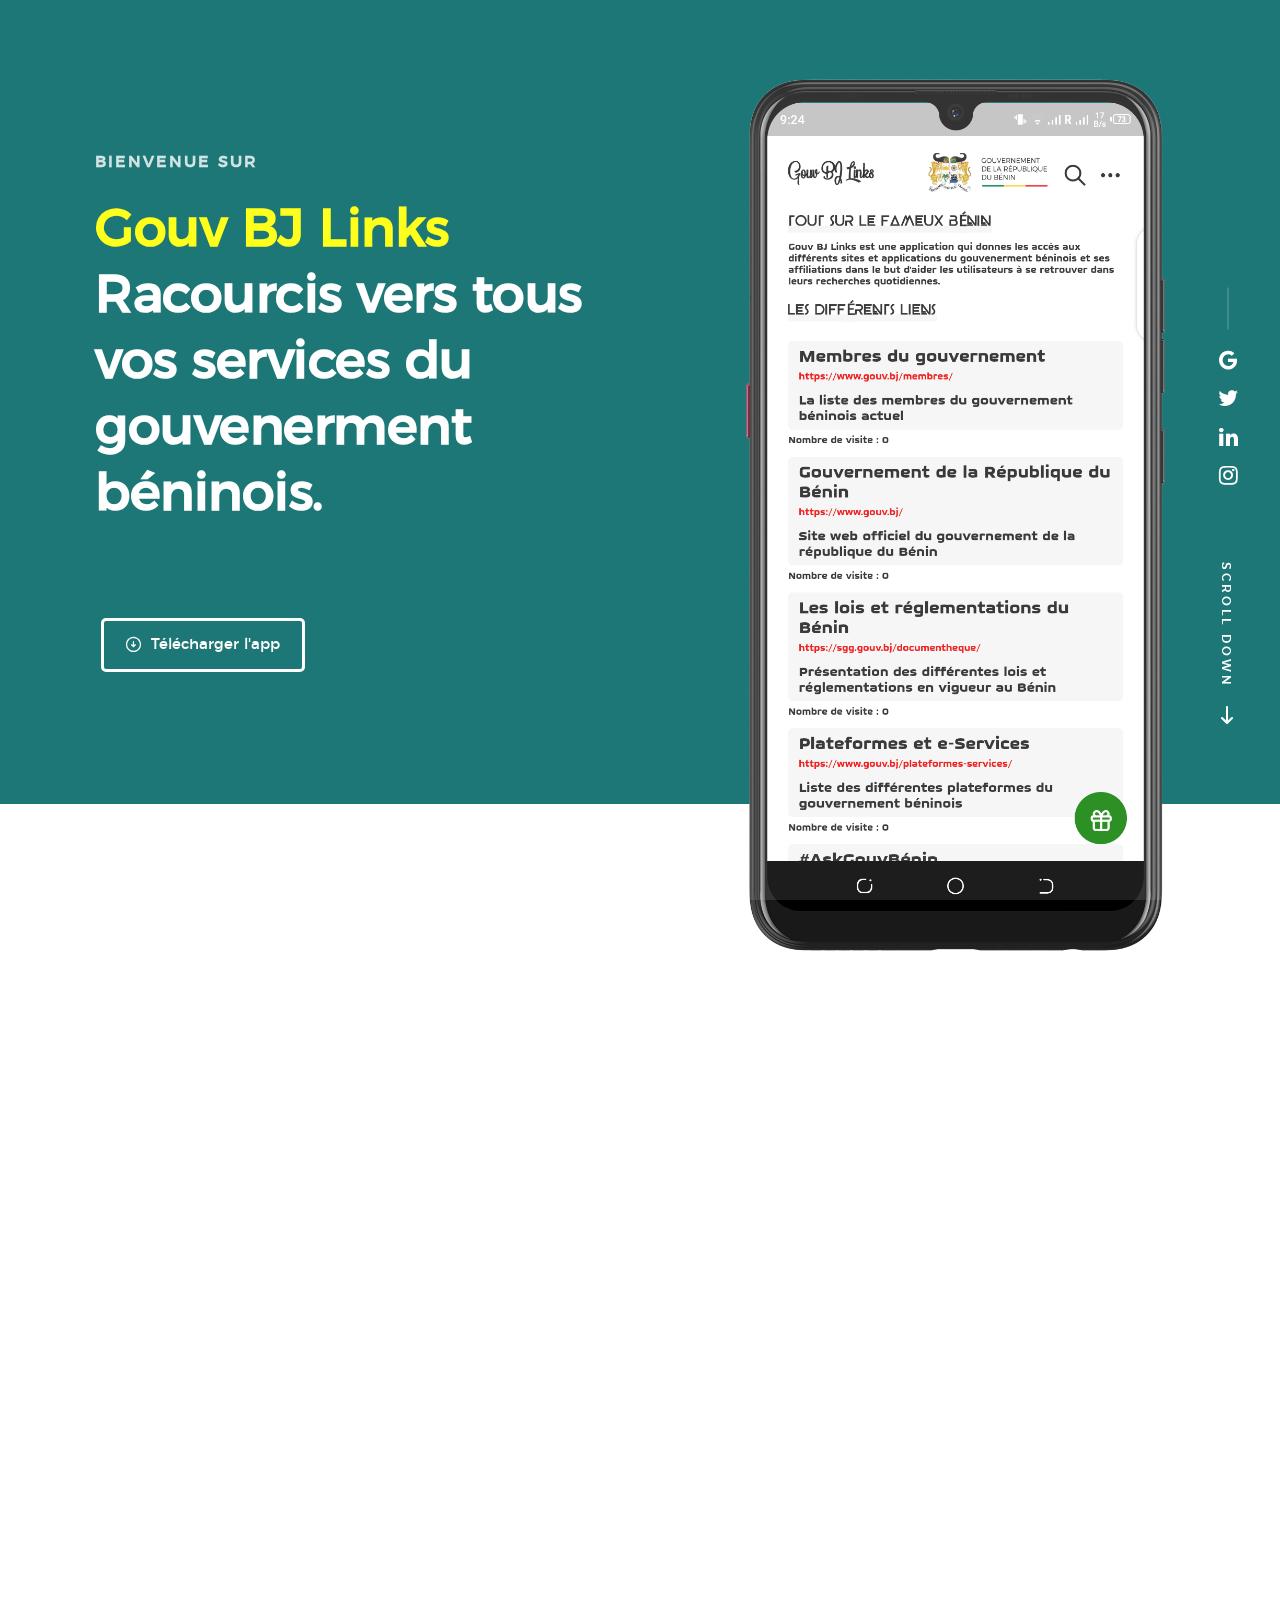
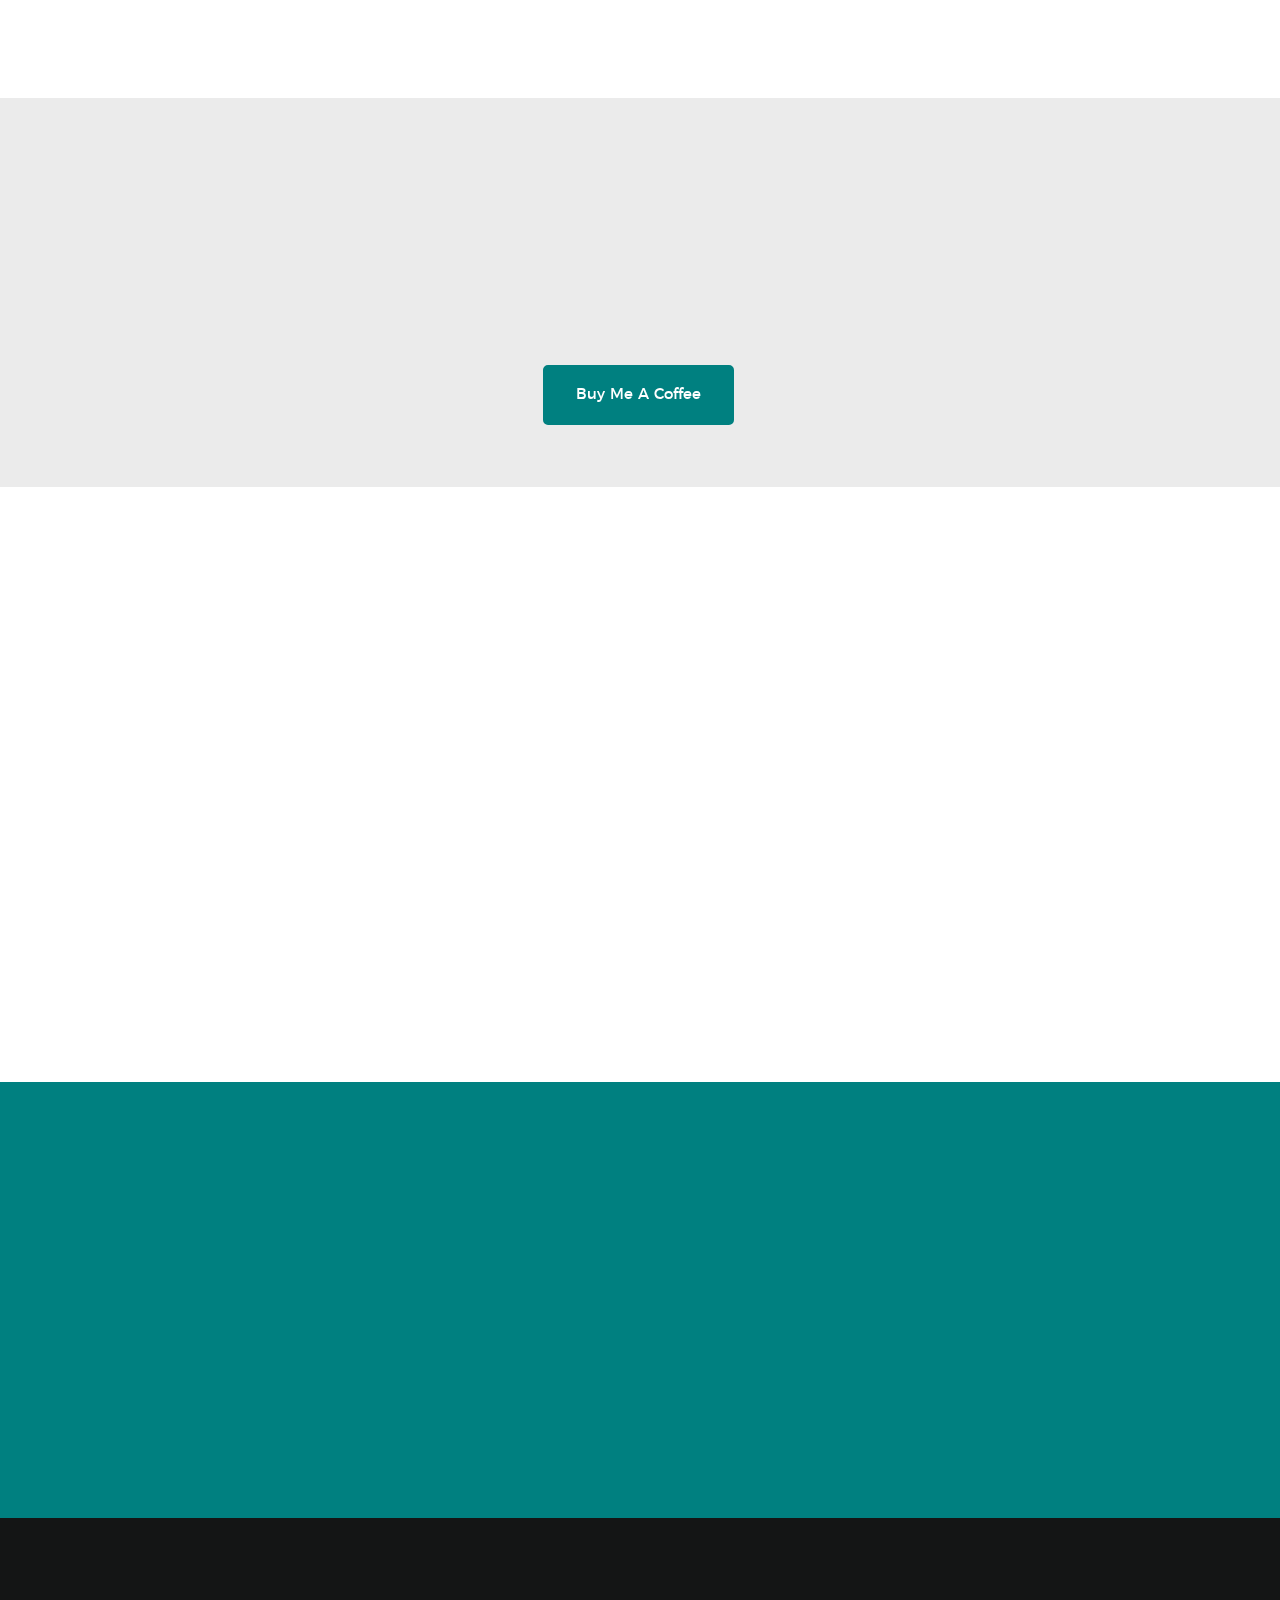
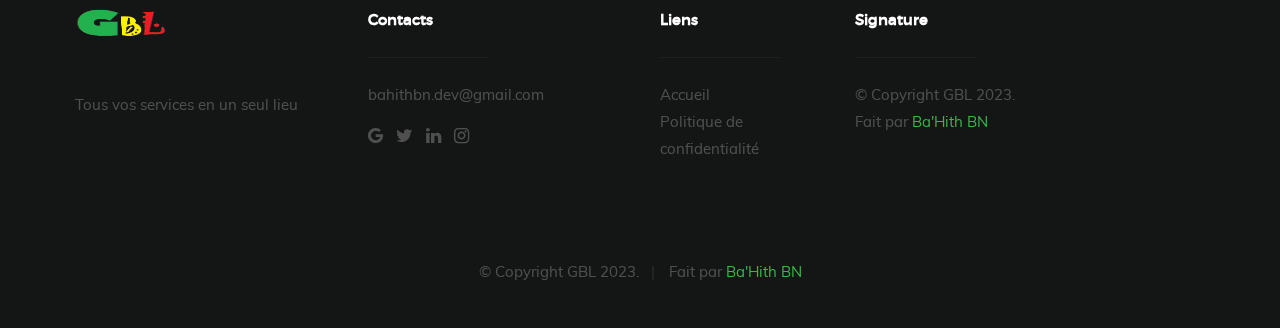
==== index.html @ 859602ef "index manag 2" ====
<!DOCTYPE html>
<!--[if lt IE 9 ]><html class="no-js oldie" lang="en"> <![endif]-->
<!--[if IE 9 ]><html class="no-js oldie ie9" lang="en"> <![endif]-->
<!--[if (gte IE 9)|!(IE)]><!-->
<html class="no-js" lang="en">
<!--<![endif]-->

<head>

    <!--- basic page needs
   ================================================== -->
    <meta charset="utf-8">
    <title>GBJL | Accueil</title>
    <meta name="description" content="">
    <meta name="author" content="">

    <!-- mobile specific metas
   ================================================== -->
    <meta name="viewport" content="width=device-width, initial-scale=1">

    <!-- CSS
   ================================================== -->
    <link rel="stylesheet" href="pages/css/base.css">
    <link rel="stylesheet" href="pages/css/vendor.css">
    <link rel="stylesheet" href="pages/css/main.css">

    <!-- script
   ================================================== -->
    <script src="pages/js/modernizr.js"></script>
    <script src="pages/js/pace.min.js"></script>

    <!-- favicons
	================================================== -->
    <link rel="shortcut icon" href="pages/images/app_logo_off.png" type="image/x-icon">
    <link rel="icon" href="pages/images/app_logo_off.png" type="image/x-icon">

</head>

<body id="top">

   <!-- home
   ================================================== -->
   <section id="home" data-parallax="scroll" data-image-src="pages/images/hero-bg.jpg" data-natural-width=3000 data-natural-height=2000>

        <div class="overlay"></div>
        <div class="home-content">        
            <div class="row contents">                     
                <div class="home-content-left">
                    <h3 data-aos="fade-up font-beyno">Bienvenue sur</h3>
                    <h1 data-aos="fade-up">
                        <span style="color: yellow;"> Gouv BJ Links </span><br>
                        <span>
                            Racourcis vers tous<br>
                            vos services du gouvenerment<br>
                            béninois.
                        </span>
                    </h1>
                    <div class="buttons" data-aos="fade-up">
                        <a href="#download" class="smoothscroll button stroke">
                            <span class="icon-circle-down" aria-hidden="true"></span>
                            Télécharger l'app
                        </a>
                    </div>                                         

                </div>

                <div class="home-image-right">
                    <img src="pages/images/app_1.png" 
                        srcset="pages/images/app_1.png 1x, pages/images/app_2.png 2x"  
                        data-aos="fade-up">
                </div>
            </div>

        </div> <!-- end home-content -->

        <ul class="home-social-list">
            <li>
                <a href="mailto:bahithbn.dev@gmail.com"><i class="fa fa-google"></i></a>
            </li>
            <li>
                <a href="https://twitter.com/SaazhAl?t=oyw2-KrS9MAQXTLAEJsPbg&s=09"><i class="fa fa-twitter"></i></a>
            </li>
            <li>
                <a href="https://www.linkedin.com/in/ba-hith-bn-1179a51b2"><i class="fa fa-linkedin"></i></a>
            </li>
            <li>
                <a href="https://www.instagram.com/saazh_albahith_bn/"><i class="fa fa-instagram"></i></a>
            </li>
        </ul>
        <!-- end home-social-list -->

        <div class="home-scrolldown">
            <a href="#about" class="scroll-icon smoothscroll">
                <span>Scroll Down</span>
                <i class="icon-arrow-right" aria-hidden="true"></i>
            </a>
        </div>

    </section> <!-- end home -->  


    <!-- about
    ================================================== -->
    <section id="about">

        <div class="row about-intro">

            <div class="col-four">
                <h1 class="intro-header" data-aos="fade-up">A propos de notre app.</h1>
            </div>
            <div class="col-eight">
                <p class="lead text-bold" data-aos="fade-up">
                    Gouv BJ Links est une application qui donne un accès aux différents sites et applications
                    du gouvenerment béninois et ses affiliations dans le but d'aider les utilisateurs à se retrouver dans leurs recherches quotidiennes. 
                </p>
            </div>                       
            
        </div>

        <div class="row about-how">
          
            <h1 class="intro-header" data-aos="fade-up">Comment ça marche ?</h1>           

            <div class="about-how-content" data-aos="fade-up">
                <div class="about-how-steps block-1-2 block-tab-full group">
                    <div class="bgrid step" data-item="1">
                        <h3>Rechercher</h3>
                        <p>
                            Rechercher le lien vers un service du gouvernement béninois en parcourant notre catalogue de liens 
                            à votre disposition ou en entrant des mots-clés.       
                        </p> 
                    </div>
                    <div class="bgrid step" data-item="2">
                        <h3>Commencer</h3>
                        <p>
                            Une fois votre lien trouvé, vous pouvez le copier ou simplement continuer votre navigation en cliquant dessus.
                        </p> 
                    </div>   

                </div>           
           </div> <!-- end about-how-content -->

        </div> <!-- end about-how -->
    
        
    </section> <!-- end about -->  
   

    <!-- pricing
    ================================================== -->
    <section class="bgSupport" id="testimonials">
        <div class="row">
            <div class="col-twelve">
                <h1 class="intro-header" data-aos="fade-up">Soutenez l'équipe de développeurs.</h1>
            </div>   		
        </div>   	
        <div class="row pb-4">
            <p data-aos="fade-up" class="support">
                Développer une application, quelque soit sa taille, demande du temps et des resources. 
                Ainsi pour mieux continuer à satisfaire les utilisateurs, vous pouvez leur exprimer votre soutien.
            </p>
            <a class="button button-teal large" href="https://www.buymeacoffee.com/saazh">Buy Me A Coffee</a>       
            <div class="pb-4"></div>
        </div> <!-- end flex-container -->
    </section> <!-- end testimonials -->


    <!-- Testimonials Section
    ================================================== -->
    <section id="testimonials">

        <div class="row">
            <div class="col-twelve">
                <h1 class="intro-header" data-aos="fade-up">Que disent-ils à propose de notre app ?!</h1>
            </div>   		
        </div>   	

        <div class="row ">

            <div id="testimonial-slider"  data-aos="fade-up">

                <div class="slides owl-carousel">

                    <div>
                        <p>
                            Cette application me simplifie la vie. Maintenant quand j'ai besoin de retrouver un site 
                            sans me balader sur internet et demander à tous le monde des informations, j'utilise GBJL.
                        </p> 

                        <div class="testimonial-author">
                                <div class="author-info">
                                    Marie Oluwa-Fêmi
                                    <span class="position">Etudiante en Gestion Economique.</span>
                                </div>
                        </div>                 
                    </div> 

                    <div>
                        <p>
                        Quand je voulais faire mes demandes d'obtention de carte d'ID biométrique, mon acte de naissance sécurisé, et d'autres documents,
                        j'ai utilisé cette application pour retrouver directement les sites ou me rendre. Je gagne énormement de temps.
                        </p>

                        <div class="testimonial-author">
                                <div class="author-info">
                                    Arsène AWOUNOU
                                    <span>Développeur front-end web.</span>
                                </div>
                        </div>                                         
                    </div> 

                </div> <!-- end slides -->

            </div> <!-- end testimonial-slider -->         
            
        </div> <!-- end flex-container -->

    </section> <!-- end testimonials -->
    

    <!-- download
    ================================================== -->
    <section id="download">

        <div class="row">
            <div class="col-full">
                <h1 class="intro-header"  data-aos="fade-up">Téléchergez notre application dès aujourd'hui !</h1>

                

                <ul class="download-badges">
                    <li><a href="#" title="" class="badge-googleplay" data-aos="fade-up">Play Store</a></li>
                </ul>

            </div>
        </div>

    </section> <!-- end download -->    


    <!-- footer
    ================================================== -->
    <footer>

        <div class="footer-main">
            <div class="row">  

                <div class="col-three md-1-3 tab-full footer-info">            

                    <div class="footer-logo"></div>

                    <p>
                        Tous vos services en un seul lieu                    
                    </p>
                    
                    
                </div> <!-- end footer-info -->

                <div class="col-three md-1-3 tab-1-2 mob-full footer-contact">

                    <h4>Contacts</h4>

                    <p>
                        bahithbn.dev@gmail.com <br>
                    </p>        
                    
                    <ul class="footer-social-list">
                        <li>
                            <a href="mailto:bahithbn.dev@gmail.com"><i class="fa fa-google"></i></a>
                        </li>
                        <li>
                            <a href="https://twitter.com/SaazhAl?t=oyw2-KrS9MAQXTLAEJsPbg&s=09"><i class="fa fa-twitter"></i></a>
                        </li>
                        <li>
                            <a href="https://www.linkedin.com/in/ba-hith-bn-1179a51b2"><i class="fa fa-linkedin"></i></a>
                        </li>
                        <li>
                            <a href="https://www.instagram.com/saazh_albahith_bn/"><i class="fa fa-instagram"></i></a>
                        </li>
                    </ul>

                </div> <!-- end footer-contact -->  

                <div class="col-two md-1-3 tab-1-2 mob-full footer-site-links">

                    <h4>Liens</h4>

                    <ul class="list-links">
                        <li><a href="#">Accueil</a></li>
                        <li><a href="pages/privacy.html">Politique de confidentialité</a></li>
                    </ul>	      		
                            
                </div> <!-- end footer-site-links --> 

                <div class="col-four md-1-2 tab-full footer-subscribe">

                    <h4>Signature</h4>

                    <div class="copyright">
                        <span>© Copyright GBL 2023.</span> <br>
                        <span>Fait par <a href="http://www.styleshout.com/">Ba'Hith BN</a></span>		         	
                    </div>      		
                            
                </div> <!-- end footer-subscribe -->         

            </div> <!-- /row -->
        </div> <!-- end footer-main -->


      <div class="footer-bottom">

      	<div class="row">

      		<div class="col-twelve">
	      		<div class="copyright">
		         	<span>© Copyright GBL 2023.</span> 
		         	<span>Fait par <a href="http://www.styleshout.com/">Ba'Hith BN</a></span>		         	
		         </div>

		         <div id="go-top">
		            <a class="smoothscroll" title="Back to Top" href="#top"><i class="icon-arrow-up"></i></a>
		         </div>         
	      	</div>

      	</div> <!-- end footer-bottom -->     	

      </div>

    </footer>

    <div id="preloader"> 
    	<div id="loader"></div>
    </div>  

    <!-- Java Script
    ================================================== -->
    <script src="pages/js/jquery-2.1.3.min.js"></script>
    <script src="pages/js/plugins.js"></script>
    <script src="pages/js/main.js"></script>

</body>

</html>
---- pages/css/base.css ----
/* =================================================================== 
 *
 *  Dazzle v1.0 Base Stylesheet
 *  04-27-2017
 *  ------------------------------------------------------------------
 *
 *  TOC:
 *  01. reset 
 *  02. basic/base setup styles
 *  03. grid
 *  04. block grids
 *  05. MISC
 *
 * =================================================================== */


/* ===================================================================
 *  01. reset  
 *  normalize.css v5.0.0 | MIT License | 
 *  github.com/necolas/normalize.css
 *
 * ------------------------------------------------------------------- */

html {
  font-family: sans-serif;
  line-height: 1.15;
  -ms-text-size-adjust: 100%;
  -webkit-text-size-adjust: 100%;
}

body {
  margin: 0;
}

article,
aside,
footer,
header,
nav,
section {
  display: block;
}

h1 {
  font-size: 2em;
  margin: 0.67em 0;
}

figcaption,
figure,
main {
  display: block;
}

figure {
  margin: 1em 40px;
}

hr {
  box-sizing: content-box;
  height: 0;
  overflow: visible;
}

pre {
  font-family: monospace, monospace;
  font-size: 1em;
}

a {
  background-color: transparent;
  -webkit-text-decoration-skip: objects;
}

a:active,
a:hover {
  outline-width: 0;
}

abbr[title] {
  border-bottom: none;
  text-decoration: underline;
  text-decoration: underline dotted;
}

b,
strong {
  font-weight: inherit;
}

b,
strong {
  font-weight: bolder;
}

code,
kbd,
samp {
  font-family: monospace, monospace;
  font-size: 1em;
}

dfn {
  font-style: italic;
}

mark {
  background-color: #ff0;
  color: #000;
}

small {
  font-size: 80%;
}

sub,
sup {
  font-size: 75%;
  line-height: 0;
  position: relative;
  vertical-align: baseline;
}

sub {
  bottom: -0.25em;
}

sup {
  top: -0.5em;
}

audio,
video {
  display: inline-block;
}

audio:not([controls]) {
  display: none;
  height: 0;
}

img {
  border-style: none;
}

svg:not(:root) {
  overflow: hidden;
}

button,
input,
optgroup,
select,
textarea {
  font-family: sans-serif;
  font-size: 100%;
  line-height: 1.15;
  margin: 0;
}

button,
input {
  overflow: visible;
}

button,
select {
  text-transform: none;
}

button,
html [type="button"],
[type="reset"],
[type="submit"] {
  -webkit-appearance: button;
}

button::-moz-focus-inner,
[type="button"]::-moz-focus-inner,
[type="reset"]::-moz-focus-inner,
[type="submit"]::-moz-focus-inner {
  border-style: none;
  padding: 0;
}

button:-moz-focusring,
[type="button"]:-moz-focusring,
[type="reset"]:-moz-focusring,
[type="submit"]:-moz-focusring {
  outline: 1px dotted ButtonText;
}

fieldset {
  border: 1px solid #c0c0c0;
  margin: 0 2px;
  padding: 0.35em 0.625em 0.75em;
}

legend {
  box-sizing: border-box;
  color: inherit;
  display: table;
  max-width: 100%;
  padding: 0;
  white-space: normal;
}

progress {
  display: inline-block;
  vertical-align: baseline;
}

textarea {
  overflow: auto;
}

[type="checkbox"],
[type="radio"] {
  box-sizing: border-box;
  padding: 0;
}

[type="number"]::-webkit-inner-spin-button,
[type="number"]::-webkit-outer-spin-button {
  height: auto;
}

[type="search"] {
  -webkit-appearance: textfield;
  outline-offset: -2px;
}

[type="search"]::-webkit-search-cancel-button,
[type="search"]::-webkit-search-decoration {
  -webkit-appearance: none;
}

::-webkit-file-upload-button {
  -webkit-appearance: button;
  font: inherit;
}

details,
menu {
  display: block;
}

summary {
  display: list-item;
}

canvas {
  display: inline-block;
}

template {
  display: none;
}

[hidden] {
  display: none;
}


/* ===================================================================
 *  02. basic/base setup styles - (_basic.scss)
 *
 * ------------------------------------------------------------------- */

html {
  font-size: 62.5%;
  box-sizing: border-box;
}

*,
*::before,
*::after {
  box-sizing: inherit;
}

body {
  font-weight: normal;
  line-height: 1;
  text-rendering: optimizeLegibility;
  word-wrap: break-word;
  -webkit-overflow-scrolling: touch;
  -webkit-text-size-adjust: none;
}

body,
input,
button {
  -moz-osx-font-smoothing: grayscale;
  -webkit-font-smoothing: antialiased;
}


/* ------------------------------------------------------------------- 
 * Media - (_basic.scss)
 * ------------------------------------------------------------------- */

img,
video {
  max-width: 100%;
  height: auto;
}


/* ------------------------------------------------------------------- 
 * Typography resets - (_basic.scss)
 * ------------------------------------------------------------------- */

div, dl, dt, dd, ul, ol, li, h1, h2, h3, h4, h5, h6, pre, form, p, blockquote, th, td {
  margin: 0;
  padding: 0;
}

h1, h2, h3, h4, h5, h6 {
  -webkit-font-variant-ligatures: common-ligatures;
  -moz-font-variant-ligatures: common-ligatures;
  font-variant-ligatures: common-ligatures;
  text-rendering: optimizeLegibility;
}

em,
i {
  font-style: italic;
  line-height: inherit;
}

strong,
b {
  font-weight: bold;
  line-height: inherit;
}

small {
  font-size: 60%;
  line-height: inherit;
}

ol,
ul {
  list-style: none;
}

li {
  display: block;
}


/* ------------------------------------------------------------------- 
 * links - (_basic.scss)
 * ------------------------------------------------------------------- */

a {
  text-decoration: none;
  line-height: inherit;
}

a img {
  border: none;
}


/* ------------------------------------------------------------------- 
 * inputs - (_basic.scss)
 * ------------------------------------------------------------------- */

fieldset {
  margin: 0;
  padding: 0;
}

input[type="email"],
input[type="number"],
input[type="search"],
input[type="text"],
input[type="tel"],
input[type="url"],
input[type="password"],
textarea {
  -webkit-appearance: none;
  -moz-appearance: none;
  -ms-appearance: none;
  -o-appearance: none;
  appearance: none;
}


/* ===================================================================
 *  03. grid - (_grid.scss)
 *
 * ------------------------------------------------------------------- */

.row {
  width: 94%;
  max-width: 1170px;
  margin: 0 auto;
}

.row:after {
  content: "";
  display: table;
  clear: both;
}

.row .row {
  width: auto;
  max-width: none;
  margin-left: -20px;
  margin-right: -20px;
}

[class*="col-"],
.bgrid {
  float: left;
}

[class*="col-"]+[class*="col-"].end {
  float: right;
}

[class*="col-"] {
  padding: 0 20px;
}

.col-one {
  width: 8.33333%;
}

.col-two,
.col-1-6 {
  width: 16.66667%;
}

.col-three,
.col-1-4 {
  width: 25%;
}

.col-four,
.col-1-3 {
  width: 33.33333%;
}

.col-five {
  width: 41.66667%;
}

.col-six,
.col-1-2 {
  width: 50%;
}

.col-seven {
  width: 58.33333%;
}

.col-eight,
.col-2-3 {
  width: 66.66667%;
}

.col-nine,
.col-3-4 {
  width: 75%;
}

.col-ten,
.col-5-6 {
  width: 83.33333%;
}

.col-eleven {
  width: 91.66667%;
}

.col-twelve,
.col-full {
  width: 100%;
}


/* ------------------------------------------------------------------- 
 * medium size devices - (_grid.scss)
 * ------------------------------------------------------------------- */

@media only screen and (max-width: 1024px) {
  .row .row {
    margin-left: -18px;
    margin-right: -18px;
  }
  [class*="col-"] {
    padding: 0 18px;
  }
  .md-two,
  .md-1-6 {
    width: 16.66667%;
  }
  .md-one {
    width: 8.33333%;
  }
  .md-three,
  .md-1-4 {
    width: 25%;
  }
  .md-four,
  .md-1-3 {
    width: 33.33333%;
  }
  .md-five {
    width: 41.66667%;
  }
  .md-six,
  .md-1-2 {
    width: 50%;
  }
  .md-seven {
    width: 58.33333%;
  }
  .md-eight,
  .md-2-3 {
    width: 66.66667%;
  }
  .md-nine,
  .md-3-4 {
    width: 75%;
  }
  .md-ten,
  .md-5-6 {
    width: 83.33333%;
  }
  .md-eleven {
    width: 91.66667%;
  }
  .md-twelve,
  .md-full {
    width: 100%;
  }
}


/* ------------------------------------------------------------------- 
 * tablets - (_grid.scss)
 * ------------------------------------------------------------------- */

@media only screen and (max-width: 768px) {
  .row {
    width: auto;
    padding-left: 30px;
    padding-right: 30px;
  }
  .row .row {
    padding-left: 0;
    padding-right: 0;
    margin-left: -15px;
    margin-right: -15px;
  }
  [class*="col-"] {
    padding: 0 15px;
  }
  .tab-1-4 {
    width: 25%;
  }
  .tab-1-3 {
    width: 33.33333%;
  }
  .tab-1-2 {
    width: 50%;
  }
  .tab-2-3 {
    width: 66.66667%;
  }
  .tab-3-4 {
    width: 75%;
  }
  .tab-full {
    width: 100%;
  }
}


/* ------------------------------------------------------------------- 
 *  mobile devices - (_grid.scss)
 * ------------------------------------------------------------------- */

@media only screen and (max-width: 600px) {
  .row {
    padding-left: 25px;
    padding-right: 25px;
  }
  .row .row {
    margin-left: -10px;
    margin-right: -10px;
  }
  [class*="col-"] {
    padding: 0 10px;
  }
  .mob-1-4 {
    width: 25%;
  }
  .mob-1-3 {
    width: 33.33333%;
  }
  .mob-1-2 {
    width: 50%;
  }
  .mob-2-3 {
    width: 66.66667%;
  }
  .mob-3-4 {
    width: 75%;
  }
  .mob-full {
    width: 100%;
  }
}


/* ------------------------------------------------------------------- 
 * small mobile devices - (_grid.scss)
 * ------------------------------------------------------------------- */

@media only screen and (max-width: 400px) {
  .row .row {
    padding-left: 0;
    padding-right: 0;
    margin-left: 0;
    margin-right: 0;
  }
  [class*="col-"] {
    width: 100% !important;
    float: none !important;
    clear: both !important;
    margin-left: 0;
    margin-right: 0;
    padding: 0;
  }
  [class*="col-"]+[class*="col-"].end {
    float: none;
  }
}


/* ===================================================================
 *  04. block grids - (_grid.scss)
 *
 * ------------------------------------------------------------------- */

[class*="block-"]:after {
  content: "";
  display: table;
  clear: both;
}

.block-1-6 .bgrid {
  width: 16.66667%;
}

.block-1-5 .bgrid {
  width: 20%;
}

.block-1-4 .bgrid {
  width: 25%;
}

.block-1-3 .bgrid {
  width: 33.33333%;
}

.block-1-2 .bgrid {
  width: 50%;
}


/**
 * Clearing for block grid columns. Allow columns with 
 * different heights to align properly.
 */

.block-1-6 .bgrid:nth-child(6n+1),
.block-1-5 .bgrid:nth-child(5n+1),
.block-1-4 .bgrid:nth-child(4n+1),
.block-1-3 .bgrid:nth-child(3n+1),
.block-1-2 .bgrid:nth-child(2n+1) {
  clear: both;
}


/* ------------------------------------------------------------------- 
 * medium size devices - (_grid.scss)
 * ------------------------------------------------------------------- */

@media only screen and (max-width: 1024px) {
  .block-m-1-6 .bgrid {
    width: 16.66667%;
  }
  .block-m-1-5 .bgrid {
    width: 20%;
  }
  .block-m-1-4 .bgrid {
    width: 25%;
  }
  .block-m-1-3 .bgrid {
    width: 33.33333%;
  }
  .block-m-1-2 .bgrid {
    width: 50%;
  }
  .block-m-full .bgrid {
    width: 100%;
    clear: both;
  }
  [class*="block-m-"] .bgrid:nth-child(n) {
    clear: none;
  }
  .block-m-1-6 .bgrid:nth-child(6n+1),
  .block-m-1-5 .bgrid:nth-child(5n+1),
  .block-m-1-4 .bgrid:nth-child(4n+1),
  .block-m-1-3 .bgrid:nth-child(3n+1),
  .block-m-1-2 .bgrid:nth-child(2n+1) {
    clear: both;
  }
}


/* ------------------------------------------------------------------- 
 * tablets - (_grid.scss)
 * ------------------------------------------------------------------- */

@media only screen and (max-width: 768px) {
  .block-tab-1-6 .bgrid {
    width: 16.66667%;
  }
  .block-tab-1-5 .bgrid {
    width: 20%;
  }
  .block-tab-1-4 .bgrid {
    width: 25%;
  }
  .block-tab-1-3 .bgrid {
    width: 33.33333%;
  }
  .block-tab-1-2 .bgrid {
    width: 50%;
  }
  .block-tab-full .bgrid {
    width: 100%;
    clear: both;
  }
  [class*="block-tab-"] .bgrid:nth-child(n) {
    clear: none;
  }
  .block-tab-1-6 .bgrid:nth-child(6n+1),
  .block-tab-1-6 .bgrid:nth-child(5n+1),
  .block-tab-1-4 .bgrid:nth-child(4n+1),
  .block-tab-1-3 .bgrid:nth-child(3n+1),
  .block-tab-1-2 .bgrid:nth-child(2n+1) {
    clear: both;
  }
}


/* ------------------------------------------------------------------- 
 * mobile devices - (_grid.scss)
 * ------------------------------------------------------------------- */

@media only screen and (max-width: 600px) {
  .block-mob-1-6 .bgrid {
    width: 16.66667%;
  }
  .block-mob-1-5 .bgrid {
    width: 20%;
  }
  .block-mob-1-4 .bgrid {
    width: 25%;
  }
  .block-mob-1-3 .bgrid {
    width: 33.33333%;
  }
  .block-mob-1-2 .bgrid {
    width: 50%;
  }
  .block-mob-full .bgrid {
    width: 100%;
    clear: both;
  }
  [class*="block-mob-"] .bgrid:nth-child(n) {
    clear: none;
  }
  .block-mob-1-6 .bgrid:nth-child(6n+1),
  .block-mob-1-5 .bgrid:nth-child(5n+1),
  .block-mob-1-4 .bgrid:nth-child(4n+1),
  .block-mob-1-3 .bgrid:nth-child(3n+1),
  .block-mob-1-2 .bgrid:nth-child(2n+1) {
    clear: both;
  }
}


/* ------------------------------------------------------------------- 
 * stack on small mobile devices - (_grid.scss)
 * ------------------------------------------------------------------- */

@media only screen and (max-width: 400px) {
  .stack .bgrid {
    width: 100% !important;
    float: none !important;
    clear: both !important;
    margin-left: 0;
    margin-right: 0;
  }
}


/* ===================================================================
 *  05. MISC  - (_grid.scss)
 *
 * ------------------------------------------------------------------- */

.group:after {
  content: "";
  display: table;
  clear: both;
}


/* Misc Helper Styles */

.is-hidden {
  display: none;
}

.is-invisible {
  visibility: hidden;
}

.antialiased {
  -webkit-font-smoothing: antialiased;
  -moz-osx-font-smoothing: grayscale;
}

.overflow-hidden {
  overflow: hidden;
}

.remove-bottom {
  margin-bottom: 0;
}

.half-bottom {
  margin-bottom: 1.5rem !important;
}

.add-bottom {
  margin-bottom: 3rem !important;
}

.no-border {
  border: none;
}

.full-width {
  width: 100%;
}

.text-center {
  text-align: center;
}

.text-left {
  text-align: left;
}

.text-right {
  text-align: right;
}

.pull-left {
  float: left;
}

.pull-right {
  float: right;
}

.align-center {
  margin-left: auto;
  margin-right: auto;
  text-align: center;
}


/*# sourceMappingURL=base.css.map */
---- pages/css/vendor.css ----
/* =================================================================== 
 *
 *  Dazzle v1.0 Vendor/Third Party CSS 
 *  04-27-2017
 *  ------------------------------------------------------------------
 *
 *  TOC:
 *  01. animate on scroll
 *  02. owl carousel
 *  03. lity
 *
 * =================================================================== */


/*! 
 *  01. animate on scroll 
 *  https://michalsnik.github.io/aos/
 *
 */

[data-aos][data-aos][data-aos-duration='50'],
body[data-aos-duration='50'] [data-aos] {
  transition-duration: 50ms;
}

[data-aos][data-aos][data-aos-delay='50'],
body[data-aos-delay='50'] [data-aos] {
  transition-delay: 0;
}

[data-aos][data-aos][data-aos-delay='50'].aos-animate,
body[data-aos-delay='50'] [data-aos].aos-animate {
  transition-delay: 50ms;
}

[data-aos][data-aos][data-aos-duration='100'],
body[data-aos-duration='100'] [data-aos] {
  transition-duration: .1s;
}

[data-aos][data-aos][data-aos-delay='100'],
body[data-aos-delay='100'] [data-aos] {
  transition-delay: 0;
}

[data-aos][data-aos][data-aos-delay='100'].aos-animate,
body[data-aos-delay='100'] [data-aos].aos-animate {
  transition-delay: .1s;
}

[data-aos][data-aos][data-aos-duration='150'],
body[data-aos-duration='150'] [data-aos] {
  transition-duration: .15s;
}

[data-aos][data-aos][data-aos-delay='150'],
body[data-aos-delay='150'] [data-aos] {
  transition-delay: 0;
}

[data-aos][data-aos][data-aos-delay='150'].aos-animate,
body[data-aos-delay='150'] [data-aos].aos-animate {
  transition-delay: .15s;
}

[data-aos][data-aos][data-aos-duration='200'],
body[data-aos-duration='200'] [data-aos] {
  transition-duration: .2s;
}

[data-aos][data-aos][data-aos-delay='200'],
body[data-aos-delay='200'] [data-aos] {
  transition-delay: 0;
}

[data-aos][data-aos][data-aos-delay='200'].aos-animate,
body[data-aos-delay='200'] [data-aos].aos-animate {
  transition-delay: .2s;
}

[data-aos][data-aos][data-aos-duration='250'],
body[data-aos-duration='250'] [data-aos] {
  transition-duration: .25s;
}

[data-aos][data-aos][data-aos-delay='250'],
body[data-aos-delay='250'] [data-aos] {
  transition-delay: 0;
}

[data-aos][data-aos][data-aos-delay='250'].aos-animate,
body[data-aos-delay='250'] [data-aos].aos-animate {
  transition-delay: .25s;
}

[data-aos][data-aos][data-aos-duration='300'],
body[data-aos-duration='300'] [data-aos] {
  transition-duration: .3s;
}

[data-aos][data-aos][data-aos-delay='300'],
body[data-aos-delay='300'] [data-aos] {
  transition-delay: 0;
}

[data-aos][data-aos][data-aos-delay='300'].aos-animate,
body[data-aos-delay='300'] [data-aos].aos-animate {
  transition-delay: .3s;
}

[data-aos][data-aos][data-aos-duration='350'],
body[data-aos-duration='350'] [data-aos] {
  transition-duration: .35s;
}

[data-aos][data-aos][data-aos-delay='350'],
body[data-aos-delay='350'] [data-aos] {
  transition-delay: 0;
}

[data-aos][data-aos][data-aos-delay='350'].aos-animate,
body[data-aos-delay='350'] [data-aos].aos-animate {
  transition-delay: .35s;
}

[data-aos][data-aos][data-aos-duration='400'],
body[data-aos-duration='400'] [data-aos] {
  transition-duration: .4s;
}

[data-aos][data-aos][data-aos-delay='400'],
body[data-aos-delay='400'] [data-aos] {
  transition-delay: 0;
}

[data-aos][data-aos][data-aos-delay='400'].aos-animate,
body[data-aos-delay='400'] [data-aos].aos-animate {
  transition-delay: .4s;
}

[data-aos][data-aos][data-aos-duration='450'],
body[data-aos-duration='450'] [data-aos] {
  transition-duration: .45s;
}

[data-aos][data-aos][data-aos-delay='450'],
body[data-aos-delay='450'] [data-aos] {
  transition-delay: 0;
}

[data-aos][data-aos][data-aos-delay='450'].aos-animate,
body[data-aos-delay='450'] [data-aos].aos-animate {
  transition-delay: .45s;
}

[data-aos][data-aos][data-aos-duration='500'],
body[data-aos-duration='500'] [data-aos] {
  transition-duration: .5s;
}

[data-aos][data-aos][data-aos-delay='500'],
body[data-aos-delay='500'] [data-aos] {
  transition-delay: 0;
}

[data-aos][data-aos][data-aos-delay='500'].aos-animate,
body[data-aos-delay='500'] [data-aos].aos-animate {
  transition-delay: .5s;
}

[data-aos][data-aos][data-aos-duration='550'],
body[data-aos-duration='550'] [data-aos] {
  transition-duration: .55s;
}

[data-aos][data-aos][data-aos-delay='550'],
body[data-aos-delay='550'] [data-aos] {
  transition-delay: 0;
}

[data-aos][data-aos][data-aos-delay='550'].aos-animate,
body[data-aos-delay='550'] [data-aos].aos-animate {
  transition-delay: .55s;
}

[data-aos][data-aos][data-aos-duration='600'],
body[data-aos-duration='600'] [data-aos] {
  transition-duration: .6s;
}

[data-aos][data-aos][data-aos-delay='600'],
body[data-aos-delay='600'] [data-aos] {
  transition-delay: 0;
}

[data-aos][data-aos][data-aos-delay='600'].aos-animate,
body[data-aos-delay='600'] [data-aos].aos-animate {
  transition-delay: .6s;
}

[data-aos][data-aos][data-aos-duration='650'],
body[data-aos-duration='650'] [data-aos] {
  transition-duration: .65s;
}

[data-aos][data-aos][data-aos-delay='650'],
body[data-aos-delay='650'] [data-aos] {
  transition-delay: 0;
}

[data-aos][data-aos][data-aos-delay='650'].aos-animate,
body[data-aos-delay='650'] [data-aos].aos-animate {
  transition-delay: .65s;
}

[data-aos][data-aos][data-aos-duration='700'],
body[data-aos-duration='700'] [data-aos] {
  transition-duration: .7s;
}

[data-aos][data-aos][data-aos-delay='700'],
body[data-aos-delay='700'] [data-aos] {
  transition-delay: 0;
}

[data-aos][data-aos][data-aos-delay='700'].aos-animate,
body[data-aos-delay='700'] [data-aos].aos-animate {
  transition-delay: .7s;
}

[data-aos][data-aos][data-aos-duration='750'],
body[data-aos-duration='750'] [data-aos] {
  transition-duration: .75s;
}

[data-aos][data-aos][data-aos-delay='750'],
body[data-aos-delay='750'] [data-aos] {
  transition-delay: 0;
}

[data-aos][data-aos][data-aos-delay='750'].aos-animate,
body[data-aos-delay='750'] [data-aos].aos-animate {
  transition-delay: .75s;
}

[data-aos][data-aos][data-aos-duration='800'],
body[data-aos-duration='800'] [data-aos] {
  transition-duration: .8s;
}

[data-aos][data-aos][data-aos-delay='800'],
body[data-aos-delay='800'] [data-aos] {
  transition-delay: 0;
}

[data-aos][data-aos][data-aos-delay='800'].aos-animate,
body[data-aos-delay='800'] [data-aos].aos-animate {
  transition-delay: .8s;
}

[data-aos][data-aos][data-aos-duration='850'],
body[data-aos-duration='850'] [data-aos] {
  transition-duration: .85s;
}

[data-aos][data-aos][data-aos-delay='850'],
body[data-aos-delay='850'] [data-aos] {
  transition-delay: 0;
}

[data-aos][data-aos][data-aos-delay='850'].aos-animate,
body[data-aos-delay='850'] [data-aos].aos-animate {
  transition-delay: .85s;
}

[data-aos][data-aos][data-aos-duration='900'],
body[data-aos-duration='900'] [data-aos] {
  transition-duration: .9s;
}

[data-aos][data-aos][data-aos-delay='900'],
body[data-aos-delay='900'] [data-aos] {
  transition-delay: 0;
}

[data-aos][data-aos][data-aos-delay='900'].aos-animate,
body[data-aos-delay='900'] [data-aos].aos-animate {
  transition-delay: .9s;
}

[data-aos][data-aos][data-aos-duration='950'],
body[data-aos-duration='950'] [data-aos] {
  transition-duration: .95s;
}

[data-aos][data-aos][data-aos-delay='950'],
body[data-aos-delay='950'] [data-aos] {
  transition-delay: 0;
}

[data-aos][data-aos][data-aos-delay='950'].aos-animate,
body[data-aos-delay='950'] [data-aos].aos-animate {
  transition-delay: .95s;
}

[data-aos][data-aos][data-aos-duration='1000'],
body[data-aos-duration='1000'] [data-aos] {
  transition-duration: 1s;
}

[data-aos][data-aos][data-aos-delay='1000'],
body[data-aos-delay='1000'] [data-aos] {
  transition-delay: 0;
}

[data-aos][data-aos][data-aos-delay='1000'].aos-animate,
body[data-aos-delay='1000'] [data-aos].aos-animate {
  transition-delay: 1s;
}

[data-aos][data-aos][data-aos-duration='1050'],
body[data-aos-duration='1050'] [data-aos] {
  transition-duration: 1.05s;
}

[data-aos][data-aos][data-aos-delay='1050'],
body[data-aos-delay='1050'] [data-aos] {
  transition-delay: 0;
}

[data-aos][data-aos][data-aos-delay='1050'].aos-animate,
body[data-aos-delay='1050'] [data-aos].aos-animate {
  transition-delay: 1.05s;
}

[data-aos][data-aos][data-aos-duration='1100'],
body[data-aos-duration='1100'] [data-aos] {
  transition-duration: 1.1s;
}

[data-aos][data-aos][data-aos-delay='1100'],
body[data-aos-delay='1100'] [data-aos] {
  transition-delay: 0;
}

[data-aos][data-aos][data-aos-delay='1100'].aos-animate,
body[data-aos-delay='1100'] [data-aos].aos-animate {
  transition-delay: 1.1s;
}

[data-aos][data-aos][data-aos-duration='1150'],
body[data-aos-duration='1150'] [data-aos] {
  transition-duration: 1.15s;
}

[data-aos][data-aos][data-aos-delay='1150'],
body[data-aos-delay='1150'] [data-aos] {
  transition-delay: 0;
}

[data-aos][data-aos][data-aos-delay='1150'].aos-animate,
body[data-aos-delay='1150'] [data-aos].aos-animate {
  transition-delay: 1.15s;
}

[data-aos][data-aos][data-aos-duration='1200'],
body[data-aos-duration='1200'] [data-aos] {
  transition-duration: 1.2s;
}

[data-aos][data-aos][data-aos-delay='1200'],
body[data-aos-delay='1200'] [data-aos] {
  transition-delay: 0;
}

[data-aos][data-aos][data-aos-delay='1200'].aos-animate,
body[data-aos-delay='1200'] [data-aos].aos-animate {
  transition-delay: 1.2s;
}

[data-aos][data-aos][data-aos-duration='1250'],
body[data-aos-duration='1250'] [data-aos] {
  transition-duration: 1.25s;
}

[data-aos][data-aos][data-aos-delay='1250'],
body[data-aos-delay='1250'] [data-aos] {
  transition-delay: 0;
}

[data-aos][data-aos][data-aos-delay='1250'].aos-animate,
body[data-aos-delay='1250'] [data-aos].aos-animate {
  transition-delay: 1.25s;
}

[data-aos][data-aos][data-aos-duration='1300'],
body[data-aos-duration='1300'] [data-aos] {
  transition-duration: 1.3s;
}

[data-aos][data-aos][data-aos-delay='1300'],
body[data-aos-delay='1300'] [data-aos] {
  transition-delay: 0;
}

[data-aos][data-aos][data-aos-delay='1300'].aos-animate,
body[data-aos-delay='1300'] [data-aos].aos-animate {
  transition-delay: 1.3s;
}

[data-aos][data-aos][data-aos-duration='1350'],
body[data-aos-duration='1350'] [data-aos] {
  transition-duration: 1.35s;
}

[data-aos][data-aos][data-aos-delay='1350'],
body[data-aos-delay='1350'] [data-aos] {
  transition-delay: 0;
}

[data-aos][data-aos][data-aos-delay='1350'].aos-animate,
body[data-aos-delay='1350'] [data-aos].aos-animate {
  transition-delay: 1.35s;
}

[data-aos][data-aos][data-aos-duration='1400'],
body[data-aos-duration='1400'] [data-aos] {
  transition-duration: 1.4s;
}

[data-aos][data-aos][data-aos-delay='1400'],
body[data-aos-delay='1400'] [data-aos] {
  transition-delay: 0;
}

[data-aos][data-aos][data-aos-delay='1400'].aos-animate,
body[data-aos-delay='1400'] [data-aos].aos-animate {
  transition-delay: 1.4s;
}

[data-aos][data-aos][data-aos-duration='1450'],
body[data-aos-duration='1450'] [data-aos] {
  transition-duration: 1.45s;
}

[data-aos][data-aos][data-aos-delay='1450'],
body[data-aos-delay='1450'] [data-aos] {
  transition-delay: 0;
}

[data-aos][data-aos][data-aos-delay='1450'].aos-animate,
body[data-aos-delay='1450'] [data-aos].aos-animate {
  transition-delay: 1.45s;
}

[data-aos][data-aos][data-aos-duration='1500'],
body[data-aos-duration='1500'] [data-aos] {
  transition-duration: 1.5s;
}

[data-aos][data-aos][data-aos-delay='1500'],
body[data-aos-delay='1500'] [data-aos] {
  transition-delay: 0;
}

[data-aos][data-aos][data-aos-delay='1500'].aos-animate,
body[data-aos-delay='1500'] [data-aos].aos-animate {
  transition-delay: 1.5s;
}

[data-aos][data-aos][data-aos-duration='1550'],
body[data-aos-duration='1550'] [data-aos] {
  transition-duration: 1.55s;
}

[data-aos][data-aos][data-aos-delay='1550'],
body[data-aos-delay='1550'] [data-aos] {
  transition-delay: 0;
}

[data-aos][data-aos][data-aos-delay='1550'].aos-animate,
body[data-aos-delay='1550'] [data-aos].aos-animate {
  transition-delay: 1.55s;
}

[data-aos][data-aos][data-aos-duration='1600'],
body[data-aos-duration='1600'] [data-aos] {
  transition-duration: 1.6s;
}

[data-aos][data-aos][data-aos-delay='1600'],
body[data-aos-delay='1600'] [data-aos] {
  transition-delay: 0;
}

[data-aos][data-aos][data-aos-delay='1600'].aos-animate,
body[data-aos-delay='1600'] [data-aos].aos-animate {
  transition-delay: 1.6s;
}

[data-aos][data-aos][data-aos-duration='1650'],
body[data-aos-duration='1650'] [data-aos] {
  transition-duration: 1.65s;
}

[data-aos][data-aos][data-aos-delay='1650'],
body[data-aos-delay='1650'] [data-aos] {
  transition-delay: 0;
}

[data-aos][data-aos][data-aos-delay='1650'].aos-animate,
body[data-aos-delay='1650'] [data-aos].aos-animate {
  transition-delay: 1.65s;
}

[data-aos][data-aos][data-aos-duration='1700'],
body[data-aos-duration='1700'] [data-aos] {
  transition-duration: 1.7s;
}

[data-aos][data-aos][data-aos-delay='1700'],
body[data-aos-delay='1700'] [data-aos] {
  transition-delay: 0;
}

[data-aos][data-aos][data-aos-delay='1700'].aos-animate,
body[data-aos-delay='1700'] [data-aos].aos-animate {
  transition-delay: 1.7s;
}

[data-aos][data-aos][data-aos-duration='1750'],
body[data-aos-duration='1750'] [data-aos] {
  transition-duration: 1.75s;
}

[data-aos][data-aos][data-aos-delay='1750'],
body[data-aos-delay='1750'] [data-aos] {
  transition-delay: 0;
}

[data-aos][data-aos][data-aos-delay='1750'].aos-animate,
body[data-aos-delay='1750'] [data-aos].aos-animate {
  transition-delay: 1.75s;
}

[data-aos][data-aos][data-aos-duration='1800'],
body[data-aos-duration='1800'] [data-aos] {
  transition-duration: 1.8s;
}

[data-aos][data-aos][data-aos-delay='1800'],
body[data-aos-delay='1800'] [data-aos] {
  transition-delay: 0;
}

[data-aos][data-aos][data-aos-delay='1800'].aos-animate,
body[data-aos-delay='1800'] [data-aos].aos-animate {
  transition-delay: 1.8s;
}

[data-aos][data-aos][data-aos-duration='1850'],
body[data-aos-duration='1850'] [data-aos] {
  transition-duration: 1.85s;
}

[data-aos][data-aos][data-aos-delay='1850'],
body[data-aos-delay='1850'] [data-aos] {
  transition-delay: 0;
}

[data-aos][data-aos][data-aos-delay='1850'].aos-animate,
body[data-aos-delay='1850'] [data-aos].aos-animate {
  transition-delay: 1.85s;
}

[data-aos][data-aos][data-aos-duration='1900'],
body[data-aos-duration='1900'] [data-aos] {
  transition-duration: 1.9s;
}

[data-aos][data-aos][data-aos-delay='1900'],
body[data-aos-delay='1900'] [data-aos] {
  transition-delay: 0;
}

[data-aos][data-aos][data-aos-delay='1900'].aos-animate,
body[data-aos-delay='1900'] [data-aos].aos-animate {
  transition-delay: 1.9s;
}

[data-aos][data-aos][data-aos-duration='1950'],
body[data-aos-duration='1950'] [data-aos] {
  transition-duration: 1.95s;
}

[data-aos][data-aos][data-aos-delay='1950'],
body[data-aos-delay='1950'] [data-aos] {
  transition-delay: 0;
}

[data-aos][data-aos][data-aos-delay='1950'].aos-animate,
body[data-aos-delay='1950'] [data-aos].aos-animate {
  transition-delay: 1.95s;
}

[data-aos][data-aos][data-aos-duration='2000'],
body[data-aos-duration='2000'] [data-aos] {
  transition-duration: 2s;
}

[data-aos][data-aos][data-aos-delay='2000'],
body[data-aos-delay='2000'] [data-aos] {
  transition-delay: 0;
}

[data-aos][data-aos][data-aos-delay='2000'].aos-animate,
body[data-aos-delay='2000'] [data-aos].aos-animate {
  transition-delay: 2s;
}

[data-aos][data-aos][data-aos-duration='2050'],
body[data-aos-duration='2050'] [data-aos] {
  transition-duration: 2.05s;
}

[data-aos][data-aos][data-aos-delay='2050'],
body[data-aos-delay='2050'] [data-aos] {
  transition-delay: 0;
}

[data-aos][data-aos][data-aos-delay='2050'].aos-animate,
body[data-aos-delay='2050'] [data-aos].aos-animate {
  transition-delay: 2.05s;
}

[data-aos][data-aos][data-aos-duration='2100'],
body[data-aos-duration='2100'] [data-aos] {
  transition-duration: 2.1s;
}

[data-aos][data-aos][data-aos-delay='2100'],
body[data-aos-delay='2100'] [data-aos] {
  transition-delay: 0;
}

[data-aos][data-aos][data-aos-delay='2100'].aos-animate,
body[data-aos-delay='2100'] [data-aos].aos-animate {
  transition-delay: 2.1s;
}

[data-aos][data-aos][data-aos-duration='2150'],
body[data-aos-duration='2150'] [data-aos] {
  transition-duration: 2.15s;
}

[data-aos][data-aos][data-aos-delay='2150'],
body[data-aos-delay='2150'] [data-aos] {
  transition-delay: 0;
}

[data-aos][data-aos][data-aos-delay='2150'].aos-animate,
body[data-aos-delay='2150'] [data-aos].aos-animate {
  transition-delay: 2.15s;
}

[data-aos][data-aos][data-aos-duration='2200'],
body[data-aos-duration='2200'] [data-aos] {
  transition-duration: 2.2s;
}

[data-aos][data-aos][data-aos-delay='2200'],
body[data-aos-delay='2200'] [data-aos] {
  transition-delay: 0;
}

[data-aos][data-aos][data-aos-delay='2200'].aos-animate,
body[data-aos-delay='2200'] [data-aos].aos-animate {
  transition-delay: 2.2s;
}

[data-aos][data-aos][data-aos-duration='2250'],
body[data-aos-duration='2250'] [data-aos] {
  transition-duration: 2.25s;
}

[data-aos][data-aos][data-aos-delay='2250'],
body[data-aos-delay='2250'] [data-aos] {
  transition-delay: 0;
}

[data-aos][data-aos][data-aos-delay='2250'].aos-animate,
body[data-aos-delay='2250'] [data-aos].aos-animate {
  transition-delay: 2.25s;
}

[data-aos][data-aos][data-aos-duration='2300'],
body[data-aos-duration='2300'] [data-aos] {
  transition-duration: 2.3s;
}

[data-aos][data-aos][data-aos-delay='2300'],
body[data-aos-delay='2300'] [data-aos] {
  transition-delay: 0;
}

[data-aos][data-aos][data-aos-delay='2300'].aos-animate,
body[data-aos-delay='2300'] [data-aos].aos-animate {
  transition-delay: 2.3s;
}

[data-aos][data-aos][data-aos-duration='2350'],
body[data-aos-duration='2350'] [data-aos] {
  transition-duration: 2.35s;
}

[data-aos][data-aos][data-aos-delay='2350'],
body[data-aos-delay='2350'] [data-aos] {
  transition-delay: 0;
}

[data-aos][data-aos][data-aos-delay='2350'].aos-animate,
body[data-aos-delay='2350'] [data-aos].aos-animate {
  transition-delay: 2.35s;
}

[data-aos][data-aos][data-aos-duration='2400'],
body[data-aos-duration='2400'] [data-aos] {
  transition-duration: 2.4s;
}

[data-aos][data-aos][data-aos-delay='2400'],
body[data-aos-delay='2400'] [data-aos] {
  transition-delay: 0;
}

[data-aos][data-aos][data-aos-delay='2400'].aos-animate,
body[data-aos-delay='2400'] [data-aos].aos-animate {
  transition-delay: 2.4s;
}

[data-aos][data-aos][data-aos-duration='2450'],
body[data-aos-duration='2450'] [data-aos] {
  transition-duration: 2.45s;
}

[data-aos][data-aos][data-aos-delay='2450'],
body[data-aos-delay='2450'] [data-aos] {
  transition-delay: 0;
}

[data-aos][data-aos][data-aos-delay='2450'].aos-animate,
body[data-aos-delay='2450'] [data-aos].aos-animate {
  transition-delay: 2.45s;
}

[data-aos][data-aos][data-aos-duration='2500'],
body[data-aos-duration='2500'] [data-aos] {
  transition-duration: 2.5s;
}

[data-aos][data-aos][data-aos-delay='2500'],
body[data-aos-delay='2500'] [data-aos] {
  transition-delay: 0;
}

[data-aos][data-aos][data-aos-delay='2500'].aos-animate,
body[data-aos-delay='2500'] [data-aos].aos-animate {
  transition-delay: 2.5s;
}

[data-aos][data-aos][data-aos-duration='2550'],
body[data-aos-duration='2550'] [data-aos] {
  transition-duration: 2.55s;
}

[data-aos][data-aos][data-aos-delay='2550'],
body[data-aos-delay='2550'] [data-aos] {
  transition-delay: 0;
}

[data-aos][data-aos][data-aos-delay='2550'].aos-animate,
body[data-aos-delay='2550'] [data-aos].aos-animate {
  transition-delay: 2.55s;
}

[data-aos][data-aos][data-aos-duration='2600'],
body[data-aos-duration='2600'] [data-aos] {
  transition-duration: 2.6s;
}

[data-aos][data-aos][data-aos-delay='2600'],
body[data-aos-delay='2600'] [data-aos] {
  transition-delay: 0;
}

[data-aos][data-aos][data-aos-delay='2600'].aos-animate,
body[data-aos-delay='2600'] [data-aos].aos-animate {
  transition-delay: 2.6s;
}

[data-aos][data-aos][data-aos-duration='2650'],
body[data-aos-duration='2650'] [data-aos] {
  transition-duration: 2.65s;
}

[data-aos][data-aos][data-aos-delay='2650'],
body[data-aos-delay='2650'] [data-aos] {
  transition-delay: 0;
}

[data-aos][data-aos][data-aos-delay='2650'].aos-animate,
body[data-aos-delay='2650'] [data-aos].aos-animate {
  transition-delay: 2.65s;
}

[data-aos][data-aos][data-aos-duration='2700'],
body[data-aos-duration='2700'] [data-aos] {
  transition-duration: 2.7s;
}

[data-aos][data-aos][data-aos-delay='2700'],
body[data-aos-delay='2700'] [data-aos] {
  transition-delay: 0;
}

[data-aos][data-aos][data-aos-delay='2700'].aos-animate,
body[data-aos-delay='2700'] [data-aos].aos-animate {
  transition-delay: 2.7s;
}

[data-aos][data-aos][data-aos-duration='2750'],
body[data-aos-duration='2750'] [data-aos] {
  transition-duration: 2.75s;
}

[data-aos][data-aos][data-aos-delay='2750'],
body[data-aos-delay='2750'] [data-aos] {
  transition-delay: 0;
}

[data-aos][data-aos][data-aos-delay='2750'].aos-animate,
body[data-aos-delay='2750'] [data-aos].aos-animate {
  transition-delay: 2.75s;
}

[data-aos][data-aos][data-aos-duration='2800'],
body[data-aos-duration='2800'] [data-aos] {
  transition-duration: 2.8s;
}

[data-aos][data-aos][data-aos-delay='2800'],
body[data-aos-delay='2800'] [data-aos] {
  transition-delay: 0;
}

[data-aos][data-aos][data-aos-delay='2800'].aos-animate,
body[data-aos-delay='2800'] [data-aos].aos-animate {
  transition-delay: 2.8s;
}

[data-aos][data-aos][data-aos-duration='2850'],
body[data-aos-duration='2850'] [data-aos] {
  transition-duration: 2.85s;
}

[data-aos][data-aos][data-aos-delay='2850'],
body[data-aos-delay='2850'] [data-aos] {
  transition-delay: 0;
}

[data-aos][data-aos][data-aos-delay='2850'].aos-animate,
body[data-aos-delay='2850'] [data-aos].aos-animate {
  transition-delay: 2.85s;
}

[data-aos][data-aos][data-aos-duration='2900'],
body[data-aos-duration='2900'] [data-aos] {
  transition-duration: 2.9s;
}

[data-aos][data-aos][data-aos-delay='2900'],
body[data-aos-delay='2900'] [data-aos] {
  transition-delay: 0;
}

[data-aos][data-aos][data-aos-delay='2900'].aos-animate,
body[data-aos-delay='2900'] [data-aos].aos-animate {
  transition-delay: 2.9s;
}

[data-aos][data-aos][data-aos-duration='2950'],
body[data-aos-duration='2950'] [data-aos] {
  transition-duration: 2.95s;
}

[data-aos][data-aos][data-aos-delay='2950'],
body[data-aos-delay='2950'] [data-aos] {
  transition-delay: 0;
}

[data-aos][data-aos][data-aos-delay='2950'].aos-animate,
body[data-aos-delay='2950'] [data-aos].aos-animate {
  transition-delay: 2.95s;
}

[data-aos][data-aos][data-aos-duration='3000'],
body[data-aos-duration='3000'] [data-aos] {
  transition-duration: 3s;
}

[data-aos][data-aos][data-aos-delay='3000'],
body[data-aos-delay='3000'] [data-aos] {
  transition-delay: 0;
}

[data-aos][data-aos][data-aos-delay='3000'].aos-animate,
body[data-aos-delay='3000'] [data-aos].aos-animate {
  transition-delay: 3s;
}

[data-aos][data-aos][data-aos-easing=linear],
body[data-aos-easing=linear] [data-aos] {
  transition-timing-function: cubic-bezier(0.25, 0.25, 0.75, 0.75);
}

[data-aos][data-aos][data-aos-easing=ease],
body[data-aos-easing=ease] [data-aos] {
  transition-timing-function: ease;
}

[data-aos][data-aos][data-aos-easing=ease-in],
body[data-aos-easing=ease-in] [data-aos] {
  transition-timing-function: ease-in;
}

[data-aos][data-aos][data-aos-easing=ease-out],
body[data-aos-easing=ease-out] [data-aos] {
  transition-timing-function: ease-out;
}

[data-aos][data-aos][data-aos-easing=ease-in-out],
body[data-aos-easing=ease-in-out] [data-aos] {
  transition-timing-function: ease-in-out;
}

[data-aos][data-aos][data-aos-easing=ease-in-back],
body[data-aos-easing=ease-in-back] [data-aos] {
  transition-timing-function: cubic-bezier(0.6, -0.28, 0.735, 0.045);
}

[data-aos][data-aos][data-aos-easing=ease-out-back],
body[data-aos-easing=ease-out-back] [data-aos] {
  transition-timing-function: cubic-bezier(0.175, 0.885, 0.32, 1.275);
}

[data-aos][data-aos][data-aos-easing=ease-in-out-back],
body[data-aos-easing=ease-in-out-back] [data-aos] {
  transition-timing-function: cubic-bezier(0.68, -0.55, 0.265, 1.55);
}

[data-aos][data-aos][data-aos-easing=ease-in-sine],
body[data-aos-easing=ease-in-sine] [data-aos] {
  transition-timing-function: cubic-bezier(0.47, 0, 0.745, 0.715);
}

[data-aos][data-aos][data-aos-easing=ease-out-sine],
body[data-aos-easing=ease-out-sine] [data-aos] {
  transition-timing-function: cubic-bezier(0.39, 0.575, 0.565, 1);
}

[data-aos][data-aos][data-aos-easing=ease-in-out-sine],
body[data-aos-easing=ease-in-out-sine] [data-aos] {
  transition-timing-function: cubic-bezier(0.445, 0.05, 0.55, 0.95);
}

[data-aos][data-aos][data-aos-easing=ease-in-quad],
body[data-aos-easing=ease-in-quad] [data-aos] {
  transition-timing-function: cubic-bezier(0.55, 0.085, 0.68, 0.53);
}

[data-aos][data-aos][data-aos-easing=ease-out-quad],
body[data-aos-easing=ease-out-quad] [data-aos] {
  transition-timing-function: cubic-bezier(0.25, 0.46, 0.45, 0.94);
}

[data-aos][data-aos][data-aos-easing=ease-in-out-quad],
body[data-aos-easing=ease-in-out-quad] [data-aos] {
  transition-timing-function: cubic-bezier(0.455, 0.03, 0.515, 0.955);
}

[data-aos][data-aos][data-aos-easing=ease-in-cubic],
body[data-aos-easing=ease-in-cubic] [data-aos] {
  transition-timing-function: cubic-bezier(0.55, 0.085, 0.68, 0.53);
}

[data-aos][data-aos][data-aos-easing=ease-out-cubic],
body[data-aos-easing=ease-out-cubic] [data-aos] {
  transition-timing-function: cubic-bezier(0.25, 0.46, 0.45, 0.94);
}

[data-aos][data-aos][data-aos-easing=ease-in-out-cubic],
body[data-aos-easing=ease-in-out-cubic] [data-aos] {
  transition-timing-function: cubic-bezier(0.455, 0.03, 0.515, 0.955);
}

[data-aos][data-aos][data-aos-easing=ease-in-quart],
body[data-aos-easing=ease-in-quart] [data-aos] {
  transition-timing-function: cubic-bezier(0.55, 0.085, 0.68, 0.53);
}

[data-aos][data-aos][data-aos-easing=ease-out-quart],
body[data-aos-easing=ease-out-quart] [data-aos] {
  transition-timing-function: cubic-bezier(0.25, 0.46, 0.45, 0.94);
}

[data-aos][data-aos][data-aos-easing=ease-in-out-quart],
body[data-aos-easing=ease-in-out-quart] [data-aos] {
  transition-timing-function: cubic-bezier(0.455, 0.03, 0.515, 0.955);
}

[data-aos^=fade][data-aos^=fade] {
  opacity: 0;
  transition-property: opacity, transform;
}

[data-aos^=fade][data-aos^=fade].aos-animate {
  opacity: 1;
  transform: translate(0);
}

[data-aos=fade-up] {
  transform: translateY(100px);
}

[data-aos=fade-down] {
  transform: translateY(-100px);
}

[data-aos=fade-right] {
  transform: translate(-100px);
}

[data-aos=fade-left] {
  transform: translate(100px);
}

[data-aos=fade-up-right] {
  transform: translate(-100px, 100px);
}

[data-aos=fade-up-left] {
  transform: translate(100px, 100px);
}

[data-aos=fade-down-right] {
  transform: translate(-100px, -100px);
}

[data-aos=fade-down-left] {
  transform: translate(100px, -100px);
}

[data-aos^=zoom][data-aos^=zoom] {
  opacity: 0;
  transition-property: opacity, transform;
}

[data-aos^=zoom][data-aos^=zoom].aos-animate {
  opacity: 1;
  transform: translate(0) scale(1);
}

[data-aos=zoom-in] {
  transform: scale(0.6);
}

[data-aos=zoom-in-up] {
  transform: translateY(100px) scale(0.6);
}

[data-aos=zoom-in-down] {
  transform: translateY(-100px) scale(0.6);
}

[data-aos=zoom-in-right] {
  transform: translate(-100px) scale(0.6);
}

[data-aos=zoom-in-left] {
  transform: translate(100px) scale(0.6);
}

[data-aos=zoom-out] {
  transform: scale(1.2);
}

[data-aos=zoom-out-up] {
  transform: translateY(100px) scale(1.2);
}

[data-aos=zoom-out-down] {
  transform: translateY(-100px) scale(1.2);
}

[data-aos=zoom-out-right] {
  transform: translate(-100px) scale(1.2);
}

[data-aos=zoom-out-left] {
  transform: translate(100px) scale(1.2);
}

[data-aos^=slide][data-aos^=slide] {
  transition-property: transform;
}

[data-aos^=slide][data-aos^=slide].aos-animate {
  transform: translate(0);
}

[data-aos=slide-up] {
  transform: translateY(100%);
}

[data-aos=slide-down] {
  transform: translateY(-100%);
}

[data-aos=slide-right] {
  transform: translateX(-100%);
}

[data-aos=slide-left] {
  transform: translateX(100%);
}

[data-aos^=flip][data-aos^=flip] {
  backface-visibility: hidden;
  transition-property: transform;
}

[data-aos=flip-left] {
  transform: perspective(2500px) rotateY(-100deg);
}

[data-aos=flip-left].aos-animate {
  transform: perspective(2500px) rotateY(0);
}

[data-aos=flip-right] {
  transform: perspective(2500px) rotateY(100deg);
}

[data-aos=flip-right].aos-animate {
  transform: perspective(2500px) rotateY(0);
}

[data-aos=flip-up] {
  transform: perspective(2500px) rotateX(-100deg);
}

[data-aos=flip-up].aos-animate {
  transform: perspective(2500px) rotateX(0);
}

[data-aos=flip-down] {
  transform: perspective(2500px) rotateX(100deg);
}

[data-aos=flip-down].aos-animate {
  transform: perspective(2500px) rotateX(0);
}


/*# sourceMappingURL=aos.css.map*/


/**
 *  02. owl carousel v2.2.0
 *  Copyright 2013-2016 David Deutsch
 *  Licensed under MIT (https://github.com/OwlCarousel2/OwlCarousel2/blob/master/LICENSE)
 */


/*
 *  Owl Carousel - Core
 */

.owl-carousel {
  display: none;
  width: 100%;
  -webkit-tap-highlight-color: transparent;
  /* position relative and z-index fix webkit rendering fonts issue */
  position: relative;
  z-index: 1;
}

.owl-carousel .owl-stage {
  position: relative;
  -ms-touch-action: pan-Y;
}

.owl-carousel .owl-stage:after {
  content: ".";
  display: block;
  clear: both;
  visibility: hidden;
  line-height: 0;
  height: 0;
}

.owl-carousel .owl-stage-outer {
  position: relative;
  overflow: hidden;
  /* fix for flashing background */
  -webkit-transform: translate3d(0px, 0px, 0px);
}

.owl-carousel .owl-item {
  position: relative;
  min-height: 1px;
  float: left;
  -webkit-backface-visibility: hidden;
  -webkit-tap-highlight-color: transparent;
  -webkit-touch-callout: none;
}

.owl-carousel .owl-item img {
  display: block;
  width: 100%;
  -webkit-transform-style: preserve-3d;
}

.owl-carousel .owl-nav.disabled,
.owl-carousel .owl-dots.disabled {
  display: none;
}

.owl-carousel .owl-nav .owl-prev,
.owl-carousel .owl-nav .owl-next,
.owl-carousel .owl-dot {
  cursor: pointer;
  cursor: hand;
  -webkit-user-select: none;
  -khtml-user-select: none;
  -moz-user-select: none;
  -ms-user-select: none;
  user-select: none;
}

.owl-carousel.owl-loaded {
  display: block;
}

.owl-carousel.owl-loading {
  opacity: 0;
  display: block;
}

.owl-carousel.owl-hidden {
  opacity: 0;
}

.owl-carousel.owl-refresh .owl-item {
  visibility: hidden;
}

.owl-carousel.owl-drag .owl-item {
  -webkit-user-select: none;
  -moz-user-select: none;
  -ms-user-select: none;
  user-select: none;
}

.owl-carousel.owl-grab {
  cursor: move;
  cursor: grab;
}

.owl-carousel.owl-rtl {
  direction: rtl;
}

.owl-carousel.owl-rtl .owl-item {
  float: right;
}


/* No Js */

.no-js .owl-carousel {
  display: block;
}


/*
 *  Owl Carousel - Animate Plugin
 */

.owl-carousel .animated {
  -webkit-animation-duration: 1000ms;
  animation-duration: 1000ms;
  -webkit-animation-fill-mode: both;
  animation-fill-mode: both;
}

.owl-carousel .owl-animated-in {
  z-index: 0;
}

.owl-carousel .owl-animated-out {
  z-index: 1;
}

.owl-carousel .fadeOut {
  -webkit-animation-name: fadeOut;
  animation-name: fadeOut;
}

@-webkit-keyframes fadeOut {
  0% {
    opacity: 1;
  }
  100% {
    opacity: 0;
  }
}

@keyframes fadeOut {
  0% {
    opacity: 1;
  }
  100% {
    opacity: 0;
  }
}


/*
 * 	Owl Carousel - Auto Height Plugin
 */

.owl-height {
  transition: height 500ms ease-in-out;
}


/*
 * 	Owl Carousel - Lazy Load Plugin
 */

.owl-carousel .owl-item .owl-lazy {
  opacity: 0;
  transition: opacity 400ms ease;
}

.owl-carousel .owl-item img.owl-lazy {
  -webkit-transform-style: preserve-3d;
  transform-style: preserve-3d;
}


/*
 * 	Owl Carousel - Video Plugin
 */

.owl-carousel .owl-video-wrapper {
  position: relative;
  height: 100%;
  background: #000;
}

.owl-carousel .owl-video-play-icon {
  position: absolute;
  height: 80px;
  width: 80px;
  left: 50%;
  top: 50%;
  margin-left: -40px;
  margin-top: -40px;
  background: url("owl.video.play.png") no-repeat;
  cursor: pointer;
  z-index: 1;
  -webkit-backface-visibility: hidden;
  transition: -webkit-transform 100ms ease;
  transition: transform 100ms ease;
}

.owl-carousel .owl-video-play-icon:hover {
  -webkit-transform: scale(1.3, 1.3);
  -ms-transform: scale(1.3, 1.3);
  transform: scale(1.3, 1.3);
}

.owl-carousel .owl-video-playing .owl-video-tn,
.owl-carousel .owl-video-playing .owl-video-play-icon {
  display: none;
}

.owl-carousel .owl-video-tn {
  opacity: 0;
  height: 100%;
  background-position: center center;
  background-repeat: no-repeat;
  background-size: contain;
  transition: opacity 400ms ease;
}

.owl-carousel .owl-video-frame {
  position: relative;
  z-index: 1;
  height: 100%;
  width: 100%;
}


/*! 
 *  03. lity - v1.6.6 - 2016-04-22
 *  http://sorgalla.com/lity/
 *  Copyright (c) 2016 Jan Sorgalla; Licensed MIT */

.lity {
  z-index: 9990;
  position: fixed;
  top: 0;
  right: 0;
  bottom: 0;
  left: 0;
  white-space: nowrap;
  background: #ffffff;
  background: white;
  outline: none !important;
  opacity: 0;
  -webkit-transition: opacity 0.3s ease;
  -o-transition: opacity 0.3s ease;
  transition: opacity 0.3s ease;
}

.lity.lity-opened {
  opacity: 1;
}

.lity.lity-closed {
  opacity: 0;
}

.lity * {
  -webkit-box-sizing: border-box;
  -moz-box-sizing: border-box;
  box-sizing: border-box;
}

.lity-wrap {
  z-index: 9990;
  position: fixed;
  top: 0;
  right: 0;
  bottom: 0;
  left: 0;
  text-align: center;
  outline: none !important;
}

.lity-wrap:before {
  content: '';
  display: inline-block;
  height: 100%;
  vertical-align: middle;
  margin-right: -0.25em;
}

.lity-loader {
  z-index: 9991;
  color: #333;
  position: absolute;
  top: 50%;
  margin-top: -0.8em;
  width: 100%;
  text-align: center;
  font-size: 14px;
  font-family: Arial, Helvetica, sans-serif;
  opacity: 0;
  -webkit-transition: opacity 0.3s ease;
  -o-transition: opacity 0.3s ease;
  transition: opacity 0.3s ease;
}

.lity-loading .lity-loader {
  opacity: 1;
}

.lity-container {
  z-index: 9992;
  position: relative;
  text-align: left;
  vertical-align: middle;
  display: inline-block;
  white-space: normal;
  max-width: 100%;
  max-height: 100%;
  outline: none !important;
}

.lity-content {
  z-index: 9993;
  width: 100%;
  -webkit-transform: scale(1);
  -ms-transform: scale(1);
  -o-transform: scale(1);
  transform: scale(1);
  -webkit-transition: -webkit-transform 0.3s ease;
  -o-transition: -o-transform 0.3s ease;
  transition: transform 0.3s ease;
}

.lity-loading .lity-content,
.lity-closed .lity-content {
  -webkit-transform: scale(0.8);
  -ms-transform: scale(0.8);
  -o-transform: scale(0.8);
  transform: scale(0.8);
}

.lity-content:after {
  content: '';
  position: absolute;
  left: 0;
  top: 0;
  bottom: 0;
  display: block;
  right: 0;
  width: auto;
  height: auto;
  z-index: -1;
}

.lity-close {
  z-index: 9994;
  width: 42px;
  height: 42px;
  position: fixed;
  text-align: center !important;
  right: 20px;
  top: 20px;
  -webkit-appearance: none;
  cursor: pointer;
  text-decoration: none;
  text-align: center;
  padding: 0;
  margin: 0;
  color: black;
  font-style: normal;
  font-size: 30px;
  font-family: Arial, sans-serif;
  line-height: 42px;
  border: 0;
  background: transparent;
  outline: none;
  -webkit-box-shadow: none;
  box-shadow: none;
  font: 0/0 a;
  text-shadow: none;
  color: transparent;
  border-radius: 50%;
}

.lity-close::before,
.lity-close::after {
  display: block;
  content: "";
  height: 20px;
  width: 2px;
  background-color: black;
  position: absolute;
  top: 11px;
  left: 20px;
}

.lity-close::before {
  -webkit-transform: rotate(-45deg);
  -ms-transform: rotate(-45deg);
  transform: rotate(-45deg);
}

.lity-close::after {
  -webkit-transform: rotate(45deg);
  -ms-transform: rotate(45deg);
  transform: rotate(45deg);
}

.lity-close::-moz-focus-inner {
  border: 0;
  padding: 0;
}

.lity-close:hover,
.lity-close:focus,
.lity-close:active,
.lity-close:visited {
  text-decoration: none;
  text-align: center;
  padding: 0;
  color: #fff;
  font-style: normal;
  font-size: 30px;
  font-family: Arial, sans-serif;
  line-height: 36px;
  border: 0;
  background: transparent;
  outline: none;
  -webkit-box-shadow: none;
  box-shadow: none;
  font: 0/0 a;
  text-shadow: none;
  color: transparent;
}

.lity-close:hover::before,
.lity-close:hover::after,
.lity-close:focus::before,
.lity-close:focus::after,
.lity-close:active::before,
.lity-close:active::after,
.lity-close:visited::before,
.lity-close:visited::after {
  background-color: #39b54a;
}


/* Image */

.lity-image img {
  max-width: 100%;
  display: block;
  line-height: 0;
  border: 0;
}


/* iFrame */

.lity-iframe .lity-container {
  width: 100%;
  max-width: 964px;
}

.lity-iframe-container {
  width: 100%;
  height: 0;
  padding-top: 56.25%;
  overflow: auto;
  pointer-events: auto;
  -webkit-transform: translateZ(0);
  transform: translateZ(0);
  -webkit-overflow-scrolling: touch;
}

.lity-iframe-container iframe {
  position: absolute;
  display: block;
  top: 0;
  left: 0;
  width: 100%;
  height: 100%;
  background: #000;
}

.lity-hide {
  display: none;
}


/*# sourceMappingURL=vendor.css.map */
---- pages/css/main.css ----
/* =================================================================== 
 *
 *  Dazzle v1.0 Main Stylesheet
 *  04-27-2017
 *  ------------------------------------------------------------------
 *
 *  TOC:
 *  01. webfonts and iconfonts
 *  02. base style overrides
 *  03. typography & general theme styles
 *  04. preloader
 *  05. forms
 *  06. buttons
 *  07. other components
 *  08. common and reusable theme styles
 *  09. header styles
 *  10. home
 *  11. about
 *  12. pricing 
 *  13. testimonials
 *  14. download
 *  15. footer styles
 *
 * =================================================================== */


/* ===================================================================
 *  01. webfonts and iconfonts - (_document-setup)
 *
 * ------------------------------------------------------------------- */

@import url("font-awesome/css/font-awesome.min.css");
@import url("micons/micons.css");
@import url("fonts.css");


/* ===================================================================
 *  02. base style overrides - (_document-setup)
 *
 * ------------------------------------------------------------------- */

html {
  font-size: 10px;
}

@media only screen and (max-width: 1024px) {
  html {
    font-size: 9.375px;
  }
}

@media only screen and (max-width: 768px) {
  html {
    font-size: 10px;
  }
}

@media only screen and (max-width: 400px) {
  html {
    font-size: 9.375px;
  }
}

html,
body {
  height: 100%;
}

body {
  background: #141515;
  font-family: "muli-regular", sans-serif;
  font-size: 1.6rem;
  line-height: 1.875;
  color: #767676;
  margin: 0;
  padding: 0;
}


/* ------------------------------------------------------------------- 
 * links - (_document-setup) 
 * ------------------------------------------------------------------- */

a,
a:visited {
  color: #0087cc;
  -webkit-transition: all 0.3s ease-in-out;
  transition: all 0.3s ease-in-out;
}

a:hover,
a:focus {
  color: #39b54a;
}


/* ===================================================================
 *  03. typography & general theme styles - (_document-setup.scss) 
 *
 * ------------------------------------------------------------------- */

h1, h2, h3, h4, h5, h6, .h01, .h02, .h03, .h04, .h05, .h06 {
  font-family: "montserrat-regular", sans-serif;
  color: #151515;
  font-style: normal;
  text-rendering: optimizeLegibility;
  margin-bottom: 2.4rem;
}

h3, .h03, h4, .h04 {
  margin-bottom: 1.5rem;
}
h5, .h05, h6, .h06 {
  margin-bottom: 1.2rem;
}
h1, .h01 {
  font-size: 3.1rem;
  line-height: 1.35;
  letter-spacing: -.1rem;
}

@media only screen and (max-width: 600px) {
  h1,
  .h01 {
    font-size: 2.6rem;
    letter-spacing: -.07rem;
  }
}

h2, .h02 {
  font-size: 2.4rem;
  line-height: 1.25;
}
h3, .h03 {
  font-size: 2rem;
  line-height: 1.5;
}
h4, .h04 {
  font-size: 1.7rem;
  line-height: 1.76;
}
h5, .h05 {
  font-size: 1.4rem;
  line-height: 1.7;
  text-transform: uppercase;
  letter-spacing: .2rem;
}
h6, .h06 {
  font-size: 1.3rem;
  line-height: 1.85;
  text-transform: uppercase;
  letter-spacing: .2rem;
}

p img {
  margin: 0;
}

p.lead {
  font-family: "muli-light", sans-serif;
  font-size: 2.1rem;
  line-height: 1.857;
  color: #838383;
  margin-bottom: 3.6rem;
}

@media only screen and (max-width: 768px) {
  p.lead {
    font-size: 2rem;
  }
}

em, i, strong, b {
  font-size: 1.6rem;
  line-height: 1.875;
  font-style: normal;
  font-weight: normal;
}
em, i {
  font-family: "muli-italic", sans-serif;
}
strong, b {
  font-family: "muli-bold", sans-serif;
}

small {
  font-size: 1.1rem;
  line-height: inherit;
}

blockquote {
  margin: 3rem 0;
  padding-left: 5rem;
  position: relative;
}

blockquote:before {
  content: "\201C";
  font-size: 10rem;
  line-height: 0px;
  margin: 0;
  color: rgba(0, 0, 0, 0.3);
  font-family: arial, sans-serif;
  position: absolute;
  top: 3.6rem;
  left: 0;
}

blockquote p {
  font-family: "muli-light", sans-serif;
  padding: 0;
  font-size: 1.9rem;
  line-height: 1.895;
}

blockquote cite {
  display: block;
  font-size: 1.3rem;
  font-style: normal;
  line-height: 1.615;
}

blockquote cite:before {
  content: "\2014 \0020";
}

blockquote cite a,
blockquote cite a:visited {
  color: #838383;
  border: none;
}

abbr {
  font-family: "muli-bold", sans-serif;
  font-variant: small-caps;
  text-transform: lowercase;
  letter-spacing: .05rem;
  color: #838383;
}

var, kbd, samp, code, pre {
  font-family: Consolas, "Andale Mono", Courier, "Courier New", monospace;
}

pre {
  padding: 2.4rem 3rem 3rem;
  background: #F1F1F1;
}

code {
  font-size: 1.4rem;
  margin: 0 .2rem;
  padding: .3rem .6rem;
  white-space: nowrap;
  background: #F1F1F1;
  border: 1px solid #E1E1E1;
  border-radius: 3px;
}

pre>code {
  display: block;
  white-space: pre;
  line-height: 2;
  padding: 0;
  margin: 0;
}

pre.prettyprint>code {
  border: none;
}

del {
  text-decoration: line-through;
}

abbr[title],
dfn[title] {
  border-bottom: 1px dotted;
  cursor: help;
  text-decoration: none;
}

mark {
  background: #FFF49B;
  color: #000;
}

hr {
  border: solid rgba(0, 0, 0, 0.1);
  border-width: 1px 0 0;
  clear: both;
  margin: 2.4rem 0 1.5rem;
  height: 0;
}


/* ------------------------------------------------------------------- 
 * Lists - (_document-setup.scss)  
 * ------------------------------------------------------------------- */

ol {
  list-style: decimal;
}

ul {
  list-style: disc;
}

li {
  display: list-item;
}

ol,
ul {
  margin-left: 1.7rem;
}

ul li {
  padding-left: .4rem;
}

ul ul,
ul ol,
ol ol,
ol ul {
  margin: .6rem 0 .6rem 1.7rem;
}

ul.disc li {
  display: list-item;
  list-style: none;
  padding: 0 0 0 .8rem;
  position: relative;
}

ul.disc li::before {
  content: "";
  display: inline-block;
  width: 8px;
  height: 8px;
  border-radius: 50%;
  background: #39b54a;
  position: absolute;
  left: -17px;
  top: 11px;
  vertical-align: middle;
}

dt {
  margin: 0;
  color: #39b54a;
}

dd {
  margin: 0 0 0 2rem;
}


/* ------------------------------------------------------------------- 
 * Spacing - (_document-setup)  
 * ------------------------------------------------------------------- */

button,
.button {
  margin-bottom: 1.2rem;
}

fieldset {
  margin-bottom: 1.5rem;
}

input,
textarea,
select,
pre,
blockquote,
figure,
table,
p,
ul,
ol,
dl,
form,
.fluid-video-wrapper,
.ss-custom-select {
  margin-bottom: 3rem;
}


/* ------------------------------------------------------------------- 
 * floated image - (_document-setup)  
 * ------------------------------------------------------------------- */

img.pull-right {
  margin: 1.5rem 0 0 3rem;
}

img.pull-left {
  margin: 1.5rem 3rem 0 0;
}


/* ------------------------------------------------------------------- 
 * block grids paddings
 * ------------------------------------------------------------------- */

.bgrid {
  padding: 0 20px;
}

@media only screen and (max-width: 1024px) {
  .bgrid {
    padding: 0 18px;
  }
}

@media only screen and (max-width: 768px) {
  .bgrid {
    padding: 0 15px;
  }
}

@media only screen and (max-width: 600px) {
  .bgrid {
    padding: 0 10px;
  }
}

@media only screen and (max-width: 400px) {
  .bgrid {
    padding: 0;
  }
}


/* ------------------------------------------------------------------- 
 * tables - (_document-setup.scss)  
 * ------------------------------------------------------------------- */

table {
  border-width: 0;
  width: 100%;
  max-width: 100%;
  font-family: "muli-regular", sans-serif;
}

th,
td {
  padding: 1.5rem 3rem;
  text-align: left;
  border-bottom: 1px solid #E8E8E8;
}

th {
  color: #151515;
  font-family: "montserrat-bold", sans-serif;
}

td {
  line-height: 1.5;
}

th:first-child,
td:first-child {
  padding-left: 0;
}

th:last-child,
td:last-child {
  padding-right: 0;
}

.table-responsive {
  overflow-x: auto;
  -webkit-overflow-scrolling: touch;
}


/* ------------------------------------------------------------------- 
 * pace.js styles - center simple  - (_document-setup.scss)
 * ------------------------------------------------------------------- */

.pace {
  -webkit-pointer-events: none;
  pointer-events: none;
  -webkit-user-select: none;
  -moz-user-select: none;
  user-select: none;
  z-index: 2000;
  position: fixed;
  margin: auto;
  top: 0;
  left: 0;
  right: 0;
  bottom: 0;
  height: 5px;
  width: 150px;
  background: #dedede;
  overflow: hidden;
}

.pace .pace-progress {
  -webkit-box-sizing: border-box;
  -moz-box-sizing: border-box;
  -ms-box-sizing: border-box;
  -o-box-sizing: border-box;
  box-sizing: border-box;
  -webkit-transform: translate3d(0, 0, 0);
  -moz-transform: translate3d(0, 0, 0);
  -ms-transform: translate3d(0, 0, 0);
  -o-transform: translate3d(0, 0, 0);
  transform: translate3d(0, 0, 0);
  max-width: 150px;
  position: fixed;
  z-index: 2000;
  display: block;
  position: absolute;
  top: 0;
  right: 100%;
  height: 100%;
  width: 100%;
  background: #39b54a;
}

.pace.pace-inactive {
  display: none;
}

.oldie .pace {
  display: none;
}


/* ===================================================================
 *  04. preloader - (_preloader-blank.scss)
 *
 * ------------------------------------------------------------------- */

#preloader {
  position: fixed;
  top: 0;
  left: 0;
  right: 0;
  bottom: 0;
  background: #ffffff;
  z-index: 800;
  height: 100%;
  width: 100%;
}

.no-js #preloader,
.oldie #preloader {
  display: none;
}


/* ===================================================================
 *  05. forms - (_forms.scss)
 *
 * ------------------------------------------------------------------- */

fieldset {
  border: none;
}

input[type="email"],
input[type="number"],
input[type="search"],
input[type="text"],
input[type="tel"],
input[type="url"],
input[type="password"],
textarea,
select {
  display: block;
  height: 6rem;
  padding: 1.5rem 2rem;
  border: 0;
  outline: none;
  color: #333333;
  font-family: "muli-regular", sans-serif;
  font-size: 1.5rem;
  line-height: 3rem;
  max-width: 100%;
  background: rgba(0, 0, 0, 0.1);
  -webkit-transition: all 0.3s ease-in-out;
  transition: all 0.3s ease-in-out;
  border-radius: 5px;
}

.ss-custom-select {
  position: relative;
  padding: 0;
}

.ss-custom-select select {
  -webkit-appearance: none;
  -moz-appearance: none;
  -ms-appearance: none;
  -o-appearance: none;
  appearance: none;
  text-indent: 0.01px;
  text-overflow: '';
  margin: 0;
  line-height: 3rem;
  vertical-align: middle;
}

.ss-custom-select select option {
  padding-left: 2rem;
  padding-right: 2rem;
}

.ss-custom-select select::-ms-expand {
  display: none;
}

.ss-custom-select::after {
  content: '\f0d7';
  font-family: 'FontAwesome';
  position: absolute;
  top: 50%;
  right: 1.5rem;
  margin-top: -10px;
  bottom: auto;
  width: 20px;
  height: 20px;
  line-height: 20px;
  font-size: 18px;
  text-align: center;
  pointer-events: none;
  color: #252525;
}


/* IE9 and below */

.oldie .ss-custom-select::after {
  display: none;
}

textarea {
  min-height: 25rem;
}

input[type="email"]:focus,
input[type="number"]:focus,
input[type="search"]:focus,
input[type="text"]:focus,
input[type="tel"]:focus,
input[type="url"]:focus,
input[type="password"]:focus,
textarea:focus,
select:focus {
  color: #000000;
}

label,
legend {
  font-family: "montserrat-bold", sans-serif;
  font-size: 1.4rem;
  margin-bottom: .6rem;
  color: #151515;
  display: block;
}

input[type="checkbox"],
input[type="radio"] {
  display: inline;
}

label>.label-text {
  display: inline-block;
  margin-left: 1rem;
  font-family: "montserrat-regular", sans-serif;
  line-height: inherit;
}

label>input[type="checkbox"],
label>input[type="radio"] {
  margin: 0;
  position: relative;
  top: .15rem;
}


/* ------------------------------------------------------------------- 
 * Style Placeholder Text - (_forms.scss)
 * ------------------------------------------------------------------- */

::-webkit-input-placeholder {
  color: #838383;
}

:-moz-placeholder {
  color: #838383;
  /* Firefox 18- */
}

::-moz-placeholder {
  color: #838383;
  /* Firefox 19+ */
}

:-ms-input-placeholder {
  color: #838383;
}

.placeholder {
  color: #838383 !important;
}


/* ------------------------------------------------------------------- 
 * Change Autocomplete styles in Chrome - (_forms.scss)
 * ------------------------------------------------------------------- */

input:-webkit-autofill,
input:-webkit-autofill:hover,
input:-webkit-autofill:focus input:-webkit-autofill,
textarea:-webkit-autofill,
textarea:-webkit-autofill:hover textarea:-webkit-autofill:focus,
select:-webkit-autofill,
select:-webkit-autofill:hover,
select:-webkit-autofill:focus {
  border: none;
  -webkit-text-fill-color: #57ca67;
  transition: background-color 5000s ease-in-out 0s;
}



/* ===================================================================
 *  06. buttons - (_button-essentials.scss)
 *
 * ------------------------------------------------------------------- */

.button,
button,
input[type="submit"],
input[type="reset"],
input[type="button"] {
  display: inline-block;
  font-family: "montserrat-regular", sans-serif;
  font-size: 1.5rem;
  height: 5.4rem;
  line-height: calc(5.4rem - .6rem);
  padding: 0 3rem;
  margin: 0 .3rem 1.2rem 0;
  color: #222222;
  text-decoration: none;
  cursor: pointer;
  text-align: center;
  white-space: nowrap;
  border-radius: .5rem;
  -webkit-transition: all 0.3s ease-in-out;
  transition: all 0.3s ease-in-out;
  background-color: #c5c5c5;
  border: .3rem solid #c5c5c5;
}

.button:hover,
button:hover,
input[type="submit"]:hover,
input[type="reset"]:hover,
input[type="button"]:hover,
.button:focus,
button:focus,
input[type="submit"]:focus,
input[type="reset"]:focus,
input[type="button"]:focus {
  background-color: #b8b8b8;
  border-color: #b8b8b8;
  color: #000000;
  outline: 0;
}

.button.button-primary,
button.button-primary,
input[type="submit"].button-primary,
input[type="reset"].button-primary,
input[type="button"].button-primary {
  background-color: #39b54a;
  border-color: #39b54a;
  color: #FFFFFF;
}

.button.button-primary:hover,
button.button-primary:hover,
input[type="submit"].button-primary:hover,
input[type="reset"].button-primary:hover,
input[type="button"].button-primary:hover,
.button.button-primary:focus,
button.button-primary:focus,
input[type="submit"].button-primary:focus,
input[type="reset"].button-primary:focus,
input[type="button"].button-primary:focus {
  background: #309a3f;
  border-color: #309a3f;
}


.button.button-teal,
button.button-teal,
input[type="submit"].button-teal,
input[type="reset"].button-teal,
input[type="button"].button-teal {
  background-color: teal;
  border-color: teal;
  color: #FFFFFF;
}

.button.button-teal:hover,
button.button-teal:hover,
input[type="submit"].button-teal:hover,
input[type="reset"].button-teal:hover,
input[type="button"].button-teal:hover,
.button.button-teal:focus,
button.button-teal:focus,
input[type="submit"].button-teal:focus,
input[type="reset"].button-teal:focus,
input[type="button"].button-teal:focus {
  background: teal;
  border-color: teal;
}



button.full-width,
.button.full-width {
  width: 100%;
  margin-right: 0;
}

button.medium,
.button.medium {
  height: 5.7rem !important;
  line-height: calc(5.7rem - .6rem) !important;
}

button.large,
.button.large {
  height: 6rem !important;
  line-height: calc(6rem - .6rem) !important;
}

button.stroke,
.button.stroke {
  background: transparent !important;
  color: #a5a5a5 !important;
}

button.stroke:hover,
.button.stroke:hover {
  border: 0.3rem solid #39b54a;
  color: #39b54a;
}

button.pill,
.button.pill {
  padding-left: 3rem !important;
  padding-right: 3rem !important;
  border-radius: 1000px;
}

button::-moz-focus-inner,
input::-moz-focus-inner {
  border: 0;
  padding: 0;
}



/* ===================================================================
 *  07. other components - (_others.scss)
 *
 * ------------------------------------------------------------------- */


/* ------------------------------------------------------------------- 
 * alert box - (_alert-box.scss)
 * ------------------------------------------------------------------- */

.alert-box {
  padding: 2.1rem 4rem 2.1rem 3rem;
  position: relative;
  margin-bottom: 3rem;
  border-radius: 3px;
  font-family: "montserrat-regular", sans-serif;
  font-size: 1.5rem;
}

.alert-box .close {
  position: absolute;
  right: 1.8rem;
  top: 1.8rem;
  cursor: pointer;
}

.ss-error {
  background-color: #ffd1d2;
  color: #e65153;
}

.ss-success {
  background-color: #c8e675;
  color: #758c36;
}

.ss-info {
  background-color: #d7ecfb;
  color: #4a95cc;
}

.ss-notice {
  background-color: #fff099;
  color: #bba31b;
}


/* ------------------------------------------------------------------- 
 * additional typo styles - (_additional-typo.scss)
 * ------------------------------------------------------------------- */


/* drop cap 
 * ----------------------------------------------- */

.drop-cap:first-letter {
  float: left;
  margin: 0;
  padding: 1.5rem .6rem 0 0;
  font-size: 8.4rem;
  font-family: "montserrat-bold", sans-serif;
  line-height: 6rem;
  text-indent: 0;
  background: transparent;
  color: #151515;
}


/* line definition style 
 * ----------------------------------------------- */

.lining dt,
.lining dd {
  display: inline;
  margin: 0;
}

.lining dt+dt:before,
.lining dd+dt:before {
  content: "\A";
  white-space: pre;
}

.lining dd+dd:before {
  content: ", ";
}

.lining dd+dd:before {
  content: ", ";
}

.lining dd:before {
  content: ": ";
  margin-left: -0.2em;
}


/* dictionary definition style 
 * ----------------------------------------------- */

.dictionary-style dt {
  display: inline;
  counter-reset: definitions;
}

.dictionary-style dt+dt:before {
  content: ", ";
  margin-left: -0.2em;
}

.dictionary-style dd {
  display: block;
  counter-increment: definitions;
}

.dictionary-style dd:before {
  content: counter(definitions, decimal) ". ";
}


/** 
 * Pull Quotes
 * -----------
 * markup:
 *
 * <aside class="pull-quote">
 *		<blockquote>
 *			<p></p>
 *		</blockquote>
 *	</aside>
 *
 * --------------------------------------------------------------------- */

.pull-quote {
  position: relative;
  padding: 2.1rem 3rem 2.1rem 0px;
}

.pull-quote:before,
.pull-quote:after {
  height: 1em;
  position: absolute;
  font-size: 10rem;
  font-family: Arial, Sans-Serif;
  color: rgba(0, 0, 0, 0.3);
}

.pull-quote:before {
  content: "\201C";
  top: -3.6rem;
  left: 0;
}

.pull-quote:after {
  content: '\201D';
  bottom: 3.6rem;
  right: 0;
}

.pull-quote blockquote {
  margin: 0;
}

.pull-quote blockquote:before {
  content: none;
}


/** 
 * Stats Tab
 * ---------
 * markup:
 *
 * <ul class="stats-tabs">
 *		<li><a href="#">[value]<em>[name]</em></a></li>
 *	</ul>
 *
 * Extend this object into your markup.
 *
 * --------------------------------------------------------------------- */

.stats-tabs {
  padding: 0;
  margin: 3rem 0;
}

.stats-tabs li {
  display: inline-block;
  margin: 0 1.5rem 3rem 0;
  padding: 0 1.5rem 0 0;
  border-right: 1px solid #ccc;
}

.stats-tabs li:last-child {
  margin: 0;
  padding: 0;
  border: none;
}

.stats-tabs li a {
  display: inline-block;
  font-size: 2.5rem;
  font-family: "montserrat-semibold", sans-serif;
  border: none;
  color: #151515;
}

.stats-tabs li a:hover {
  color: #39b54a;
}

.stats-tabs li a em {
  display: block;
  margin: .6rem 0 0 0;
  font-size: 1.4rem;
  font-family: "montserrat-regular", sans-serif;
  color: #909090;
}



/* ===================================================================
 *  08. common and reusable theme styles 
 *
 * ------------------------------------------------------------------- */

h1.intro-header {
  font-family: "montserrat-regular", sans-serif;
  font-size: 3.4rem;
  line-height: 1.324;
  color: #151515;
  position: relative;
  padding-bottom: 3.6rem;
}

h1.intro-header::before {
  display: block;
  content: "";
  height: 2px;
  width: 70px;
  background-color: teal;
  position: absolute;
  left: 0;
  bottom: 0;
  text-align: center;
}

.wide {
  max-width: 1300px;
}

.narrow {
  max-width: 800px;
}


/* ------------------------------------------------------------------- 
 * responsive:
 * common styles
 * ------------------------------------------------------------------- */

@media only screen and (max-width: 768px) {
  h1.intro-header {
    font-size: 3.1rem;
  }
}

@media only screen and (max-width: 600px) {
  h1.intro-header {
    font-size: 2.6rem;
  }
}



/* ===================================================================
 *  09. header styles - (_site-layout.scss)
 *
 * ------------------------------------------------------------------- */

#header {
  width: 100%;
  height: 72px;
  background-color: #111111;
  position: fixed;
  left: 50%;
  -webkit-transform: translateX(-50%);
  -ms-transform: translateX(-50%);
  transform: translateX(-50%);
  z-index: 501;
}


/* ------------------------------------------------------------------- 
 * header logo - (_site-layout.css) 
 * ------------------------------------------------------------------- */

.header-logo {
  position: absolute;
  left: 40px;
  top: 50%;
  -webkit-transform: translateY(-50%);
  -ms-transform: translateY(-50%);
  transform: translateY(-50%);
  -webkit-transition: all 1s ease-in-out;
  transition: all 1s ease-in-out;
  z-index: 501;
}

.header-logo a {
  display: block;
  margin: 0;
  padding: 0;
  outline: 0;
  border: none;
  width: 97px;
  height: 22px;
  background: url("../images/logo.png") no-repeat center;
  background-size: 97px 22px;
  font: 0/0 a;
  text-shadow: none;
  color: transparent;
  -webkit-transition: all 0.5s ease-in-out;
  transition: all 0.5s ease-in-out;
}


/* ------------------------------------------------------------------- 
 * menu trigger - (_site-layout.css) 
 * ------------------------------------------------------------------- */

.header-menu-toggle {
  display: none;
  position: fixed;
  right: 32px;
  top: 15px;
  height: 42px;
  width: 42px;
  line-height: 42px;
  font-family: "montserrat-regular", sans-serif;
  font-size: 1.4rem;
  text-transform: uppercase;
  letter-spacing: .2rem;
  color: rgba(255, 255, 255, 0.5);
  -webkit-transition: all 0.3s ease-in-out;
  transition: all 0.3s ease-in-out;
}

.header-menu-toggle:hover,
.header-menu-toggle:focus {
  color: #FFFFFF;
}

.header-menu-toggle span {
  display: block;
  width: 24px;
  height: 2px;
  margin-top: -1px;
  position: absolute;
  left: 9px;
  top: 50%;
  right: auto;
  bottom: auto;
  background-color: white;
  -webkit-transition: all 0.5s ease-in-out;
  transition: all 0.5s ease-in-out;
  font: 0/0 a;
  text-shadow: none;
  color: transparent;
}

.header-menu-toggle span::before,
.header-menu-toggle span::after {
  content: '';
  width: 100%;
  height: 100%;
  background-color: inherit;
  position: absolute;
  left: 0;
  -webkit-transition: all 0.5s ease-in-out;
  transition: all 0.5s ease-in-out;
}

.header-menu-toggle span::before {
  top: -9px;
}

.header-menu-toggle span::after {
  bottom: -9px;
}

.header-menu-toggle.is-clicked span {
  background-color: rgba(255, 255, 255, 0);
  -webkit-transition: all 0.1s ease-in-out;
  transition: all 0.1s ease-in-out;
}

.header-menu-toggle.is-clicked span::before,
.header-menu-toggle.is-clicked span::after {
  background-color: white;
}

.header-menu-toggle.is-clicked span::before {
  top: 0;
  -webkit-transform: rotate(135deg);
  -ms-transform: rotate(135deg);
  transform: rotate(135deg);
}

.header-menu-toggle.is-clicked span::after {
  bottom: 0;
  -webkit-transform: rotate(225deg);
  -ms-transform: rotate(225deg);
  transform: rotate(225deg);
}


/* ------------------------------------------------------------------- 
 * navigation - (_layout.scss) 
 * ------------------------------------------------------------------- */

#header-nav-wrap {
  font-family: "montserrat-medium", sans-serif;
  font-size: 14px;
  position: absolute;
  top: 0;
  right: 40px;
}

#header-nav-wrap .header-main-nav {
  display: inline-block;
  list-style: none;
  height: 72px;
  margin: 0 1rem 0 0;
}

#header-nav-wrap .header-main-nav li {
  display: inline-block;
  padding-left: 0;
  margin-right: 1.5rem;
}

#header-nav-wrap .header-main-nav li a {
  display: block;
  line-height: 72px;
}

#header-nav-wrap .header-main-nav li a,
#header-nav-wrap .header-main-nav li a:visited {
  color: rgba(255, 255, 255, 0.45);
}

#header-nav-wrap .header-main-nav li a:hover,
#header-nav-wrap .header-main-nav li a:focus {
  color: #ffffff;
}

#header-nav-wrap .header-main-nav li.current a {
  color: #ffffff;
}

#header-nav-wrap .cta {
  height: 3.6rem;
  line-height: calc(3.6rem - .6rem);
  padding: 0 1.5rem;
  font-family: "montserrat-medium", sans-serif;
  font-size: 14px;
  text-transform: none;
  letter-spacing: normal;
  margin: 0;
}


/* ------------------------------------------------------------------- 
 * responsive:
 * header
 * ------------------------------------------------------------------- */

@media only screen and (max-width: 1230px) {
  #header {
    max-width: none;
  }
}

@media only screen and (max-width: 768px) {
  .header-logo a {
    width: 88px;
    height: 20px;
    background-size: 88px 20px;
  }
  #header-nav-wrap {
    display: none;
    height: auto;
    width: 100%;
    right: auto;
    left: 0;
    background-color: #111111;
    padding: 120px 40px 54px;
  }
  #header-nav-wrap .header-main-nav {
    display: block;
    height: auto;
    margin: 0 0 4.2rem 0;
    border-top: 1px solid rgba(255, 255, 255, 0.03);
  }
  #header-nav-wrap .header-main-nav li {
    display: block;
    margin: 0;
    padding: 0;
    border-bottom: 1px solid rgba(255, 255, 255, 0.03);
  }
  #header-nav-wrap .header-main-nav li a {
    padding: 18px 0;
    line-height: 18px;
  }
  #header-nav-wrap .cta {
    height: 42px;
    line-height: calc(42px - .6rem);
    padding: 0 30px;
  }
  .header-menu-toggle {
    display: block;
  }
}

@media only screen and (max-width: 600px) {
  #header-nav-wrap .cta {
    display: block;
    padding: 0 20px;
  }
}

@media only screen and (max-width: 400px) {
  .header-menu-toggle {
    right: 24px;
  }
}


/* -------------------------------------------------------------------
 * make sure the menu is visible on larger screens
 * ------------------------------------------------------------------- */

@media only screen and (min-width: 769px) {
  #header-nav-wrap {
    display: block !important;
  }
}



/* ===================================================================
 *  10. home - (_site-layout.scss)
 *
 * ------------------------------------------------------------------- */

#home {
  width: 100%;
  height: 786px;
  min-height: 786px;
  background-color: teal;
  position: relative;
  display: table;
}

#home .shadow-overlay {
  position: absolute;
  top: 0;
  left: 0;
  width: 100%;
  height: 100%;
  opacity: .2;
  background: -moz-linear-gradient(left, black 0%, black 20%, transparent 100%);
  /* FF3.6-15 */
  background: -webkit-linear-gradient(left, black 0%, black 20%, transparent 100%);
  /* Chrome10-25,Safari5.1-6 */
  background: linear-gradient(to right, black 0%, black 20%, transparent 100%);
  /* W3C, IE10+, FF16+, Chrome26+, Opera12+, Safari7+ */
  filter: progid:DXImageTransform.Microsoft.gradient( startColorstr='#000000', endColorstr='#00000000', GradientType=1);
  /* IE6-9 */
}

#home .overlay {
  position: absolute;
  top: 0;
  left: 0;
  width: 100%;
  height: 100%;
  opacity: .2;
  background-color: #000000;
}

.no-js #home {
  background: #151515;
}

.home-content {
  display: table-cell;
  width: 100%;
  height: 100%;
  vertical-align: bottom;
}

.home-content .contents {
  position: relative;
}

.home-content-left {
  padding: 15rem 0 12rem 40px;
  position: relative;
  width: 50%;
}

.home-content-left h3 {
  color: rgba(255, 255, 255, 0.8);
  font-size: 1.6rem;
  line-height: 1.5;
  text-transform: uppercase;
  letter-spacing: .2rem;
  margin-bottom: 2.4rem;
}

.home-content-left h1 {
  font-family: "montserrat-regular", sans-serif;
  font-size: 5.2rem;
  letter-spacing: -.05rem;
  line-height: 1.269;
  color: #ffffff;
  margin-bottom: 9rem;
}

.home-content-left .button.stroke {
  color: #ffffff !important;
  border-color: #ffffff;
  margin: 0 .6rem 1.2rem;
  padding: 0 2.2rem;
  min-width: 188px;
}

.home-content-left .button.stroke span[class*="icon"] {
  margin-right: 5px;
  position: relative;
  top: 2px;
}

.home-content-left .button.stroke:hover,
.home-content-left .button.stroke:focus {
  background-color: white !important;
  color: #000000 !important;
}

.home-image-right {
  display: block;
  position: absolute;
  right: 0;
  top: 50%;
  -webkit-transform: translateY(-50%);
  -ms-transform: translateY(-50%);
  transform: translateY(-50%);
  padding-top: 21rem;
  z-index: 500;
  width: 50%;
  text-align: right;
}

.home-image-right img {
  vertical-align: bottom;
  width: 75%;
}


/* home social-list */

.home-social-list {
  position: absolute;
  right: 42px;
  top: 50%;
  margin: 0;
  padding: 0;
  list-style: none;
  font-size: 2.2rem;
  line-height: 1.75;
  text-align: center;
  -webkit-transform: translateY(-55%);
  -ms-transform: translateY(-55%);
  transform: translateY(-55%);
}

.home-social-list::before {
  display: block;
  content: "";
  width: 2px;
  height: 42px;
  background-color: rgba(255, 255, 255, 0.15);
  margin-left: auto;
  margin-right: auto;
  margin-bottom: 12px;
}

.home-social-list li {
  padding-left: 0;
}

.home-social-list li a,
.home-social-list li a:visited {
  color: #FFFFFF;
}

.home-social-list li a:hover,
.home-social-list li a:focus,
.home-social-list li a:active {
  color: #44c455;
}


/* scroll down */

.home-scrolldown {
  position: absolute;
  bottom: 0;
  right: 0;
  -webkit-transform: rotate(90deg);
  -ms-transform: rotate(90deg);
  transform: rotate(90deg);
  -webkit-transform-origin: right top;
  -ms-transform-origin: right top;
  transform-origin: right top;
  float: right;
}

.home-scrolldown i {
  padding-left: 9px;
}

.home-scrolldown a:hover,
.home-scrolldown a:focus {
  color: #44c455 !important;
}

html[data-useragent*='MSIE 10.0'] .home-scrolldown,
.oldie .home-scrolldown {
  display: none;
}

.scroll-icon {
  display: inline-block;
  font-family: "montserrat-medium", sans-serif;
  font-size: 1.2rem;
  text-transform: uppercase;
  letter-spacing: .3rem;
  color: #FFFFFF !important;
  background: transparent;
  position: relative;
  top: 36px;
  right: 42px;
  -webkit-animation: animate-it 3s ease infinite;
  animation: animate-it 3s ease infinite;
}

.scroll-icon i {
  font-size: 2.4rem;
  position: relative;
  bottom: -6px;
}


/* vertical animation */

@-webkit-keyframes animate-it {
  0%,
  60%,
  80%,
  100% {
    -webkit-transform: translateX(0);
  }
  0%,
  60%,
  80%,
  100% {
    transform: translateX(0);
  }
  20% {
    -webkit-transform: translateX(-5px);
  }
  20% {
    transform: translateX(-5px);
  }
  40% {
    -webkit-transform: translateX(20px);
  }
  40% {
    transform: translateX(20px);
  }
}

@keyframes animate-it {
  0%,
  60%,
  80%,
  100% {
    -webkit-transform: translateX(0);
  }
  0%,
  60%,
  80%,
  100% {
    transform: translateX(0);
  }
  20% {
    -webkit-transform: translateX(-5px);
  }
  20% {
    transform: translateX(-5px);
  }
  40% {
    -webkit-transform: translateX(20px);
  }
  40% {
    transform: translateX(20px);
  }
}


/* ------------------------------------------------------------------- 
 * responsive:
 * home section 
 * ------------------------------------------------------------------- */

@media only screen and (max-width: 1300px) {
  .home-image-right {
    right: 5rem;
  }
}

@media only screen and (max-width: 1200px) {
  #home {
    overflow: hidden;
  }
  .home-content {
    vertical-align: middle;
  }
  .home-content-left {
    padding: 18rem 0 12rem 40px;
  }
  .home-content-left h3 {
    font-size: 1.5rem;
  }
  .home-content-left h1 {
    font-size: 4.8rem;
  }
  .home-image-right {
    padding-top: 18rem;
  }
  .home-image-right img {
    vertical-align: top;
    width: 70%;
  }
}

@media only screen and (max-width: 1100px) {
  .home-content-left h1 {
    font-size: 4.6rem;
  }
  .home-content-left h1 br {
    display: none;
  }
}

@media only screen and (max-width: 1024px) {
  .home-content-left {
    width: 60%;
    padding: 18rem 6rem 12rem 4rem;
  }
  .home-content-left h3 {
    font-size: 1.5rem;
  }
  .home-content-left h1 {
    font-size: 4.2rem;
  }
  .home-image-right {
    width: 40%;
    padding-top: 120px;
  }
  .home-image-right img {
    vertical-align: top;
    width: 100%;
  }
}

@media only screen and (max-width: 900px) {
  #home {
    height: auto;
    min-height: 840px;
  }
  #home,
  .home-content {
    display: block;
    text-align: center;
  }
  .home-content-left {
    width: 94%;
    position: static;
    padding: 15rem 6rem 366px;
    margin: 0 auto;
  }
  .home-content-left h1 {
    margin-bottom: 3.6rem;
  }
  .home-image-right {
    width: 400px;
    right: auto;
    top: auto;
    left: 50%;
    bottom: 0;
    -webkit-transform: translateX(-50%);
    -ms-transform: translateX(-50%);
    transform: translateX(-50%);
    padding: 0;
    margin-bottom: -378px;
  }
}

@media only screen and (max-width: 768px) {
  #home {
    min-height: auto;
  }
  .home-content-left h3 {
    font-size: 1.4rem;
  }
  .home-content-left h1 {
    font-size: 3.6rem;
  }
}

@media only screen and (max-width: 600px) {
  .home-content-left {
    padding: 12rem 6rem 366px;
  }
  .home-content-left h1 {
    font-size: 3.3rem;
  }
  .home-content-left .button.stroke {
    width: 100%;
    min-width: 0;
    max-width: 280px;
  }
  .home-social-list {
    font-size: 2rem;
    right: 30px;
  }
  .scroll-icon {
    top: 21px;
  }
}

@media only screen and (max-width: 500px) {
  .home-social-list,
  .home-scrolldown {
    display: none;
  }
  .home-content-left {
    padding: 12rem 2.5rem 366px;
    width: 100%;
  }
  .home-content-left h1 {
    font-size: 3rem;
  }
}

@media only screen and (max-width: 400px) {
  .home-content-left {
    padding: 12rem 0 300px;
  }
  .home-content-left .button.stroke {
    margin: 0 0 1.2rem 0;
  }
  .home-image-right {
    width: 320px;
    margin-bottom: -298px;
  }
}



/* ===================================================================
 *  11. about - (_layout.scss)
 *
 * ------------------------------------------------------------------- */

#about {
  min-height: 786px;
  background: #ffffff;
  padding-top: 18rem;
  overflow: hidden;
}

.about-intro {
  padding-bottom: 3.6rem;
  /*border-bottom: 1px solid rgba(0, 0, 0, 0.07);*/
}

.about-features .features-list {
  padding-top: 5.4rem;
}

.about-features .feature {
  margin-bottom: 1.8rem;
}

.about-features .feature .icon {
  margin-bottom: 1.5rem;
  display: inline-block;
}

.about-features .feature .icon i {
  color: #39b54a;
  font-size: 4.8rem;
}

.about-features .feature h3 {
  font-family: "montserrat-regular", sans-serif;
  font-size: 1.9rem;
  color: #151515;
  margin-bottom: 3rem;
}

.about-how {
  padding-top: 7.2rem;
  padding-bottom: 0rem;
}

.about-how h1.intro-header {
  text-align: center;
}

#about .about-how h1.intro-header::before {
  left: 50%;
  -webkit-transform: translateX(-50%);
  -ms-transform: translateX(-50%);
  transform: translateX(-50%);
}

.about-how-content {
  position: relative;
  width: 100%;
  max-width: 1000px;
  min-height: 300px;
  margin-top: 7.2rem;
  margin-left: auto;
  margin-right: auto;
  clear: both;
}

.about-how-content::before,
.about-how-content::after {
  content: "";
  display: block;
  width: 1px;
  height: 100%;
  /*background-color: rgba(0, 0, 0, 0.1);*/
  position: absolute;
  top: 0;
}

.about-how-content::before {
  left: 0;
}

.about-how-content::after {
  left: 50%;
}

.about-how-content .about-how-steps {
  width: 100%;
}

.about-how-content .step {
  padding: 0 40px 1.5rem 60px;
  position: relative;
  min-height: 240px;
}

.about-how-content .step h3 {
  margin-bottom: 2.4rem;
}

.about-how-content .step::before {
  display: block;
  font-family: "muli-bold";
  font-size: 2rem;
  content: attr(data-item);
  color: #ffffff;
  height: 54px;
  width: 54px;
  line-height: 54px;
  text-align: center;
  border-radius: 50%;
  /*background-color: #39b54a;*/
  background-color: teal;
  box-shadow: 0 0 0 15px #ffffff;
  z-index: 500;
  position: absolute;
  top: -12px;
  left: -27px;
}

.about-bottom-image img {
  vertical-align: bottom;
}


/* ------------------------------------------------------------------- 
 * responsive:
 * about 
 * ------------------------------------------------------------------- */

@media only screen and (max-width: 1200px) {
  .about-how-content {
    max-width: 800px;
  }
}

@media only screen and (max-width: 1024px) {
  .about-intro {
    max-width: 800px;
    text-align: center;
  }
  .about-intro h1::before {
    left: 50%;
    -webkit-transform: translateX(-50%);
    -ms-transform: translateX(-50%);
    transform: translateX(-50%);
  }
  .about-intro [class*="col-"] {
    width: 100% !important;
    float: none !important;
    clear: both !important;
    margin-left: 0;
    margin-right: 0;
  }
  .about-how-content {
    max-width: 700px;
  }
}

@media only screen and (max-width: 850px) {
  .about-how-content {
    max-width: 550px;
  }
  .about-how-content::after {
    display: none;
  }
  .about-how-content .step {
    width: 100% !important;
    float: none !important;
    clear: both !important;
    margin-left: 0;
    margin-right: 0;
    padding-right: 18px;
    min-height: auto;
    padding: 0 40px .9rem 60px;
  }
}

@media only screen and (max-width: 768px) {
  .about-features .feature .icon i {
    font-size: 4.4rem;
  }
  .about-features .feature h3 {
    font-size: 1.8rem;
  }
  .about-how h3 {
    font-size: 1.9rem;
  }
  .about-how-content::before {
    left: 30px;
  }
  .about-how-content .step {
    padding: 0 10px 0 80px;
  }
  .about-how-content .step::before {
    font-size: 1.6rem;
    height: 45px;
    width: 45px;
    line-height: 45px;
    top: -9px;
    left: 7.5px;
  }
}

@media only screen and (max-width: 650px) {
  .about-features {
    max-width: 600px;
    text-align: center;
  }
  .about-features .feature {
    width: 100% !important;
    float: none !important;
    clear: both !important;
    margin-left: 0;
    margin-right: 0;
    margin-bottom: 4.5rem;
  }
  .about-features .feature h3 {
    margin-bottom: 1.5rem;
  }
}

@media only screen and (max-width: 400px) {
  .about-how-content {
    text-align: center;
  }
  .about-how-content::before {
    display: none;
  }
  .about-how-content .step {
    padding: 60px 0 0 0;
  }
  .about-how-content .step::before {
    top: 0;
    left: 50%;
    -webkit-transform: translateX(-50%);
    -ms-transform: translateX(-50%);
    transform: translateX(-50%);
  }
}



/* ===================================================================
 *  12. pricing - (_layout.scss)
 *
 * ------------------------------------------------------------------- */

.support {
  font-family: "muli-bold", sans-serif;
  font-size: 1.6rem;
  line-height: 1.313;
  letter-spacing: 0;
  text-transform: none;
  color: rgba(0, 0, 0, 0.5);
  padding-top: 0 !important;
  padding-bottom: 0 !important;
}

.bgSupport {
  background: #ebebeb !important;
}

#pricing {
  background: #ebebeb;
  padding-top: 15rem;
  text-align: center;
  padding-bottom: 0rem;
}

#pricing h1 {
  margin-bottom: 3.6rem;
}

.pricing-intro {
  text-align: center;
  padding-top: .6rem;
}

.pricing-table {
  text-align: center;
}

.pricing-table .plan-block {
  background: #ffffff;
  border-radius: 5px;
  padding: 4.8rem 4rem 5.4rem;
  margin-bottom: 4.8rem;
}

.pricing-table .plan-block:after {
  content: "";
  display: table;
  clear: both;
}

.pricing-table .plan-block .plan-block-title {
  font-family: "montserrat-regular", sans-serif;
  font-size: 2.4rem;
  margin-bottom: 3.6rem;
}

.pricing-table .plan-block .plan-block-price {
  font-family: "montserrat-medium", sans-serif;
  font-size: 7.8rem;
  color: #151515;
  line-height: 1;
  margin-bottom: 0;
}

.pricing-table .plan-block .plan-block-price sup {
  font-family: "montserrat-regular", sans-serif;
  font-size: 3rem;
  top: -3.6rem;
  margin-right: 3px;
}

.pricing-table .plan-block .plan-block-per {
  margin-top: -.6rem;
  margin-bottom: 0;
  font-family: "montserrat-medium", sans-serif;
  font-size: 1.7rem;
}

.pricing-table .plan-block .plan-block-features {
  list-style: none;
  margin: 0 2rem 4.2rem;
  border-top: 1px solid rgba(0, 0, 0, 0.1);
  font-size: 1.6rem;
  line-height: 2.4rem;
}

.pricing-table .plan-block .plan-block-features li {
  padding: 1.2rem 0;
  border-bottom: 1px solid rgba(0, 0, 0, 0.1);
}

.pricing-table .plan-block .plan-block-features li span {
  color: #39b54a;
  font-family: "muli-bold", sans-serif;
}

.pricing-table .plan-block.primary {
  background: #39b54a;
  color: rgba(255, 255, 255, 0.8);
}

.pricing-table .plan-block.primary .plan-block-title,
.pricing-table .plan-block.primary .plan-block-price {
  color: #ffffff;
}

.pricing-table .plan-block.primary .plan-block-features {
  border-top: 1px solid rgba(255, 255, 255, 0.2);
}

.pricing-table .plan-block.primary .plan-block-features li {
  border-bottom: 1px solid rgba(255, 255, 255, 0.2);
}

.pricing-table .plan-block.primary .plan-block-features li span {
  color: #ffffff;
}

.pricing-table .plan-block.primary .button.button-primary {
  background: #ffffff;
  color: #151515;
  border-color: #ffffff;
}

.pricing-table .plan-block.primary .button.button-primary:hover,
.pricing-table .plan-block.primary .button.button-primary:focus {
  color: #39b54a;
}

.pricing-table .plan-block.primary .button.button-teal {
  background: #ffffff;
  color: #151515;
  border-color: #ffffff;
}

.pricing-table .plan-block.primary .button.button-teal:hover,
.pricing-table .plan-block.primary .button.button-teal:focus {
  color: teal;
}

.pricing-table .plan-bottom-part {
  margin-top: 3rem;
}


/* ------------------------------------------------------------------- 
 * responsive:
 * pricing 
 * ------------------------------------------------------------------- */

@media only screen and (max-width: 1024px) {
  #pricing .pricing-content>[class*="col"] {
    width: 100% !important;
    float: none !important;
    clear: both !important;
    margin-left: 0;
    margin-right: 0;
  }
  #pricing [class*="col"].pricing-intro {
    text-align: center;
    margin-left: auto;
    margin-right: auto;
    max-width: 650px;
  }
  #pricing [class*="col"].pricing-intro h1::before {
    left: 50%;
    -webkit-transform: translateX(-50%);
    -ms-transform: translateX(-50%);
    transform: translateX(-50%);
  }
  #pricing [class*="col"].pricing-table {
    margin-top: 5.4rem;
    max-width: 650px;
    margin-left: auto;
    margin-right: auto;
  }
}

@media only screen and (max-width: 768px) {
  .pricing-table .plan-wrap {
    width: 100% !important;
    float: none !important;
    clear: both !important;
    margin-left: 0;
    margin-right: 0;
  }
  .pricing-table .plan-top-part,
  .pricing-table .plan-bottom-part {
    float: left;
  }
  .pricing-table .plan-top-part {
    width: 41.66667%;
    margin-top: 1.2rem;
  }
  .pricing-table .plan-bottom-part {
    width: 58.33333%;
  }
}

@media only screen and (max-width: 600px) {
  #pricing [class*="col"].pricing-table {
    max-width: 360px;
  }
  #pricing .plan-top-part,
  #pricing .plan-bottom-part {
    width: 100% !important;
    float: none !important;
    clear: both !important;
    margin-left: 0;
    margin-right: 0;
  }
}


/* ===================================================================
 *  13. testimonials - (_layout.scss)
 *
 * ------------------------------------------------------------------- */


#testimonials {
  background: #FFFFFF;
  padding: 9rem 0rem 0rem;
  padding-bottom: 0 !important;
  text-align: center;
  /*min-height: 600px;*/
}

#testimonials h1::before {
  left: 50%;
  -webkit-transform: translateX(-50%);
  -ms-transform: translateX(-50%);
  transform: translateX(-50%);
}

#testimonials .owl-wrap {
  width: 80%;
  max-width: 900px;
  margin: 4.2rem auto 0;
}

#testimonial-slider {
  margin: 0 0 3rem 0;
  position: relative;
}

#testimonial-slider .slides {
  padding-bottom: 3rem;
}

#testimonial-slider p {
  font-family: "muli-regular", sans-serif;
  font-size: 3.2rem;
  line-height: 1.5;
  color: #303030;
}

#testimonial-slider p::before,
#testimonial-slider p::after {
  display: inline-block;
  font-family: "muli-regular", serif;
  font-size: 3.6rem;
  line-height: 1;
  position: relative;
  top: .3rem;
}

#testimonial-slider p::before {
  content: '\201C';
}

#testimonial-slider p::after {
  content: '\201D';
}

#testimonial-slider .testimonial-author {
  margin-top: 4.2rem;
}

#testimonial-slider .testimonial-author img {
  width: 7.4rem;
  height: 7.4rem;
  margin: 0 auto 1.2rem auto;
  display: block;
  border-radius: 50%;
}

#testimonial-slider .testimonial-author .author-info {
  display: inline-block;
  vertical-align: middle;
  text-align: center;
  font-family: "montserrat-semibold", sans-serif;
  font-size: 1.9rem;
  margin-top: .9rem;
  margin-bottom: 3rem;
  color: #151515;
}

#testimonial-slider .testimonial-author .author-info span {
  display: block;
  font-family: "muli-bold", sans-serif;
  font-size: 1.6rem;
  line-height: 1.313;
  letter-spacing: 0;
  text-transform: none;
  color: rgba(0, 0, 0, 0.5);
  margin-top: .3rem;
}


/* owl dots */

#testimonial-slider .owl-nav {
  margin-top: 1.8rem;
  margin-bottom: 1.5rem;
  text-align: center;
  -webkit-tap-highlight-color: transparent;
}

#testimonial-slider .owl-nav [class*='owl-'] {
  color: #FFFFFF;
  font-family: "montserrat-regular", sans-serif;
  font-size: 1.4rem;
  height: 3rem;
  line-height: 3rem;
  margin: .6rem;
  padding: 0 10px;
  background: rgba(0, 0, 0, 0.5);
  display: inline-block;
  cursor: pointer;
  border-radius: 3px;
  -webkit-transition: all 0.3s ease-in-out;
  transition: all 0.3s ease-in-out;
}

#testimonial-slider .owl-nav [class*='owl-']:hover {
  background: rgba(0, 0, 0, 0.7);
  color: #FFFFFF;
  text-decoration: none;
}

#testimonial-slider .owl-nav .disabled {
  background: rgba(0, 0, 0, 0.2);
  cursor: default;
}

#testimonial-slider .owl-nav.disabled+.owl-dots {
  margin-top: 1.8rem;
}

#testimonial-slider .owl-dots {
  text-align: center;
  -webkit-tap-highlight-color: transparent;
}

#testimonial-slider .owl-dots .owl-dot {
  display: inline-block;
  zoom: 1;
  *display: inline;
}

#testimonial-slider .owl-dots .owl-dot span {
  width: 9px;
  height: 9px;
  background-color: #959595;
  margin: 9px 9px;
  display: block;
  -webkit-backface-visibility: visible;
  backface-visibility: visible;
  transition: opacity 200ms ease;
  border-radius: 50%;
  -webkit-transition: all 0.3s ease-in-out;
  transition: all 0.3s ease-in-out;
}

#testimonial-slider .owl-dots .owl-dot.active span,
#testimonial-slider .owl-dots .owl-dot:hover span {
  background-color: teal;
}

.pb-4 {
  min-height: 5rem;
}

/* ------------------------------------------------------------------- 
 * responsive:
 * testimonials
 * ------------------------------------------------------------------- */

@media only screen and (max-width: 1024px) {
  #testimonial-slider p {
    font-size: 3rem;
  }
}

@media only screen and (max-width: 768px) {
  #testimonial-slider p {
    font-size: 2.6rem;
  }
  #testimonial-slider .testimonial-author img {
    width: 6.6rem;
    height: 6.6rem;
  }
  #testimonial-slider .testimonial-author .author-info {
    font-size: 1.8rem;
  }
  #testimonial-slider .testimonial-author .author-info span {
    font-size: 1.5rem;
  }
}

@media only screen and (max-width: 600px) {
  #testimonials .owl-wrap {
    width: 90%;
  }
  #testimonial-slider p {
    font-size: 2.4rem;
  }
}

@media only screen and (max-width: 400px) {
  #testimonials .owl-wrap {
    width: 100%;
  }
  #testimonial-slider p {
    font-size: 2rem;
  }
}


/* ===================================================================
 *  14. download - (_layout.scss)
 *
 * ------------------------------------------------------------------- */

#download {
  /*background: #39b54a;*/
  background: teal;
  color: #b2fabc;
  padding-top: 12rem;
  padding-bottom: 12rem;
  text-align: center;
}

#download h1 {
  color: #ffffff;
}

#download h1::before {
  /*background-color: #39b54a;*/
  background-color: white;
  left: 50%;
  -webkit-transform: translateX(-50%);
  -ms-transform: translateX(-50%);
  transform: translateX(-50%);
}

#download .lead {
  color: #b2fabc;
  margin-top: 4.8rem;
}

#download .row {
  max-width: 800px;
}

#download .download-badges {
  list-style: none;
  margin: 0;
  text-align: center;
}

#download .download-badges li {
  display: inline-block;
  margin: 0 7.5px;
  padding-left: 0;
}

#download .download-badges li a {
  display: block;
  width: 230px;
  height: 71px;
  font: 0/0 a;
  text-shadow: none;
  color: transparent;
  background-repeat: no-repeat;
  background-position: center;
  background-size: 230px 71px;
}

#download .download-badges li a.badge-appstore {
  background-image: url("../images/appstore.png");
}

#download .download-badges li a.badge-googleplay {
  background-image: url("../images/google-play.png");
}


/* ------------------------------------------------------------------- 
 * responsive:
 * download
 * ------------------------------------------------------------------- */

@media only screen and (max-width: 768px) {
  #download .download-badges li a {
    width: 194px;
    height: 60px;
    background-size: 194px 60px;
  }
}



/* ===================================================================
 *  15. footer styles - (_site-layout.scss)
 *
 * ------------------------------------------------------------------- */

footer {
  padding-top: 9rem;
  padding-bottom: 4.2rem;
  font-size: 1.5rem;
  line-height: 2.7rem;
  color: rgba(255, 255, 255, 0.25);
}

footer a,
footer a:visited {
  color: #39b54a;
}

footer a:hover,
footer a:focus {
  color: white;
}

footer h4 {
  color: white;
  font-size: 1.5rem;
  padding-bottom: 2.4rem;
  margin-bottom: 2.4rem;
  position: relative;
}

footer h4::before {
  content: "";
  display: block;
  width: 120px;
  height: 1px;
  background-color: rgba(255, 255, 255, 0.05);
  position: absolute;
  left: 0;
  bottom: 0;
}

footer ul {
  list-style: none;
  margin: 0;
}

footer ul li {
  padding-left: 0;
}

footer ul a,
footer ul a:visited {
  color: rgba(255, 255, 255, 0.25);
}

.footer-logo {
  display: block;
  margin: 0 0 5.4rem 0;
  padding: 0;
  outline: 0;
  border: none;
  width: 93px;
  height: 30px;
  background: url("../images/app_logo_off.png") no-repeat center;
  background-size: 93px 30px;
  font: 0/0 a;
  text-shadow: none;
  color: transparent;
  -webkit-transition: all 0.5s ease-in-out;
  transition: all 0.5s ease-in-out;
}

.footer-social-list {
  font-size: 1.8rem;
  margin-top: -1.5rem;
  margin-bottom: 3rem;
}

.footer-social-list li {
  display: inline-block;
  margin-right: 8px;
}

.footer-social-list li:last-child {
  margin-right: 0;
}

.footer-site-links .list-links {
  margin-bottom: 3rem;
}

.footer-subscribe .subscribe-form {
  margin: 0;
  padding: 0;
  position: relative;
}

.footer-subscribe #mc-form {
  width: 100%;
}

.footer-subscribe #mc-form input[type="email"] {
  width: 100%;
  height: 5.4rem;
  padding: 1.2rem 100px 1.2rem 60px;
  background: url(../images/email-icon.png) 20px center no-repeat, rgba(0, 0, 0, 0.1);
  background-size: 24px 16px, auto;
  margin-bottom: 1.8rem;
  color: rgba(255, 255, 255, 0.5);
}

.footer-subscribe #mc-form input[type="email"]:focus {
  color: #ffffff;
}

.footer-subscribe #mc-form input[type=submit] {
  position: absolute;
  top: 0;
  right: 0;
  color: #ffffff;
  background: #39b54a;
  border-color: #39b54a;
  border-radius: 0 .5rem .5rem 0;
  padding: 0 15px;
}

.footer-subscribe #mc-form label {
  color: #ffffff;
  font-family: "montserrat-regular", sans-serif;
  font-size: 1.3rem;
  padding: 0 2rem;
}

.footer-subscribe #mc-form label i {
  padding-right: 6px;
}

.footer-subscribe #mc-form ::-webkit-input-placeholder {
  color: rgba(255, 255, 255, 0.2);
}

.footer-subscribe #mc-form :-moz-placeholder {
  color: rgba(255, 255, 255, 0.2);
  /* Firefox 18- */
}

.footer-subscribe #mc-form ::-moz-placeholder {
  color: rgba(255, 255, 255, 0.2);
  /* Firefox 19+ */
}

.footer-subscribe #mc-form :-ms-input-placeholder {
  color: rgba(255, 255, 255, 0.2);
}

.footer-subscribe #mc-form .placeholder {
  color: rgba(255, 255, 255, 0.2) !important;
}

.footer-bottom {
  margin-top: 6.6rem;
  text-align: center;
}

.footer-bottom .copyright span {
  display: inline-block;
}

.footer-bottom .copyright span::after {
  content: "|";
  display: inline-block;
  padding: 0 1rem 0 1.2rem;
  color: rgba(255, 255, 255, 0.1);
}

.footer-bottom .copyright span:last-child::after {
  display: none;
}


/* ------------------------------------------------------------------- 
 * go to top
 * ------------------------------------------------------------------- */

#go-top {
  position: fixed;
  bottom: 30px;
  right: 30px;
  z-index: 600;
  display: none;
}

#go-top a,
#go-top a:visited {
  text-decoration: none;
  border: 0 none;
  display: block;
  height: 60px;
  width: 60px;
  line-height: 60px;
  text-align: center;
  background: black;
  color: rgba(255, 255, 255, 0.5);
  text-align: center;
  text-transform: uppercase;
  border-radius: 5px;
  -webkit-transition: all 0.3s ease-in-out;
  transition: all 0.3s ease-in-out;
}

#go-top a i,
#go-top a:visited i {
  font-size: 18px;
  line-height: inherit;
}

#go-top a:hover,
#go-top a:focus {
  color: #FFFFFF;
}


/* ------------------------------------------------------------------- 
 * responsive:
 * footer 
 * ------------------------------------------------------------------- */

@media only screen and (max-width: 1024px) {
  .footer-main>.row {
    max-width: 800px;
  }
  .footer-info,
  .footer-contact,
  .footer-site-links {
    margin-bottom: 1.2rem;
  }
  .footer-subscribe {
    clear: both;
  }
}

@media only screen and (max-width: 768px) {
  .footer-main>.row {
    max-width: 600px;
  }
  .footer-logo {
    margin-left: auto;
    margin-right: auto;
  }
  .footer-info {
    text-align: center;
  }
  #go-top {
    bottom: 0;
    right: 0;
  }
  #go-top a,
  #go-top a:visited {
    border-radius: 5px 0 0 0;
  }
}

@media only screen and (max-width: 600px) {
  .footer-main .row {
    max-width: 480px;
  }
  .footer-main h4 {
    padding-bottom: 0;
    margin-bottom: 2.4rem;
  }
  .footer-main h4::before {
    display: none;
  }
  .footer-main ul.list-links {
    width: 80%;
    display: block;
    margin-left: auto;
    margin-right: auto;
  }
  .footer-main ul.list-links li a {
    display: block;
    border-bottom: 1px solid rgba(255, 255, 255, 0.03);
    padding: .6rem 0;
  }
  .footer-main ul.list-links li:first-child a {
    border-top: 1px solid rgba(255, 255, 255, 0.03);
  }
  .footer-contact,
  .footer-site-links,
  .footer-subscribe {
    text-align: center;
  }
  .footer-bottom {
    padding-bottom: .6rem;
  }
  .footer-bottom .copyright span {
    display: block;
  }
  .footer-bottom .copyright span::after {
    display: none;
  }
}


/*# sourceMappingURL=main.css.map */

.font-beyno {
  font-family: 'Beyno' !important;
}
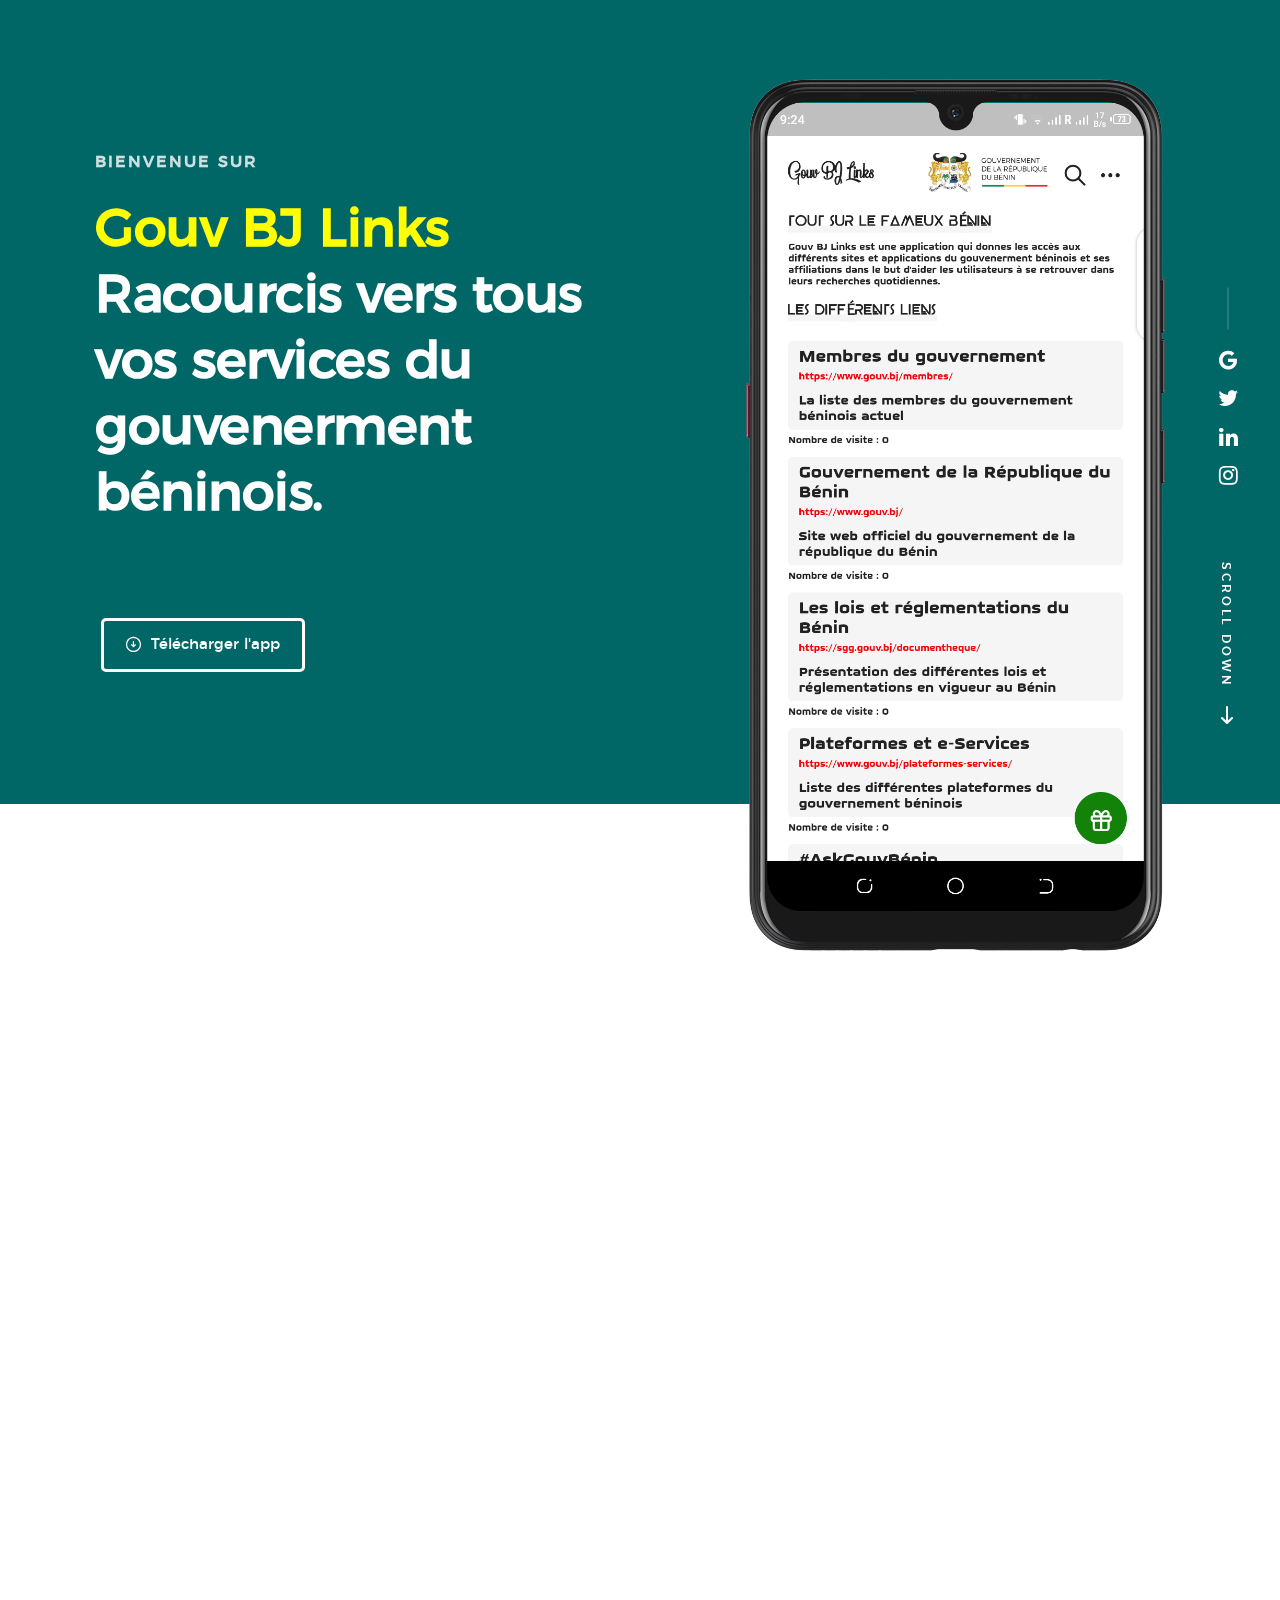
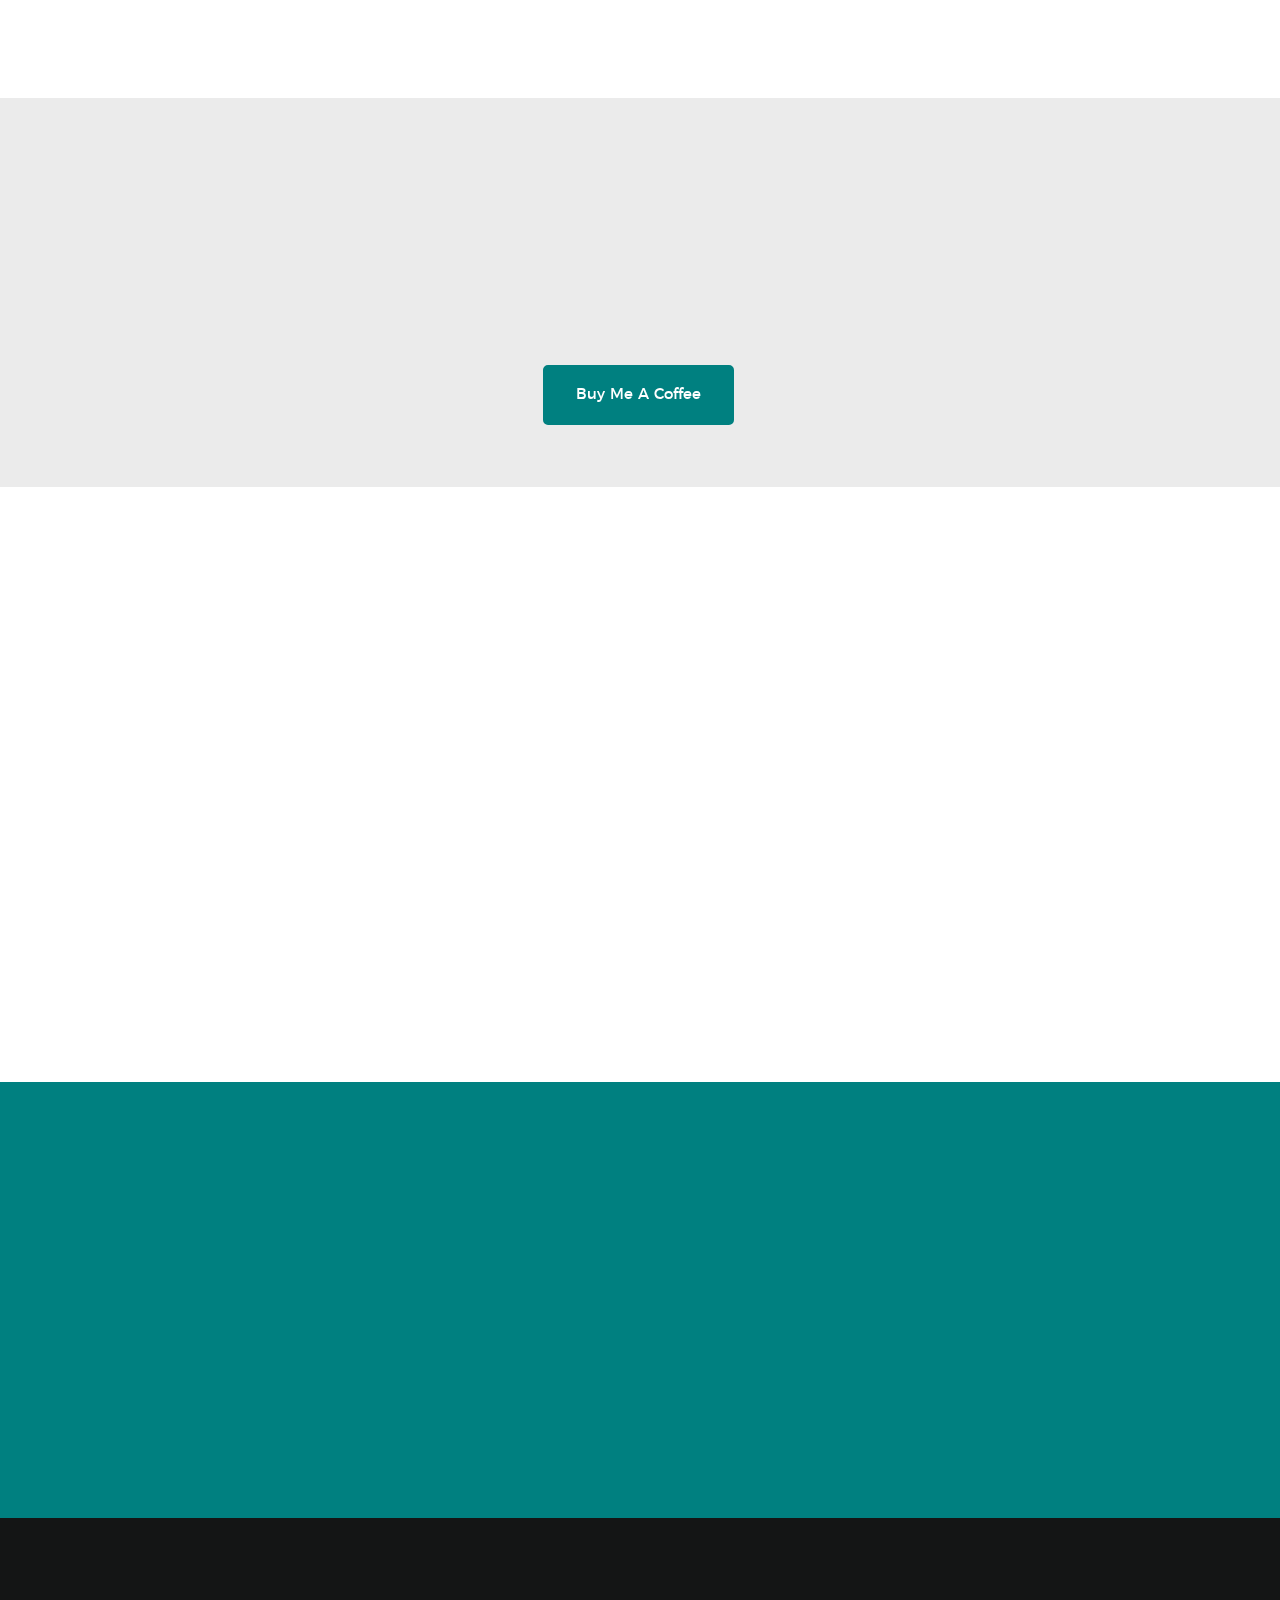
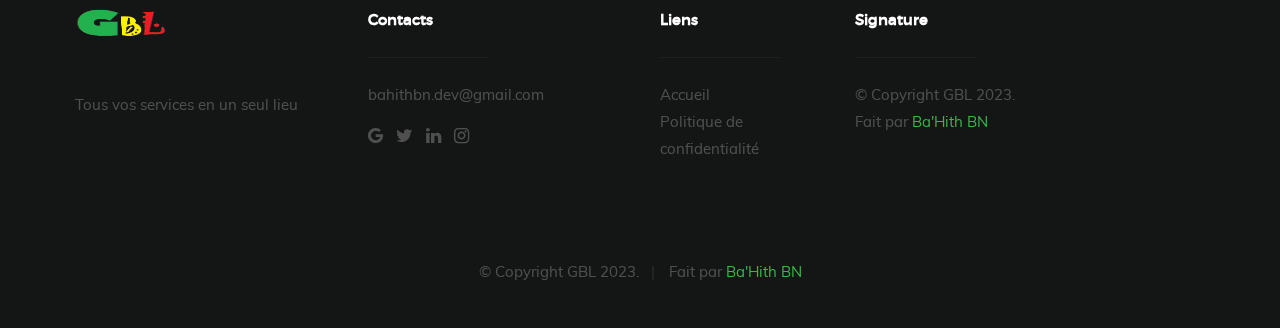
==== commit 43a51859: "index manag 3" ====
--- a/index.html
+++ b/index.html
@@ -40,7 +40,8 @@
 
    <!-- home
    ================================================== -->
-   <section id="home" data-parallax="scroll" data-image-src="pages/images/hero-bg.jpg" data-natural-width=3000 data-natural-height=2000>
+   <section id="home" data-parallax="scroll"  data-natural-width=3000 data-natural-height=2000>
+    <!-- data-image-src="pages/images/hero-bg.jpg" -->
 
         <div class="overlay"></div>
         <div class="home-content">        
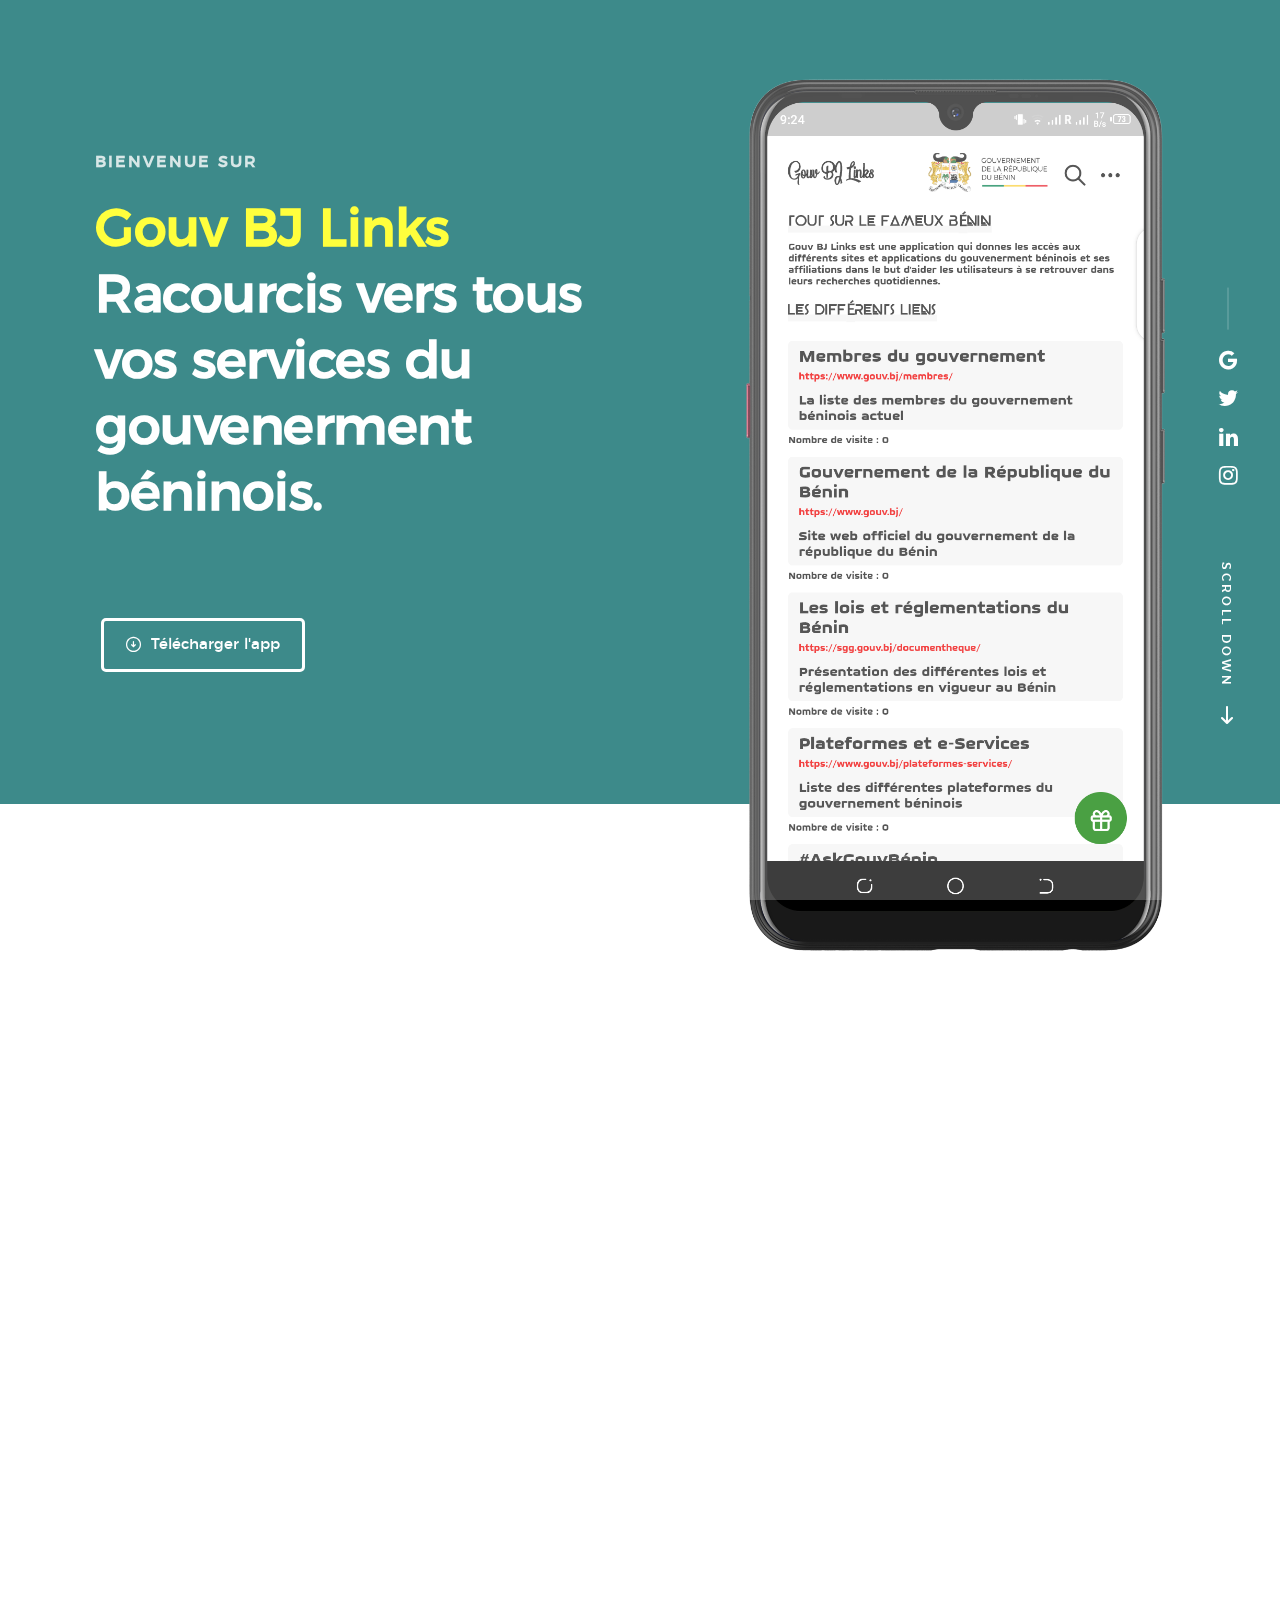
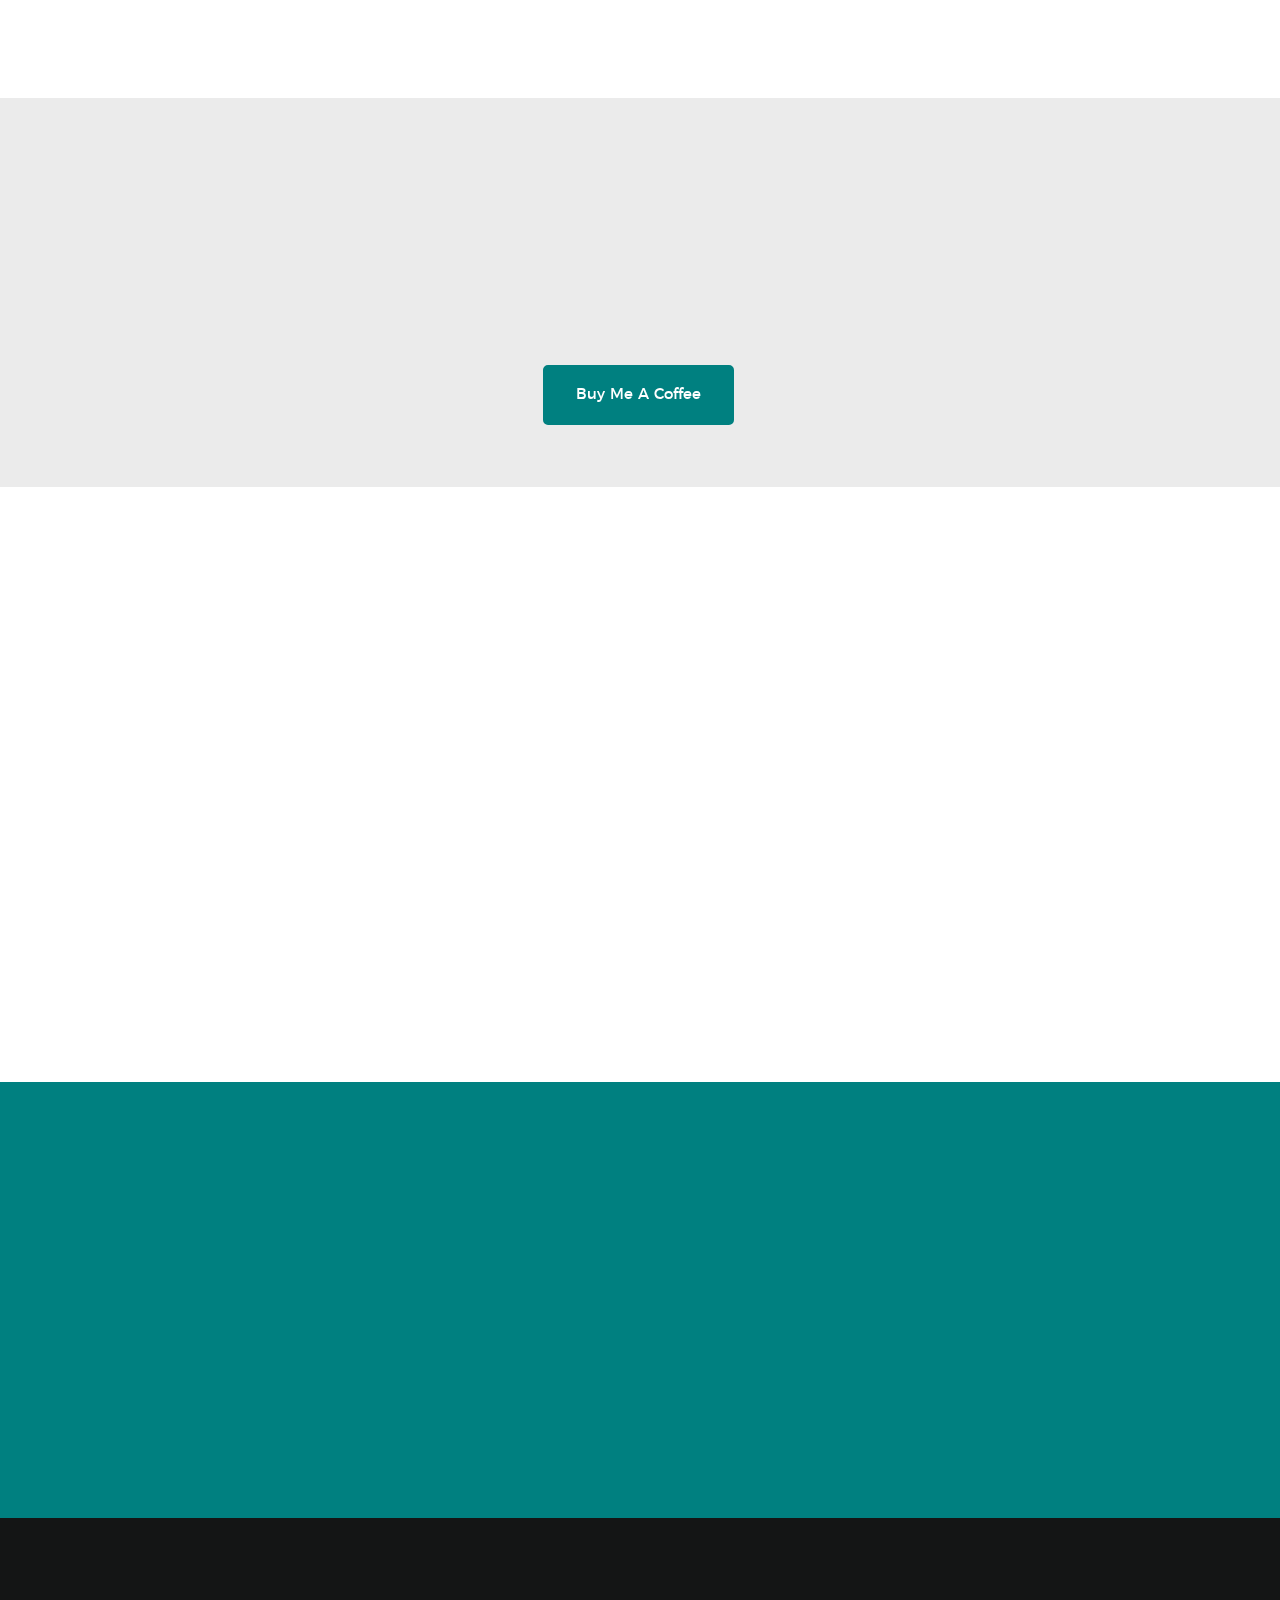
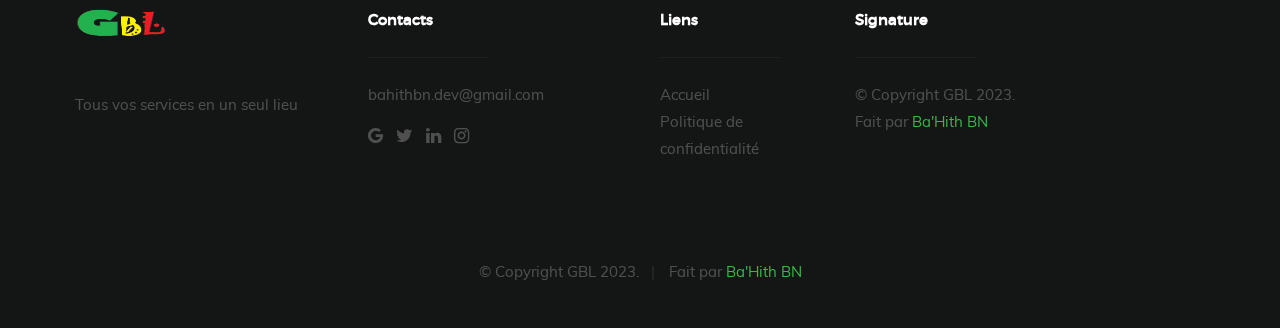
==== commit 459ecba3: "update index download button margin" ====
--- a/index.html
+++ b/index.html
@@ -67,7 +67,7 @@
 
                 <div class="home-image-right">
                     <img src="pages/images/app_1.png" 
-                        srcset="pages/images/app_1.png 1x, pages/images/app_2.png 2x"  
+                        srcset="pages/images/app_1.png 1x, pages/images/app_1.png 2x"  
                         data-aos="fade-up">
                 </div>
             </div>
--- a/pages/css/main.css
+++ b/pages/css/main.css
@@ -1775,6 +1775,7 @@
     position: static;
     padding: 15rem 6rem 366px;
     margin: 0 auto;
+    margin-bottom: 100px;
   }
   .home-content-left h1 {
     margin-bottom: 3.6rem;
@@ -1808,6 +1809,7 @@
 @media only screen and (max-width: 600px) {
   .home-content-left {
     padding: 12rem 6rem 366px;
+    margin-bottom: 100px;
   }
   .home-content-left h1 {
     font-size: 3.3rem;
@@ -1833,6 +1835,7 @@
   }
   .home-content-left {
     padding: 12rem 2.5rem 366px;
+    margin-bottom: 100px;
     width: 100%;
   }
   .home-content-left h1 {
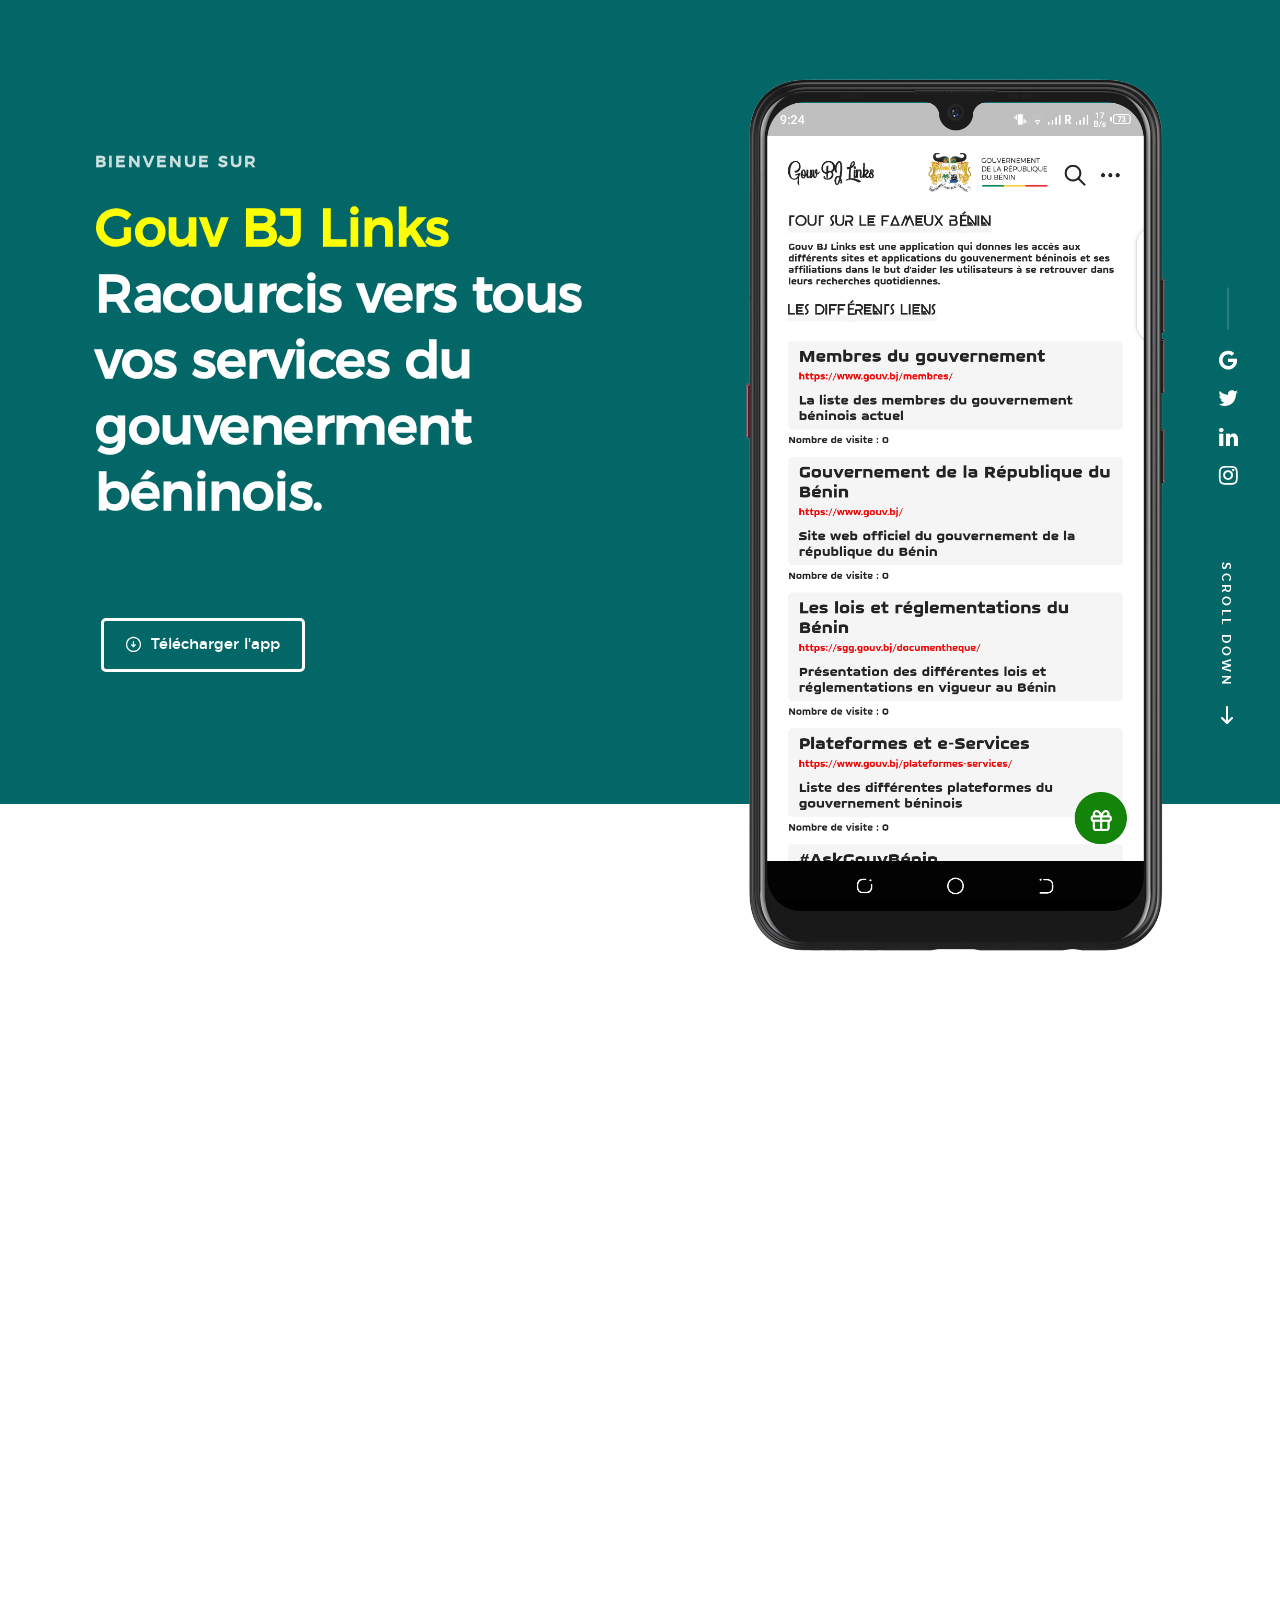
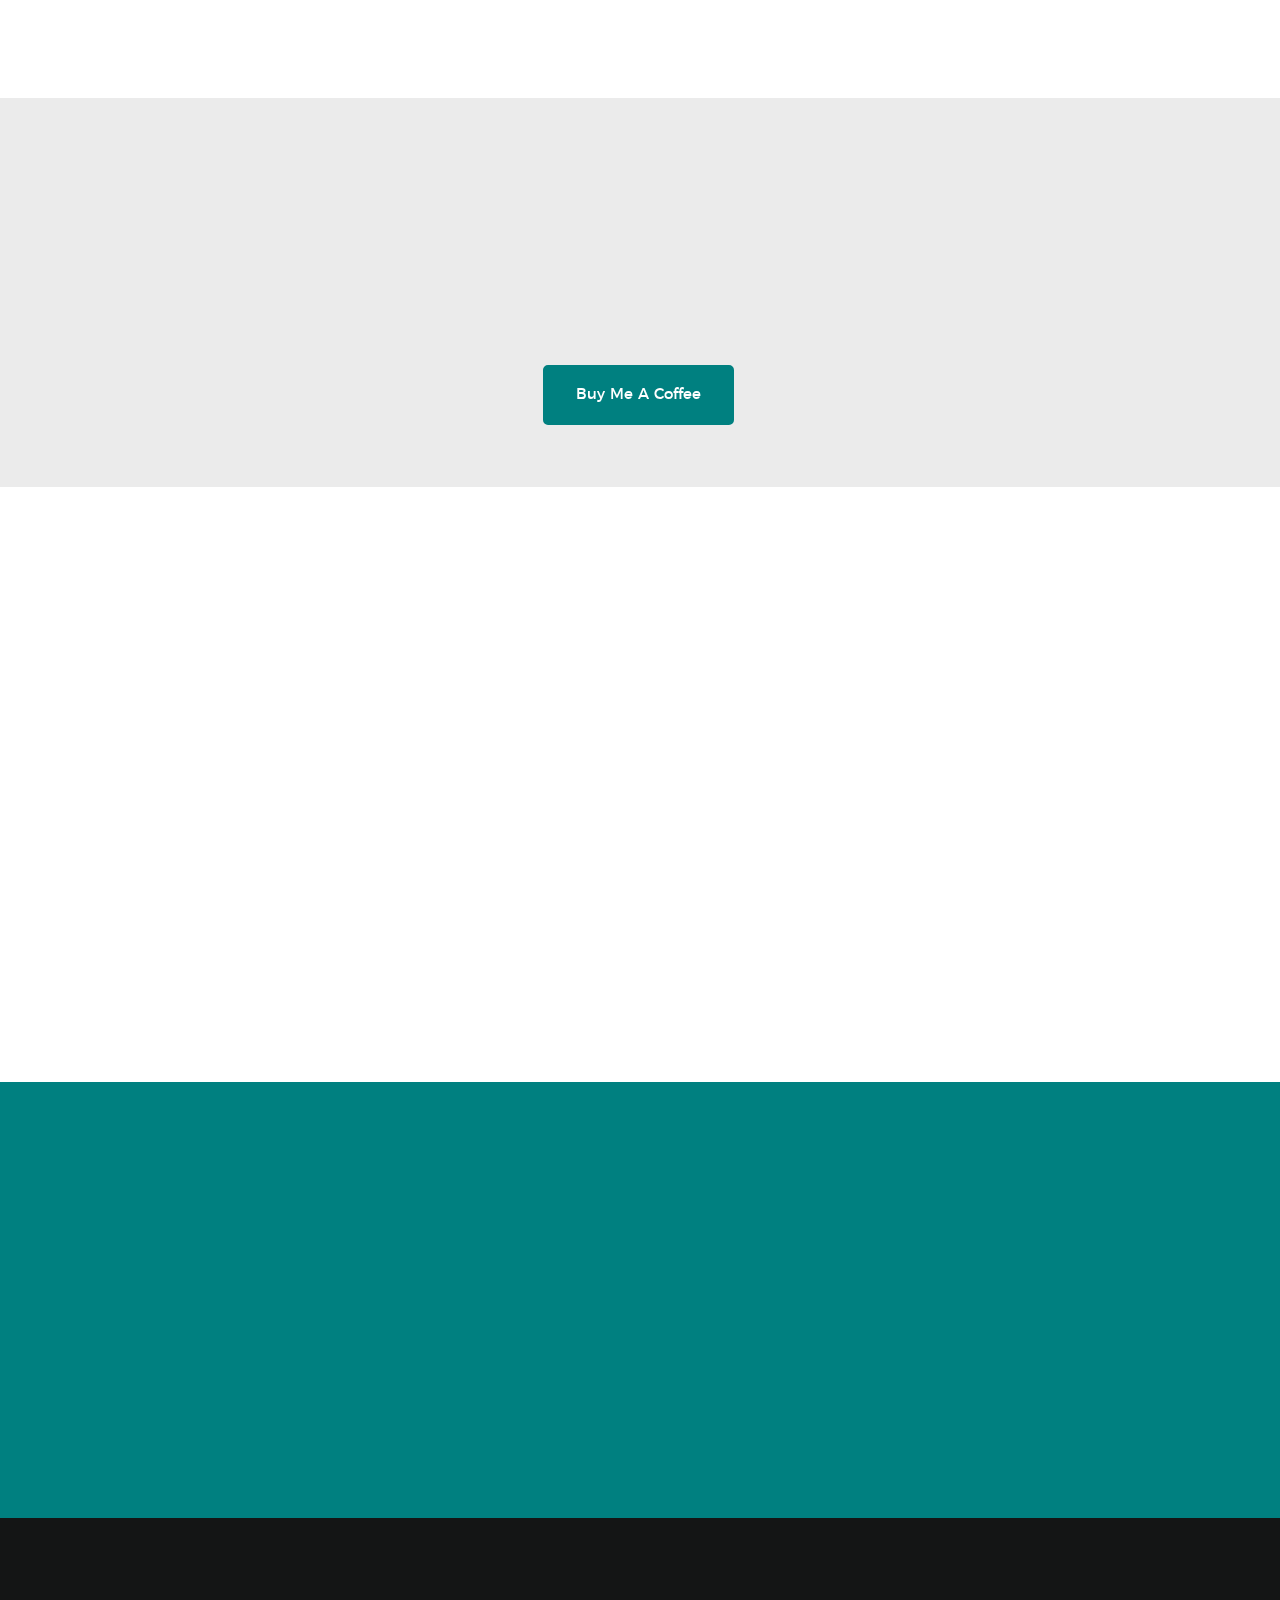
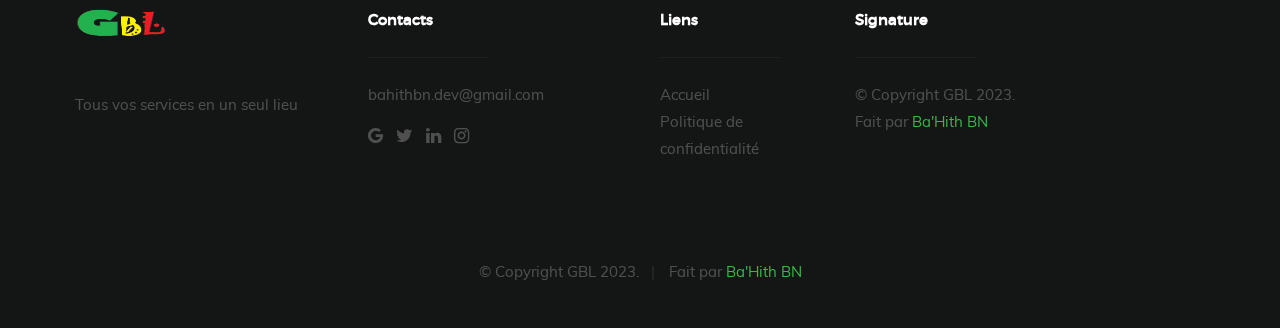
==== commit 46ac844c: "update index links" ====
--- a/index.html
+++ b/index.html
@@ -299,7 +299,7 @@
 
                     <div class="copyright">
                         <span>© Copyright GBL 2023.</span> <br>
-                        <span>Fait par <a href="http://www.styleshout.com/">Ba'Hith BN</a></span>		         	
+                        <span>Fait par <a href="https://bahithbenon.github.io/whoami/">Ba'Hith BN</a></span>		         	
                     </div>      		
                             
                 </div> <!-- end footer-subscribe -->         
@@ -315,7 +315,7 @@
       		<div class="col-twelve">
 	      		<div class="copyright">
 		         	<span>© Copyright GBL 2023.</span> 
-		         	<span>Fait par <a href="http://www.styleshout.com/">Ba'Hith BN</a></span>		         	
+		         	<span>Fait par <a href="https://bahithbenon.github.io/whoami/">Ba'Hith BN</a></span>		         	
 		         </div>
 
 		         <div id="go-top">
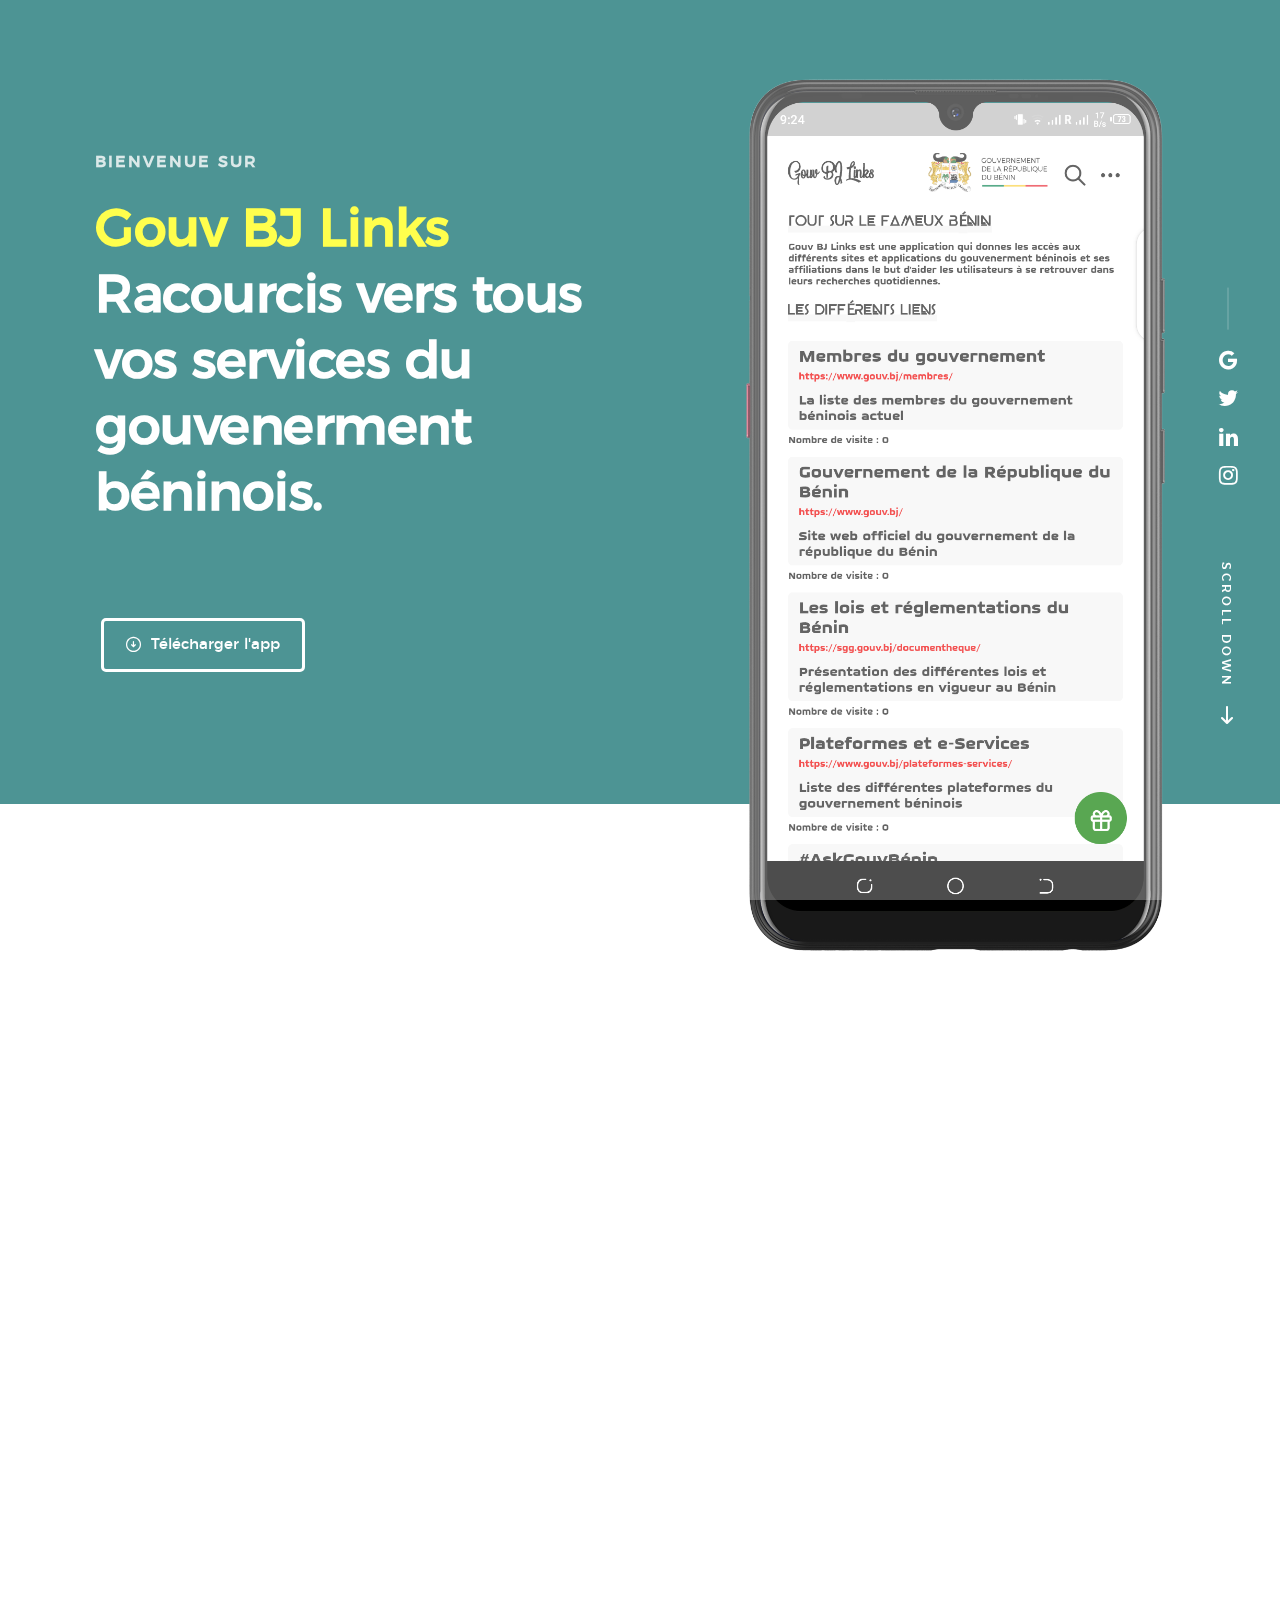
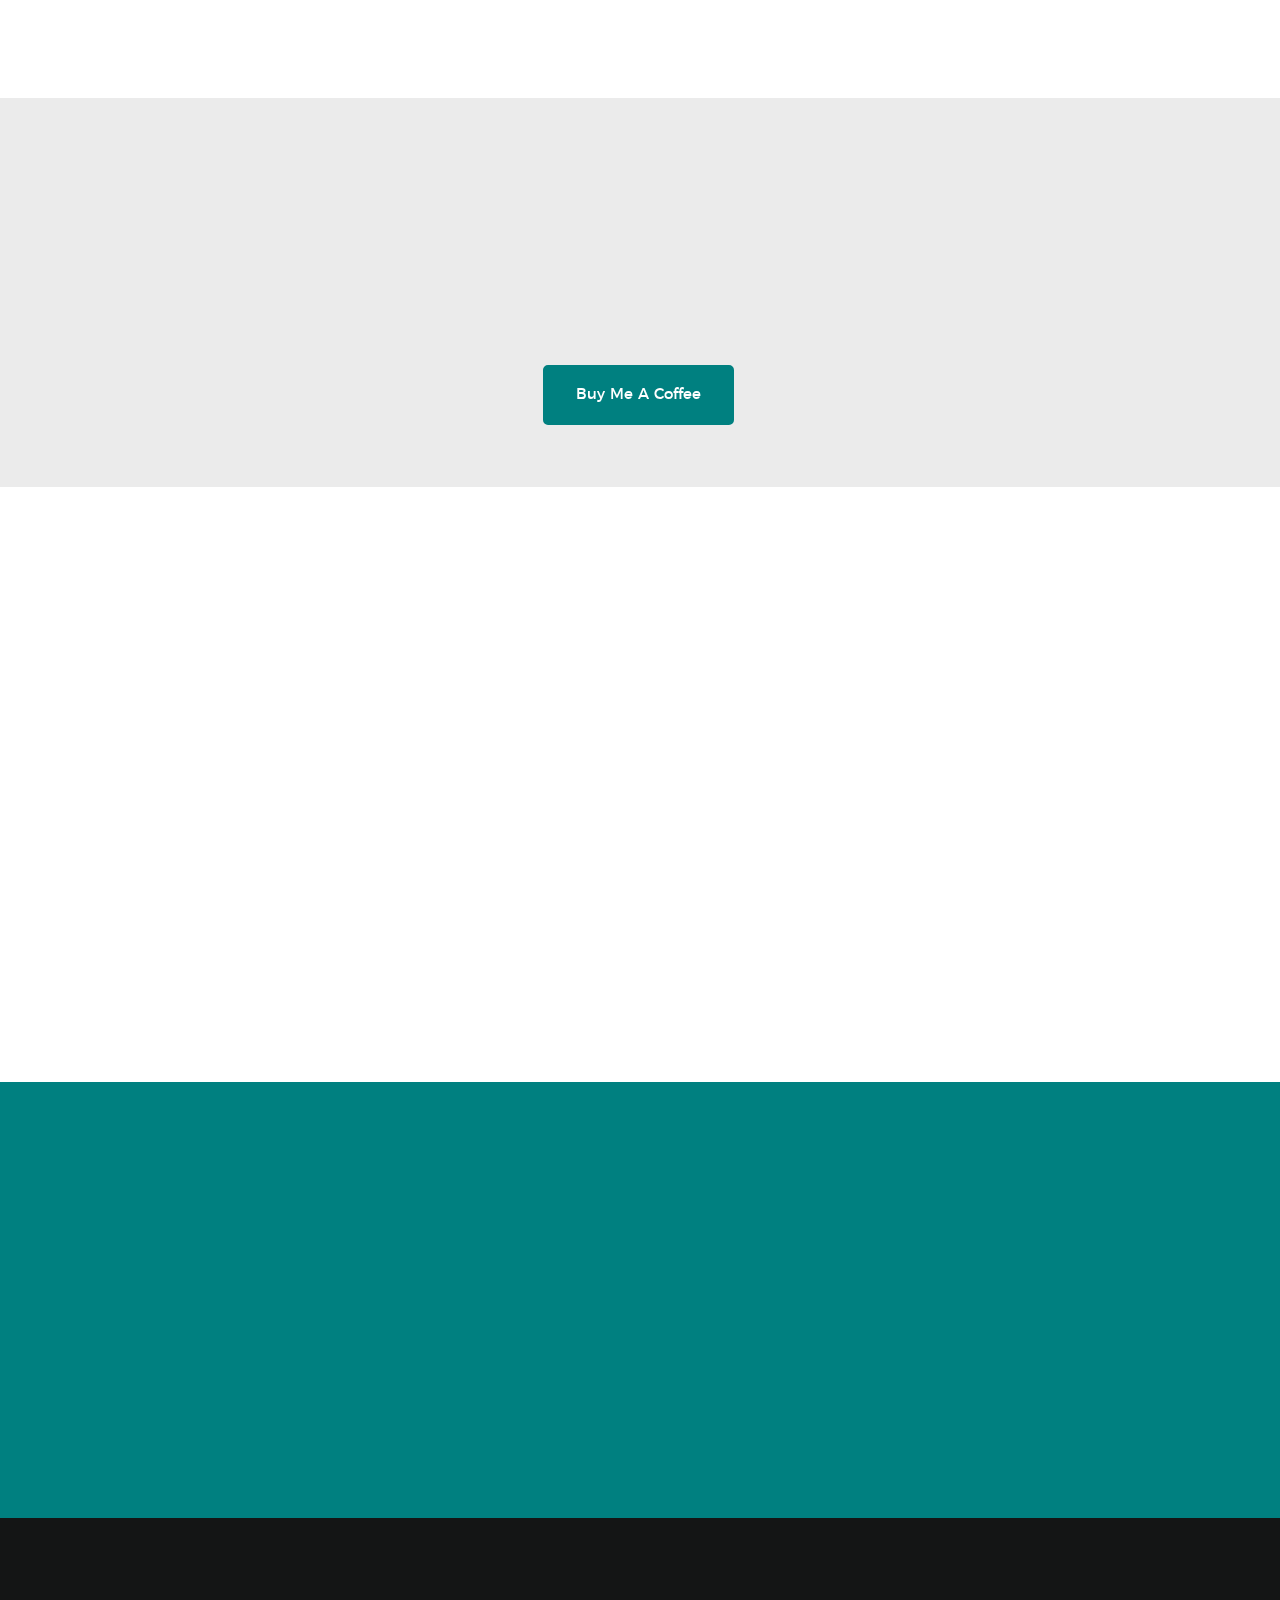
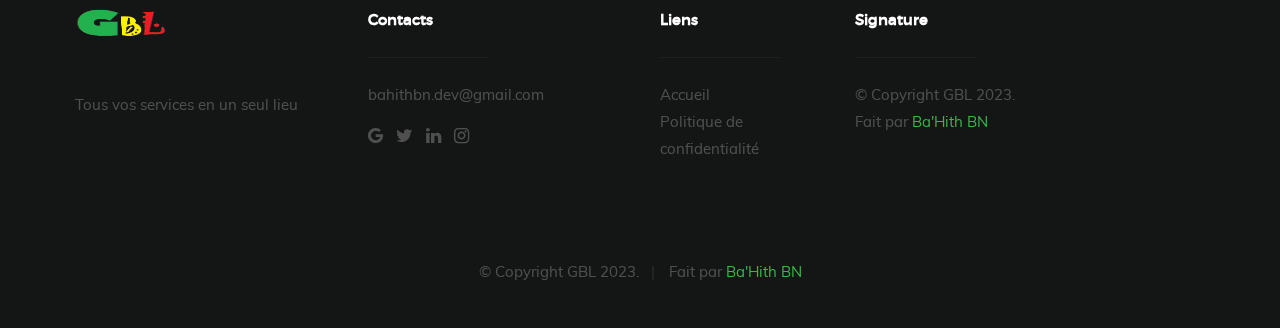
==== commit 50eedb02: "update link target" ====
--- a/index.html
+++ b/index.html
@@ -57,7 +57,7 @@
                         </span>
                     </h1>
                     <div class="buttons" data-aos="fade-up">
-                        <a href="#download" class="smoothscroll button stroke">
+                        <a href="#download" class="smoothscroll button stroke" target="_blank">
                             <span class="icon-circle-down" aria-hidden="true"></span>
                             Télécharger l'app
                         </a>
@@ -76,16 +76,16 @@
 
         <ul class="home-social-list">
             <li>
-                <a href="mailto:bahithbn.dev@gmail.com"><i class="fa fa-google"></i></a>
+                <a href="mailto:bahithbn.dev@gmail.com" target="_blank"><i class="fa fa-google"></i></a>
             </li>
             <li>
-                <a href="https://twitter.com/SaazhAl?t=oyw2-KrS9MAQXTLAEJsPbg&s=09"><i class="fa fa-twitter"></i></a>
+                <a href="https://twitter.com/SaazhAl?t=oyw2-KrS9MAQXTLAEJsPbg&s=09" target="_blank"><i class="fa fa-twitter"></i></a>
             </li>
             <li>
-                <a href="https://www.linkedin.com/in/ba-hith-bn-1179a51b2"><i class="fa fa-linkedin"></i></a>
+                <a href="https://www.linkedin.com/in/ba-hith-bn-1179a51b2" target="_blank"><i class="fa fa-linkedin"></i></a>
             </li>
             <li>
-                <a href="https://www.instagram.com/saazh_albahith_bn/"><i class="fa fa-instagram"></i></a>
+                <a href="https://www.instagram.com/saazh_albahith_bn/" target="_blank"><i class="fa fa-instagram"></i></a>
             </li>
         </ul>
         <!-- end home-social-list -->
@@ -160,7 +160,7 @@
                 Développer une application, quelque soit sa taille, demande du temps et des resources. 
                 Ainsi pour mieux continuer à satisfaire les utilisateurs, vous pouvez leur exprimer votre soutien.
             </p>
-            <a class="button button-teal large" href="https://www.buymeacoffee.com/saazh">Buy Me A Coffee</a>       
+            <a class="button button-teal large" href="https://www.buymeacoffee.com/saazh" target="_blank">Buy Me A Coffee</a>       
             <div class="pb-4"></div>
         </div> <!-- end flex-container -->
     </section> <!-- end testimonials -->
@@ -230,7 +230,7 @@
                 
 
                 <ul class="download-badges">
-                    <li><a href="#" title="" class="badge-googleplay" data-aos="fade-up">Play Store</a></li>
+                    <li><a href="#" title="" class="badge-googleplay" data-aos="fade-up" target="_blank">Play Store</a></li>
                 </ul>
 
             </div>
@@ -267,16 +267,16 @@
                     
                     <ul class="footer-social-list">
                         <li>
-                            <a href="mailto:bahithbn.dev@gmail.com"><i class="fa fa-google"></i></a>
+                            <a href="mailto:bahithbn.dev@gmail.com" target="_blank"><i class="fa fa-google"></i></a>
                         </li>
                         <li>
-                            <a href="https://twitter.com/SaazhAl?t=oyw2-KrS9MAQXTLAEJsPbg&s=09"><i class="fa fa-twitter"></i></a>
+                            <a href="https://twitter.com/SaazhAl?t=oyw2-KrS9MAQXTLAEJsPbg&s=09" target="_blank"><i class="fa fa-twitter"></i></a>
                         </li>
                         <li>
-                            <a href="https://www.linkedin.com/in/ba-hith-bn-1179a51b2"><i class="fa fa-linkedin"></i></a>
+                            <a href="https://www.linkedin.com/in/ba-hith-bn-1179a51b2" target="_blank"><i class="fa fa-linkedin"></i></a>
                         </li>
                         <li>
-                            <a href="https://www.instagram.com/saazh_albahith_bn/"><i class="fa fa-instagram"></i></a>
+                            <a href="https://www.instagram.com/saazh_albahith_bn/" target="_blank"><i class="fa fa-instagram"></i></a>
                         </li>
                     </ul>
 
@@ -288,7 +288,7 @@
 
                     <ul class="list-links">
                         <li><a href="#">Accueil</a></li>
-                        <li><a href="pages/privacy.html">Politique de confidentialité</a></li>
+                        <li><a href="pages/privacy.html" target="_blank">Politique de confidentialité</a></li>
                     </ul>	      		
                             
                 </div> <!-- end footer-site-links --> 
@@ -299,7 +299,7 @@
 
                     <div class="copyright">
                         <span>© Copyright GBL 2023.</span> <br>
-                        <span>Fait par <a href="https://bahithbenon.github.io/whoami/">Ba'Hith BN</a></span>		         	
+                        <span>Fait par <a href="https://bahithbenon.github.io/whoami/" target="_blank">Ba'Hith BN</a></span>		         	
                     </div>      		
                             
                 </div> <!-- end footer-subscribe -->         
@@ -315,7 +315,7 @@
       		<div class="col-twelve">
 	      		<div class="copyright">
 		         	<span>© Copyright GBL 2023.</span> 
-		         	<span>Fait par <a href="https://bahithbenon.github.io/whoami/">Ba'Hith BN</a></span>		         	
+		         	<span>Fait par <a href="https://bahithbenon.github.io/whoami/" target="_blank">Ba'Hith BN</a></span>		         	
 		         </div>
 
 		         <div id="go-top">
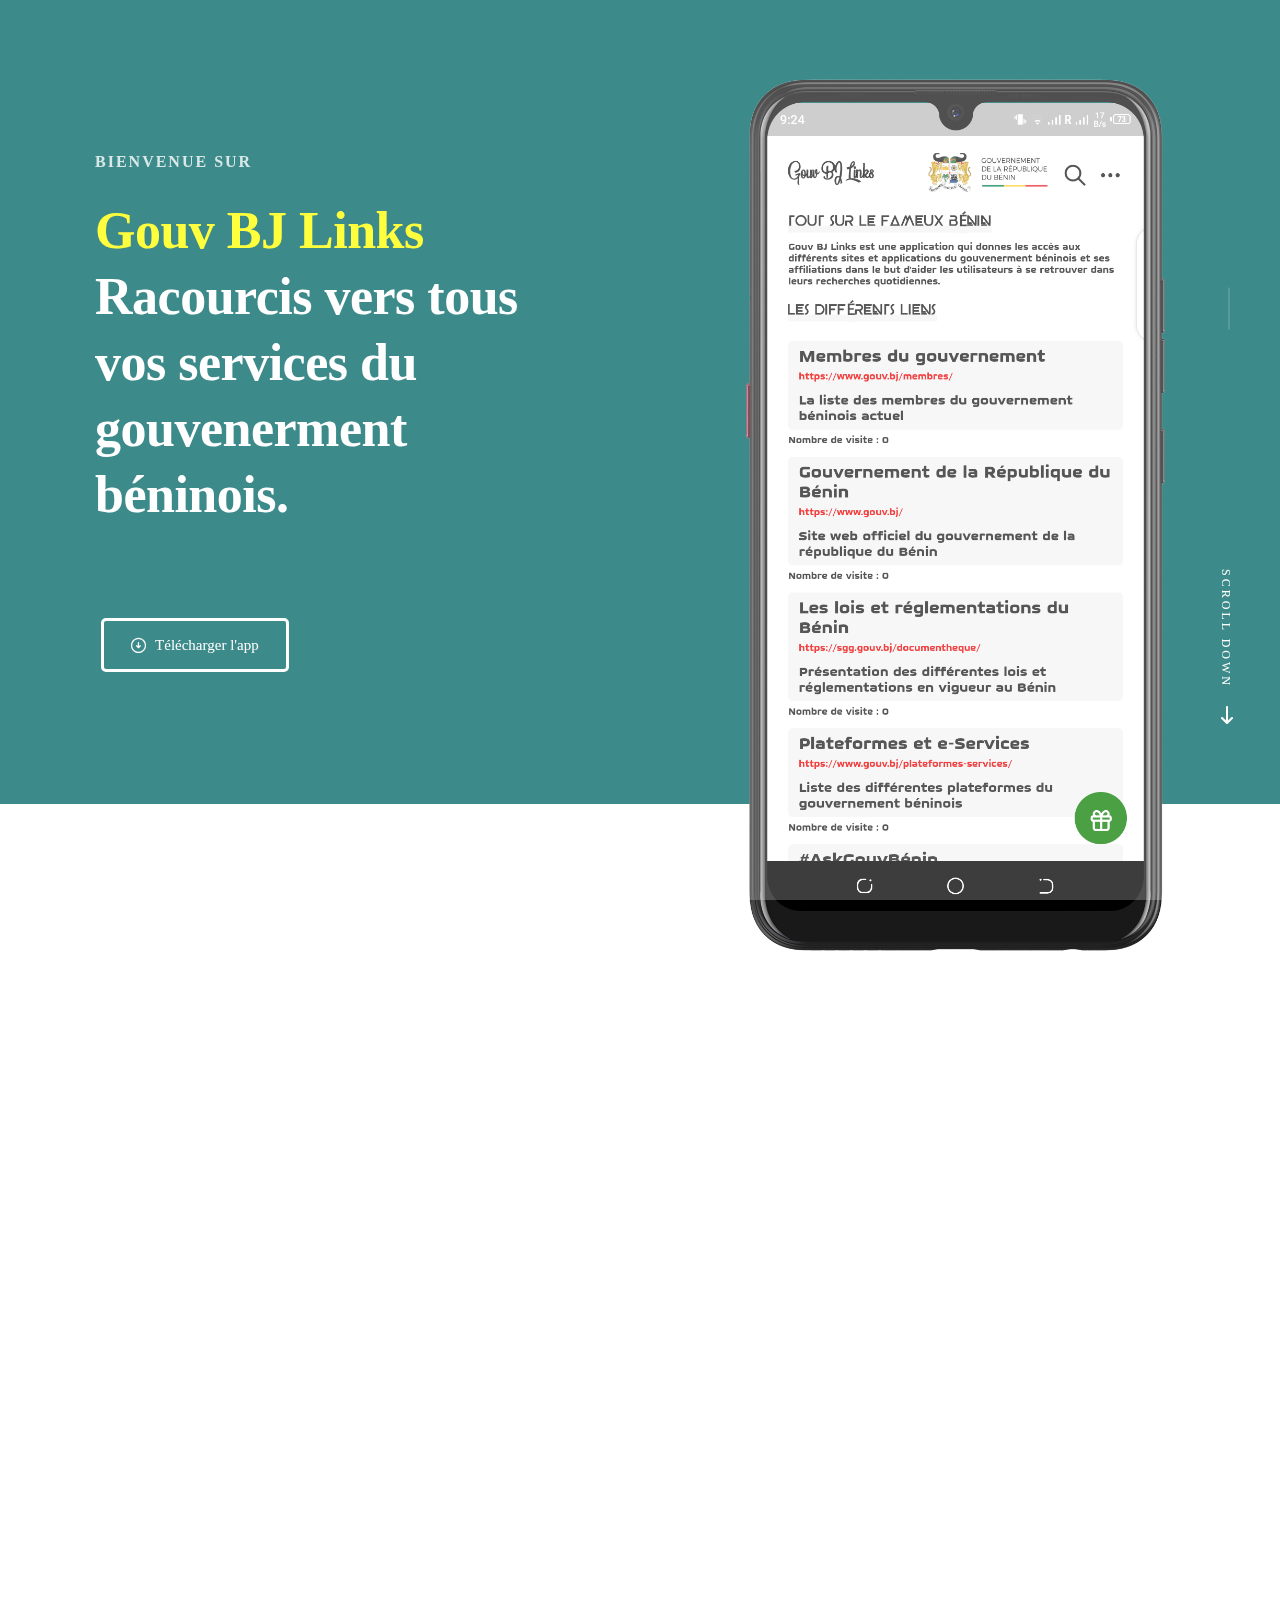
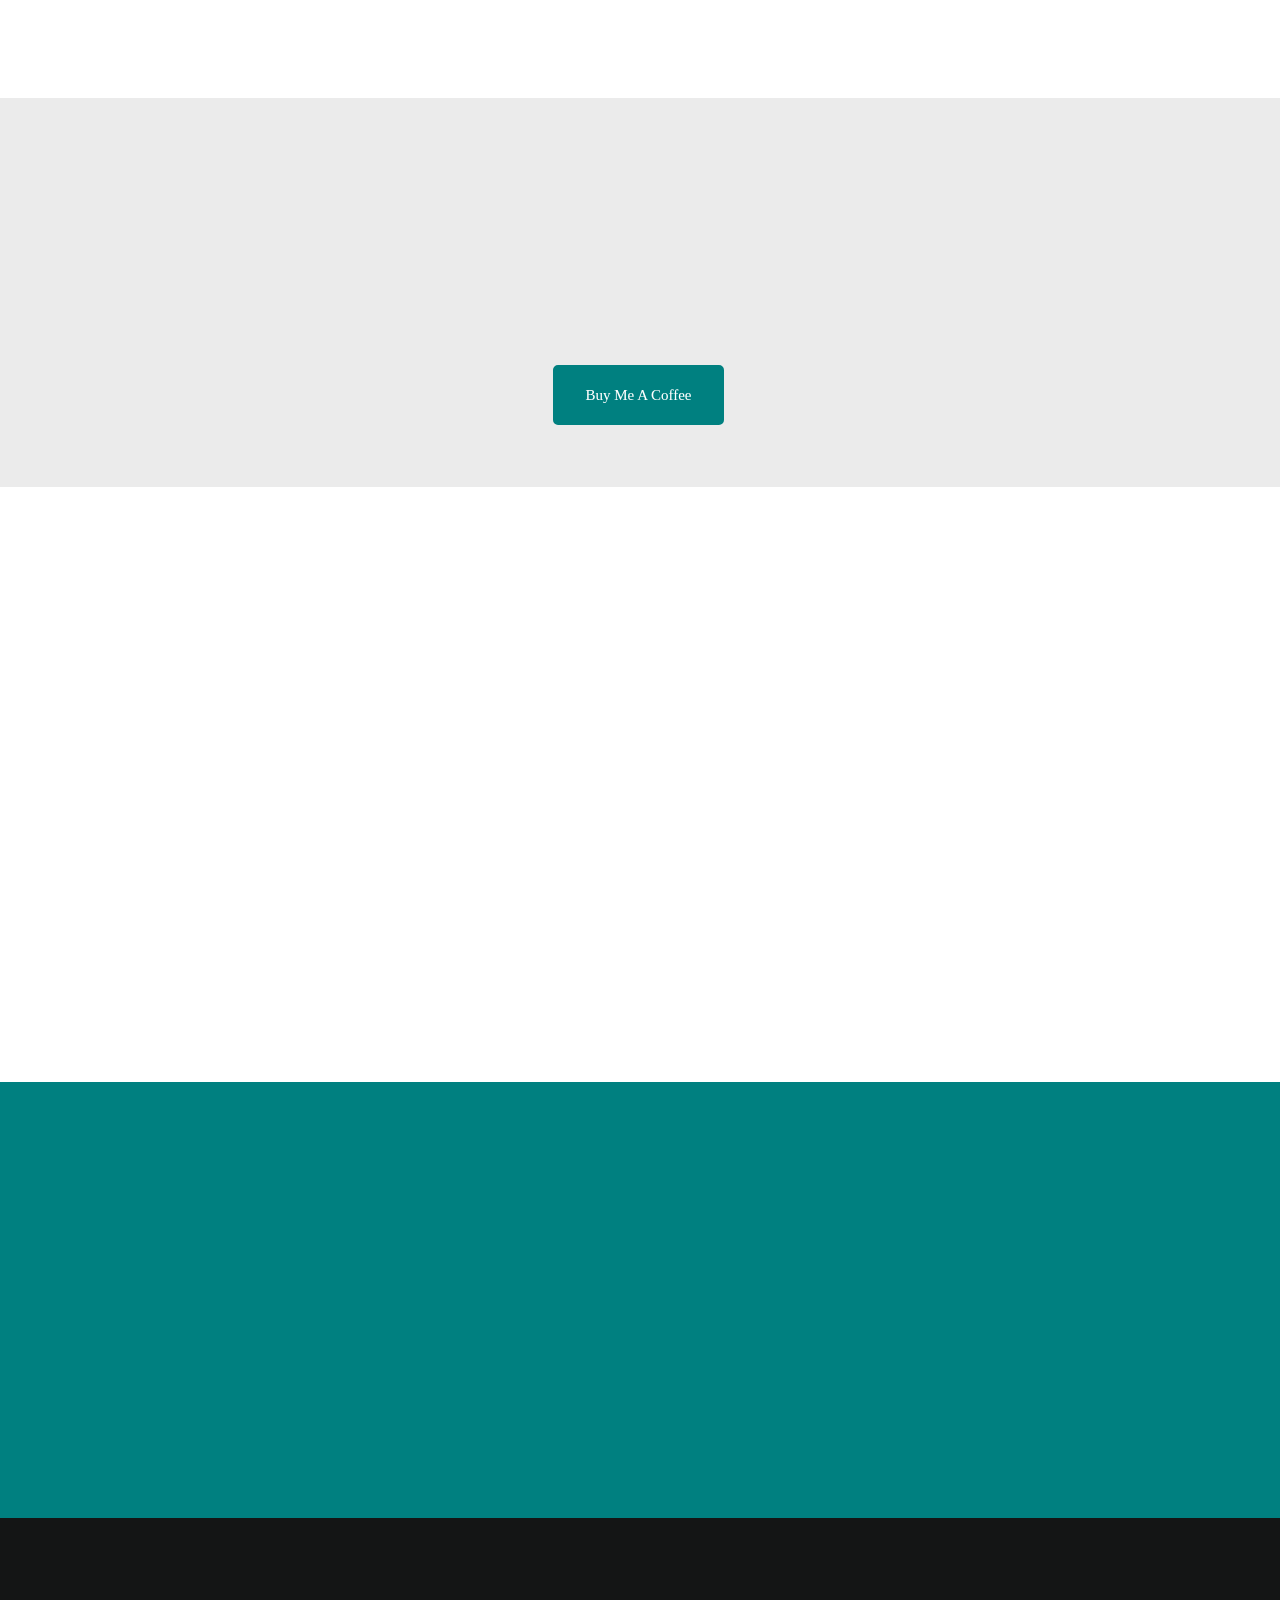
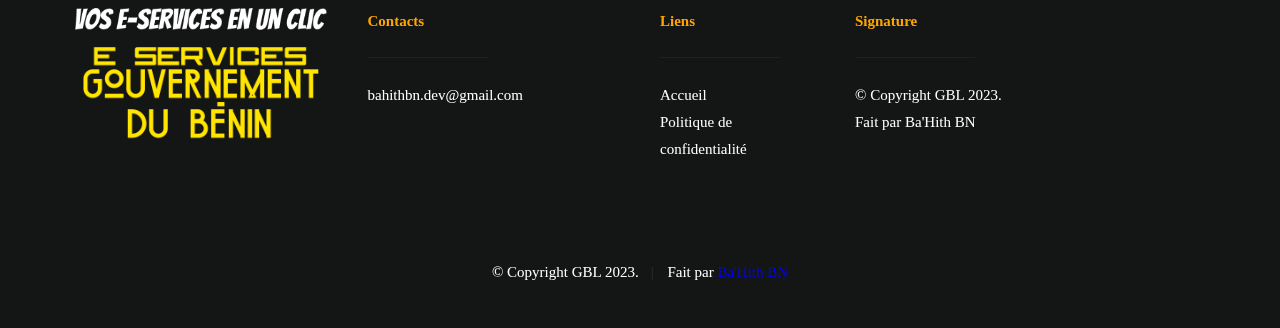
==== commit 3e8140d1: "update policy and font family" ====
--- a/index.html
+++ b/index.html
@@ -34,6 +34,27 @@
     <link rel="shortcut icon" href="pages/images/app_logo_off.png" type="image/x-icon">
     <link rel="icon" href="pages/images/app_logo_off.png" type="image/x-icon">
 
+    <style type="text/css" media="screen">
+        #styles { 
+          background: white;
+          padding-top: 15rem;
+          padding-bottom: 12rem;   	
+         }
+
+        *{
+          /* color: black !important; */
+          font-family: Glint !important;
+        } 	
+
+      .text-danger {color: red !important;}
+      .text-success {color: green !important;}
+      .text-warning {color: orange !important;}
+      .text-primary {color: blue !important;}
+      .text-light {color: white !important;}
+
+        .linkColor{color: orange;} 
+      
+ </style>  
 </head>
 
 <body id="top">
@@ -243,91 +264,93 @@
     ================================================== -->
     <footer>
 
-        <div class="footer-main">
-            <div class="row">  
-
-                <div class="col-three md-1-3 tab-full footer-info">            
-
-                    <div class="footer-logo"></div>
-
-                    <p>
-                        Tous vos services en un seul lieu                    
-                    </p>
-                    
-                    
-                </div> <!-- end footer-info -->
-
-                <div class="col-three md-1-3 tab-1-2 mob-full footer-contact">
-
-                    <h4>Contacts</h4>
-
-                    <p>
-                        bahithbn.dev@gmail.com <br>
-                    </p>        
-                    
-                    <ul class="footer-social-list">
-                        <li>
-                            <a href="mailto:bahithbn.dev@gmail.com" target="_blank"><i class="fa fa-google"></i></a>
-                        </li>
-                        <li>
-                            <a href="https://twitter.com/SaazhAl?t=oyw2-KrS9MAQXTLAEJsPbg&s=09" target="_blank"><i class="fa fa-twitter"></i></a>
-                        </li>
-                        <li>
-                            <a href="https://www.linkedin.com/in/ba-hith-bn-1179a51b2" target="_blank"><i class="fa fa-linkedin"></i></a>
-                        </li>
-                        <li>
-                            <a href="https://www.instagram.com/saazh_albahith_bn/" target="_blank"><i class="fa fa-instagram"></i></a>
-                        </li>
-                    </ul>
-
-                </div> <!-- end footer-contact -->  
-
-                <div class="col-two md-1-3 tab-1-2 mob-full footer-site-links">
-
-                    <h4>Liens</h4>
-
-                    <ul class="list-links">
-                        <li><a href="#">Accueil</a></li>
-                        <li><a href="pages/privacy.html" target="_blank">Politique de confidentialité</a></li>
-                    </ul>	      		
-                            
-                </div> <!-- end footer-site-links --> 
-
-                <div class="col-four md-1-2 tab-full footer-subscribe">
-
-                    <h4>Signature</h4>
-
-                    <div class="copyright">
-                        <span>© Copyright GBL 2023.</span> <br>
-                        <span>Fait par <a href="https://bahithbenon.github.io/whoami/" target="_blank">Ba'Hith BN</a></span>		         	
-                    </div>      		
-                            
-                </div> <!-- end footer-subscribe -->         
-
-            </div> <!-- /row -->
-        </div> <!-- end footer-main -->
-
-
-      <div class="footer-bottom">
-
-      	<div class="row">
-
-      		<div class="col-twelve">
-	      		<div class="copyright">
-		         	<span>© Copyright GBL 2023.</span> 
-		         	<span>Fait par <a href="https://bahithbenon.github.io/whoami/" target="_blank">Ba'Hith BN</a></span>		         	
-		         </div>
-
-		         <div id="go-top">
-		            <a class="smoothscroll" title="Back to Top" href="#top"><i class="icon-arrow-up"></i></a>
-		         </div>         
-	      	</div>
-
-      	</div> <!-- end footer-bottom -->     	
-
-      </div>
-
-    </footer>
+		<div class="footer-main">
+			<div class="row">  
+
+				<div class="col-three md-1-3 tab-full footer-info">            
+
+					<!--<div class="footer-logo"></div>-->
+
+					<p class="text-light">
+						<img src="pages/images/gouv_slogan_light.png" alt="" srcset="">
+						<br>         
+						<img src="pages/images/gouv_slo_yellow.png" alt="" srcset="">
+					</p>
+					
+					
+				</div> <!-- end footer-info -->
+
+				<div class="col-three md-1-3 tab-1-2 mob-full footer-contact">
+
+					<h4 class="text-warning">Contacts</h4>
+
+					<p class="text-light">
+						bahithbn.dev@gmail.com <br>
+					</p>        
+					
+					<ul class="footer-social-list">
+						<li>
+							<a href="mailto:bahithbn.dev@gmail.com" target="_blank"><i class="fa fa-google text-warning"></i></a>
+						</li>
+						<li>
+							<a href="https://twitter.com/SaazhAl?t=oyw2-KrS9MAQXTLAEJsPbg&s=09" target="_blank"><i class="fa fa-twitter text-warning"></i></a>
+						</li>
+						<li>
+							<a href="https://www.linkedin.com/in/ba-hith-bn-1179a51b2" target="_blank"><i class="fa fa-linkedin text-warning"></i></a>
+						</li>
+						<li>
+							<a href="https://www.instagram.com/saazh_albahith_bn/" target="_blank"><i class="fa fa-instagram text-warning"></i></a>
+						</li>
+					</ul>
+
+				</div> <!-- end footer-contact -->  
+
+				<div class="col-two md-1-3 tab-1-2 mob-full footer-site-links">
+
+					<h4 class="text-warning">Liens</h4>
+
+					<ul class="list-links">
+						<li><a href="#" class="text-light">Accueil</a></li>
+						<li><a href="pages/privacy.html" target="_blank" class="text-light">Politique de confidentialité</a></li>
+					</ul>	      		
+							
+				</div> <!-- end footer-site-links --> 
+
+				<div class="col-four md-1-2 tab-full footer-subscribe">
+
+					<h4 class="text-warning">Signature</h4>
+
+					<div class="copyright">
+						<span class="text-light">© Copyright GBL 2023.</span> <br>
+						<span class="text-light">Fait par <a href="https://bahithbenon.github.io/whoami/" target="_blank" class="text-light">Ba'Hith BN</a></span>		         	
+					</div>      		
+							
+				</div> <!-- end footer-subscribe -->         
+
+			</div> <!-- /row -->
+		</div> <!-- end footer-main -->
+
+
+		<div class="footer-bottom">
+
+			<div class="row">
+
+				<div class="col-twelve">
+					<div class="copyright">
+						<span class="text-light">© Copyright GBL 2023.</span> 
+						<span class="text-light">Fait par <a href="https://bahithbenon.github.io/whoami/" target="_blank" class="text-primary">Ba'Hith BN</a></span>		         	
+					</div>
+
+					<div id="go-top">
+						<a class="smoothscroll" title="Back to Top" href="#top"><i class="icon-arrow-up text-light"></i></a>
+					</div>         
+				</div>
+
+			</div> <!-- end footer-bottom -->     	
+
+		</div>
+
+	</footer>
 
     <div id="preloader"> 
     	<div id="loader"></div>
--- a/pages/css/main.css
+++ b/pages/css/main.css
@@ -2682,9 +2682,9 @@
   padding: 0;
   outline: 0;
   border: none;
-  width: 93px;
-  height: 30px;
-  background: url("../images/app_logo_off.png") no-repeat center;
+  width: 512px;
+  height: 512px;
+  background: url("../images/gbjlinks_icon.png") no-repeat center;
   background-size: 93px 30px;
   font: 0/0 a;
   text-shadow: none;
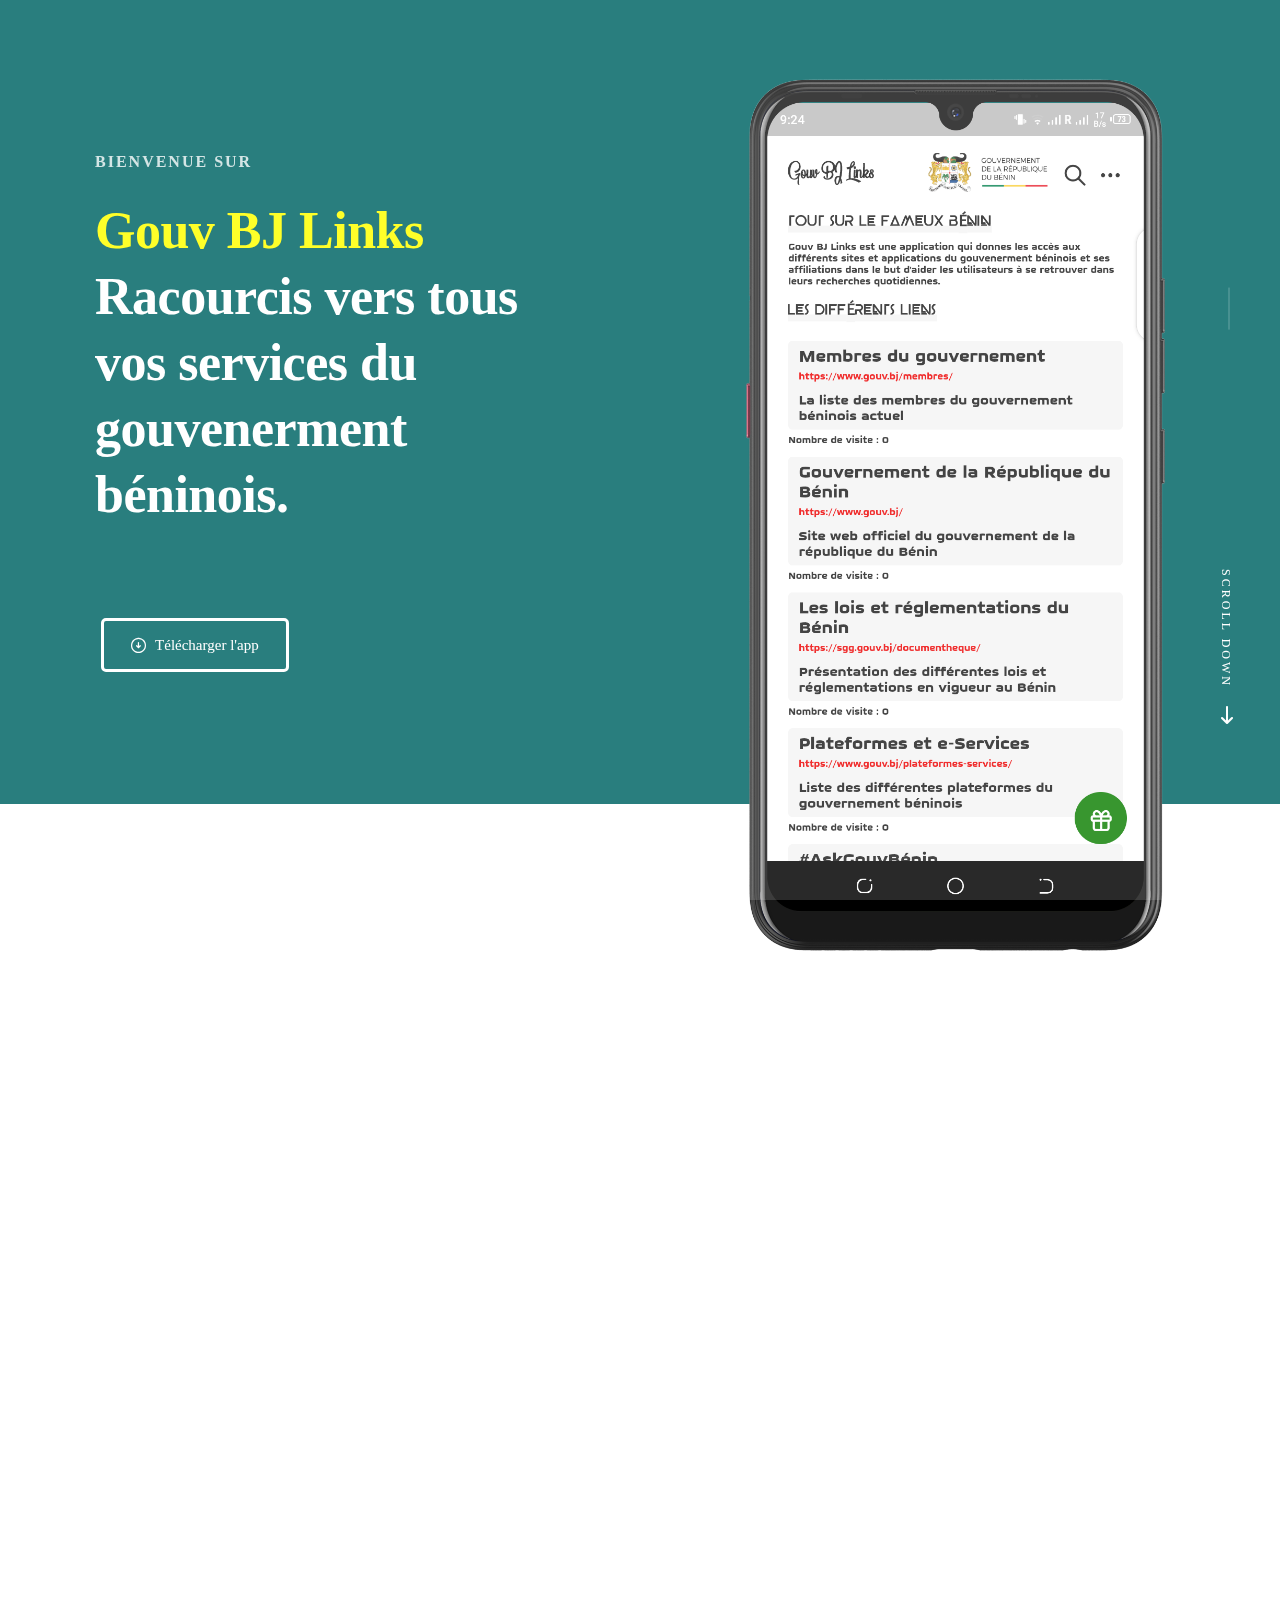
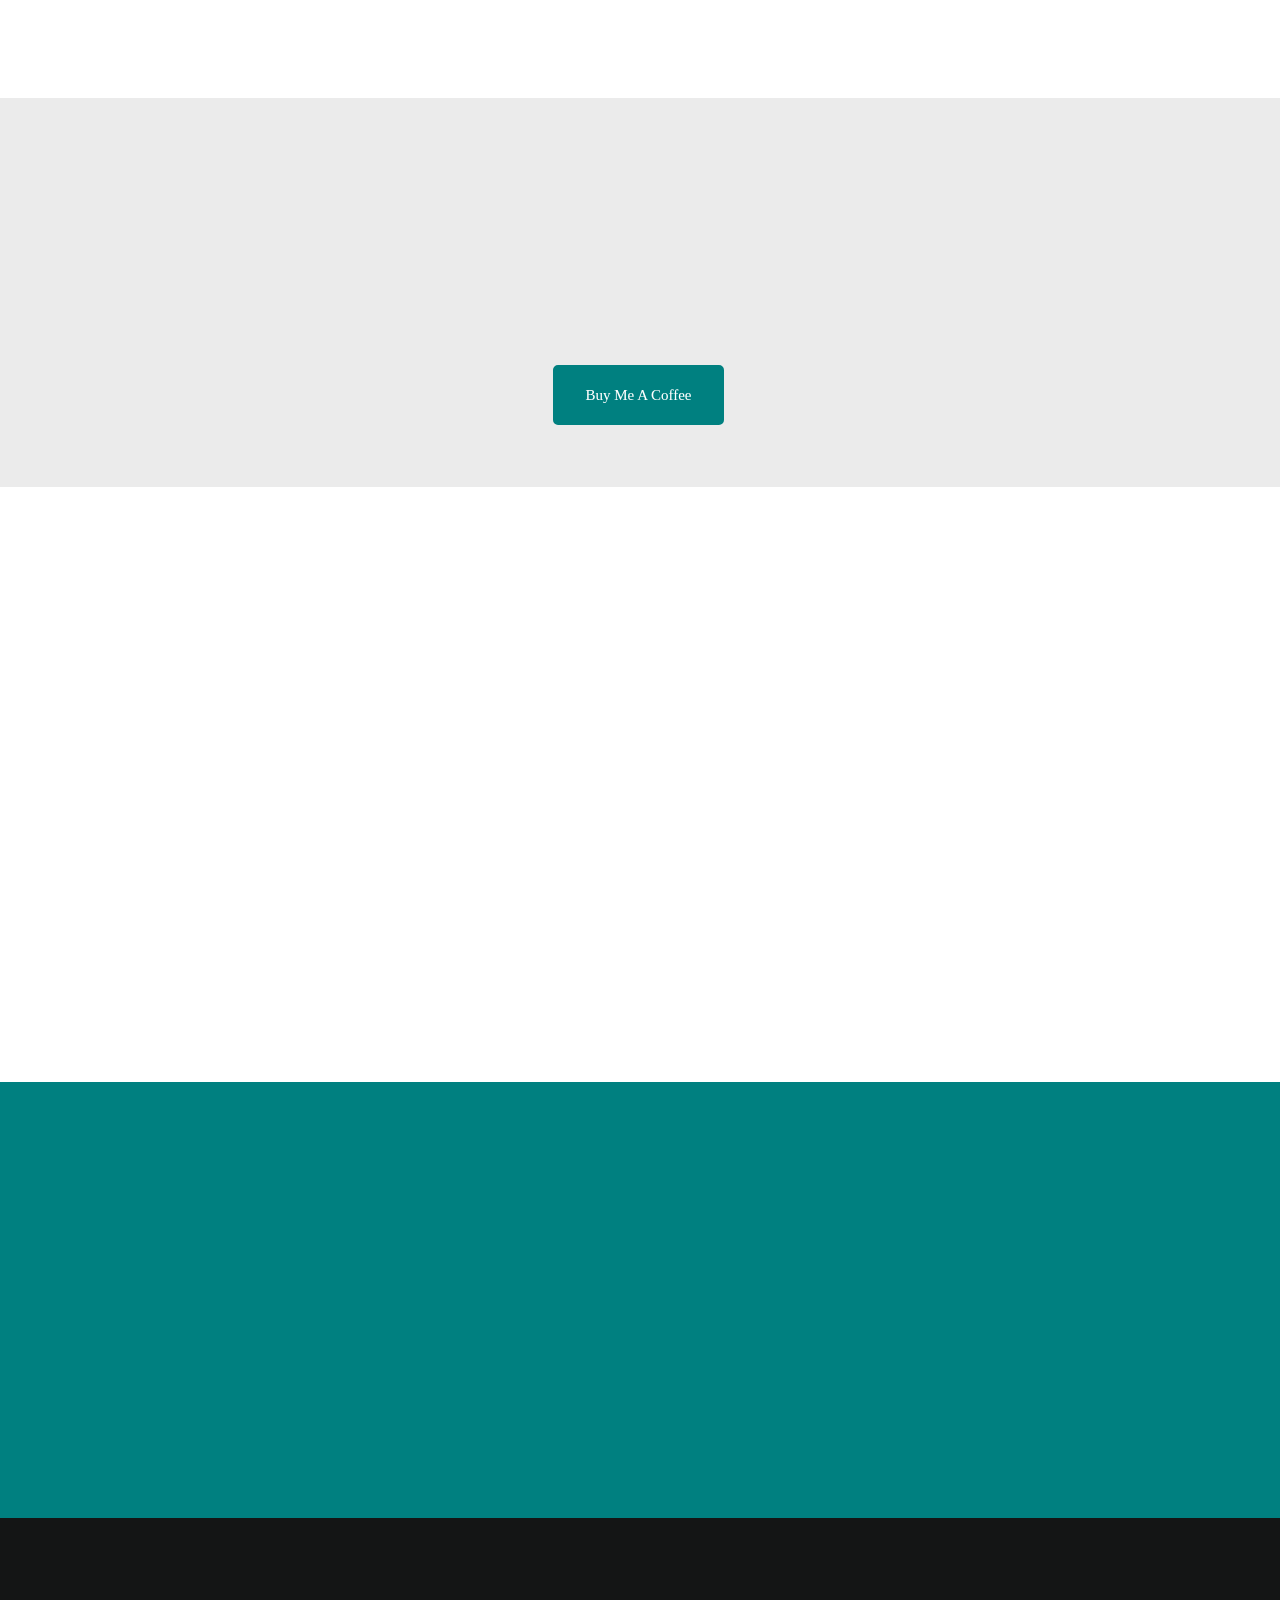
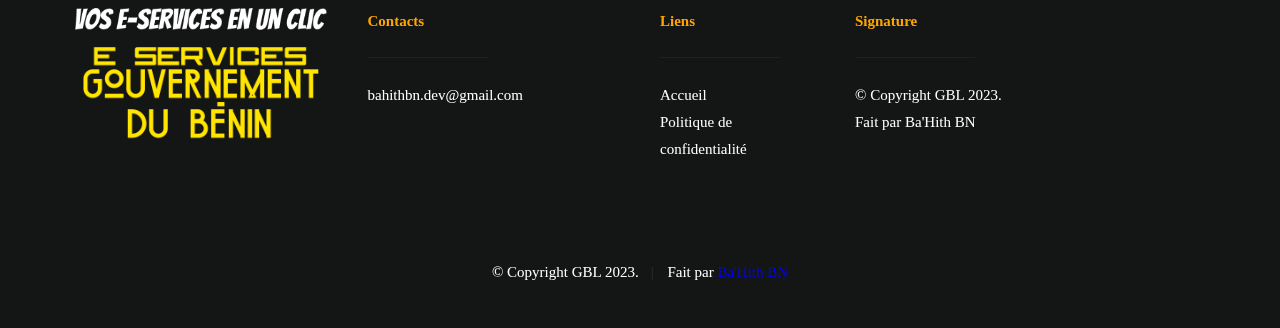
==== commit 96bbd6b8: "update app links" ====
--- a/index.html
+++ b/index.html
@@ -78,12 +78,12 @@
                         </span>
                     </h1>
                     <div class="buttons" data-aos="fade-up">
-                        <a href="#download" class="smoothscroll button stroke" target="_blank">
+                        <a href="https://play.google.com/store/apps/details?id=com.asistem.gouvbjlinks" 
+						    class="button stroke" target="_blank">
                             <span class="icon-circle-down" aria-hidden="true"></span>
                             Télécharger l'app
                         </a>
                     </div>                                         
-
                 </div>
 
                 <div class="home-image-right">
@@ -251,7 +251,8 @@
                 
 
                 <ul class="download-badges">
-                    <li><a href="#" title="" class="badge-googleplay" data-aos="fade-up" target="_blank">Play Store</a></li>
+                    <li><a href="https://play.google.com/store/apps/details?id=com.asistem.gouvbjlinks" 
+						target="_blank" title="" class="badge-googleplay" data-aos="fade-up" target="_blank">Play Store</a></li>
                 </ul>
 
             </div>
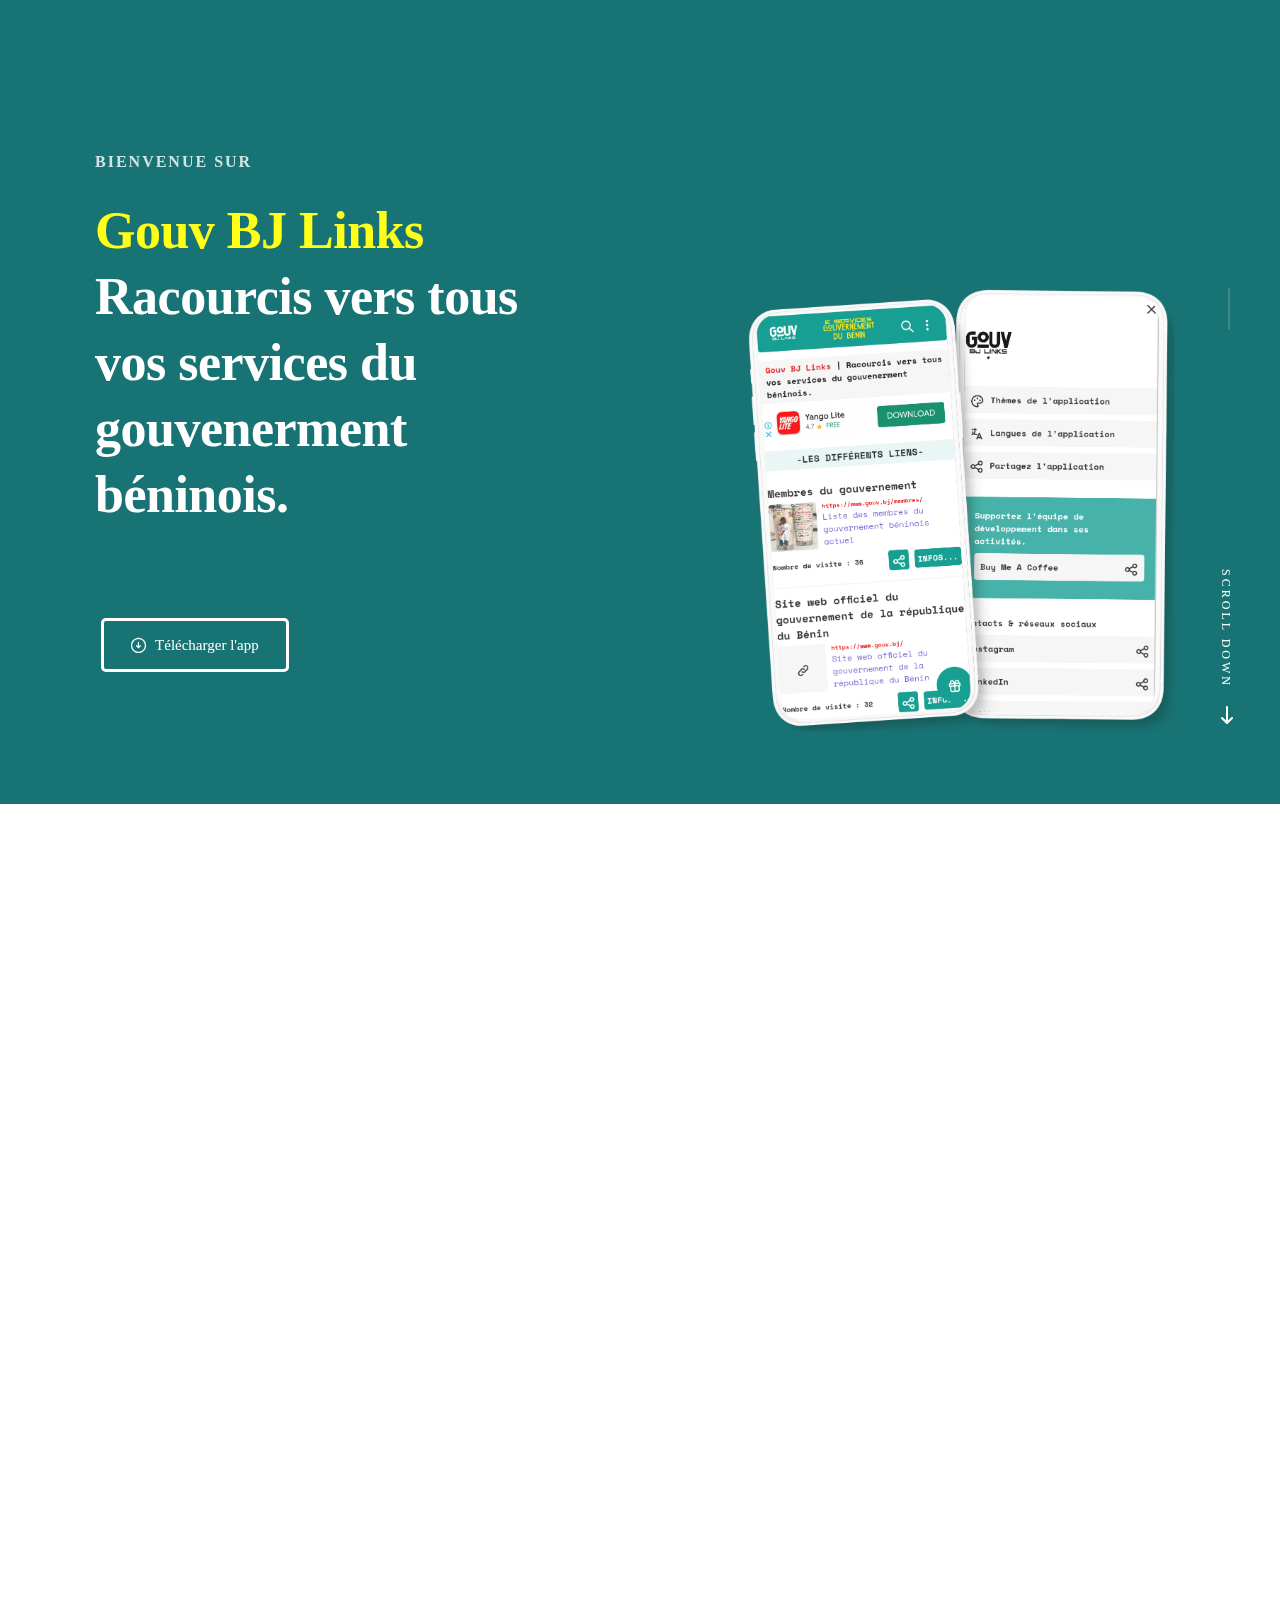
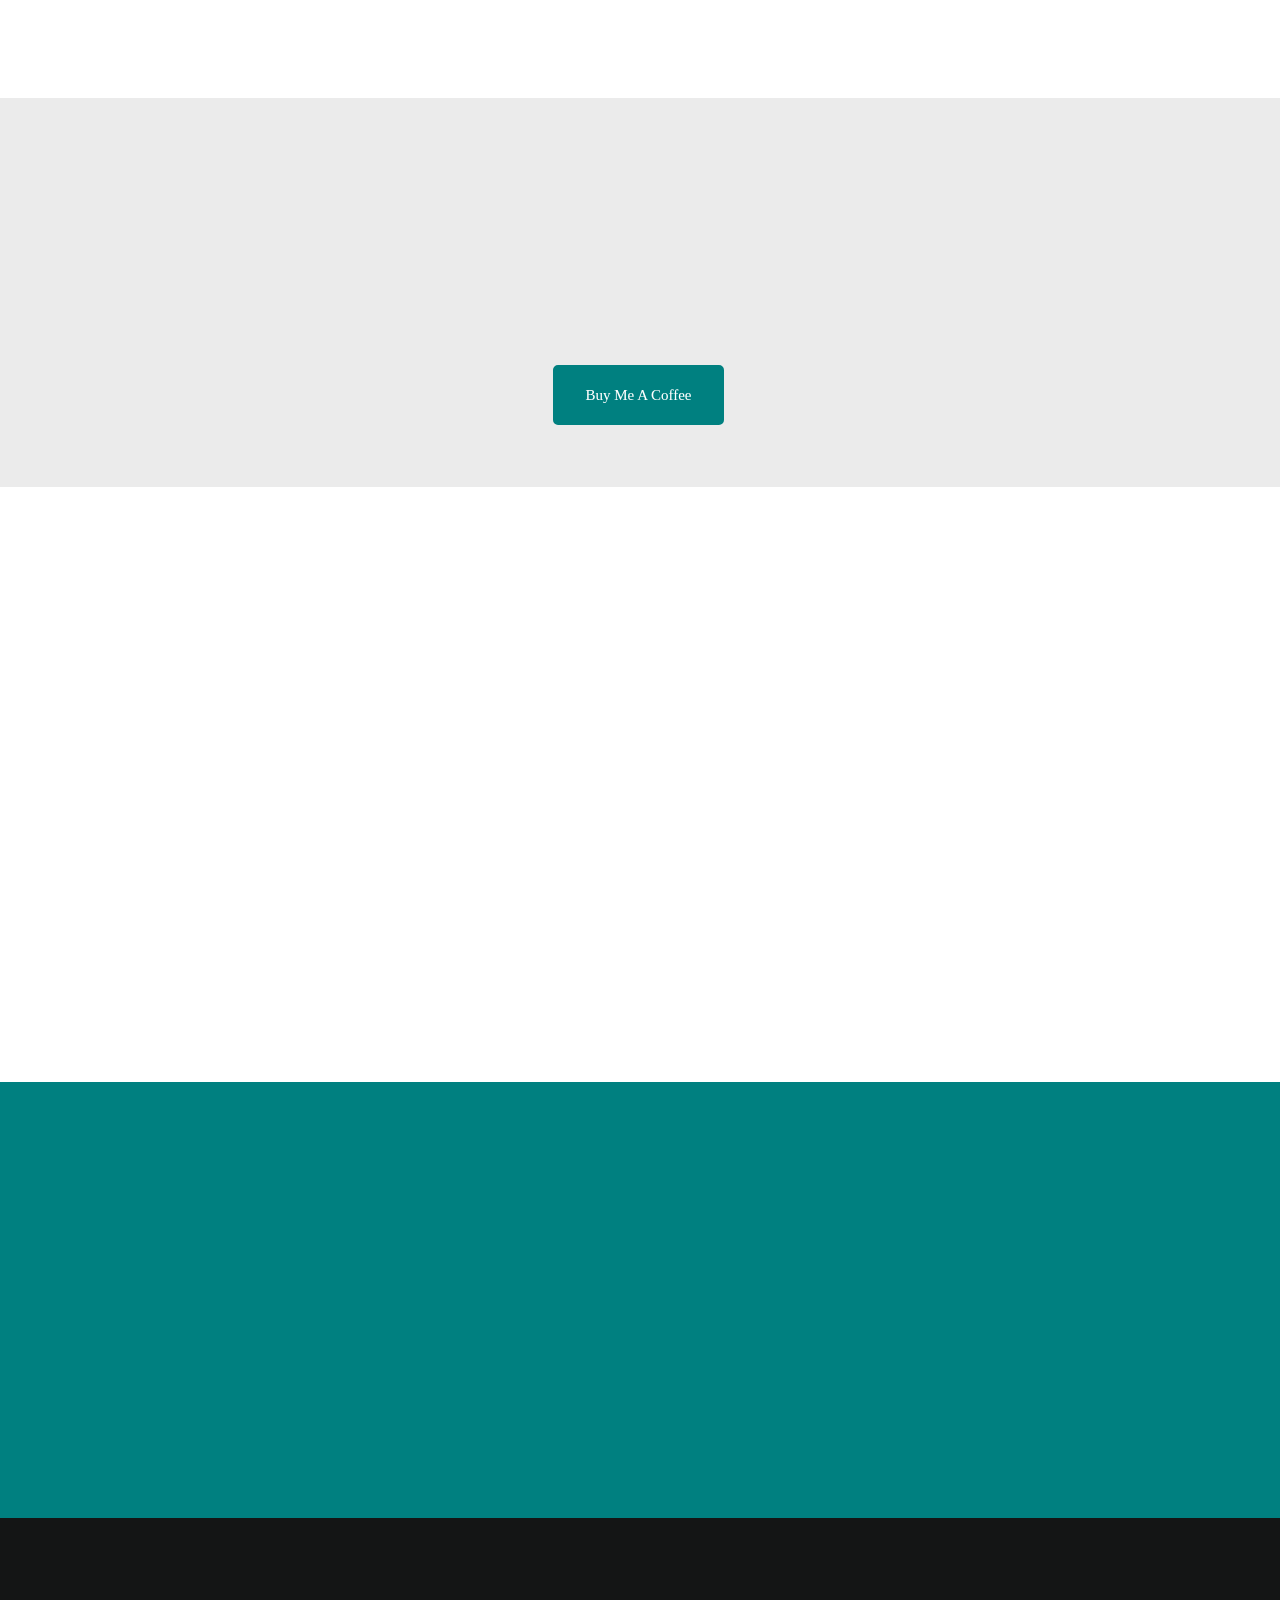
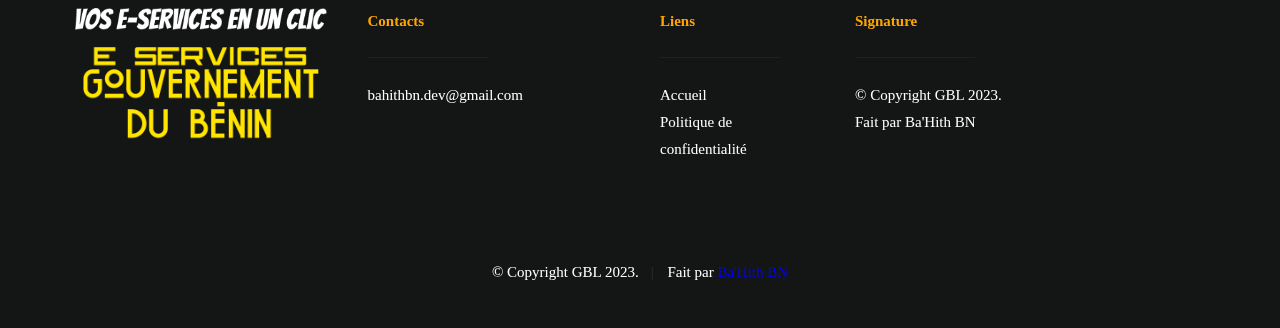
==== commit af45be3c: "update last code" ====
--- a/index.html
+++ b/index.html
@@ -31,8 +31,8 @@
 
     <!-- favicons
 	================================================== -->
-    <link rel="shortcut icon" href="pages/images/app_logo_off.png" type="image/x-icon">
-    <link rel="icon" href="pages/images/app_logo_off.png" type="image/x-icon">
+    <link rel="shortcut icon" href="pages/images/gbjlinks_icon.png" type="image/x-icon">
+    <link rel="icon" href="pages/images/gbjlinks_icon.png" type="image/x-icon">
 
     <style type="text/css" media="screen">
         #styles { 
@@ -46,11 +46,11 @@
           font-family: Glint !important;
         } 	
 
-      .text-danger {color: red !important;}
-      .text-success {color: green !important;}
-      .text-warning {color: orange !important;}
-      .text-primary {color: blue !important;}
-      .text-light {color: white !important;}
+        .text-danger {color: red !important;}
+        .text-success {color: green !important;}
+        .text-warning {color: orange !important;}
+        .text-primary {color: blue !important;}
+        .text-light {color: white !important;}
 
         .linkColor{color: orange;} 
       
@@ -87,8 +87,8 @@
                 </div>
 
                 <div class="home-image-right">
-                    <img src="pages/images/app_1.png" 
-                        srcset="pages/images/app_1.png 1x, pages/images/app_1.png 2x"  
+                    <img src="pages/images/website.png" 
+                        srcset="pages/images/website_1.png 2x, pages/images/website_1.png 2x"  
                         data-aos="fade-up">
                 </div>
             </div>
@@ -163,6 +163,17 @@
            </div> <!-- end about-how-content -->
 
         </div> <!-- end about-how -->
+
+        <!--<div class="row about-bottom-image">
+
+            <img src="pages/images/screen_four.png" 
+                 srcset="pages/images/screen_four.png 600w, 
+                 pages/images/screen_four.png 1200w, 
+                 pages/images/screen_four.png 2800w" 
+                 sizes="(max-width: 2800px) 100vw, 2800px"
+                 alt="App Screenshots" data-aos="fade-up">
+ 
+         </div> --> <!-- end about-bottom-image --> 
     
         
     </section> <!-- end about -->  
